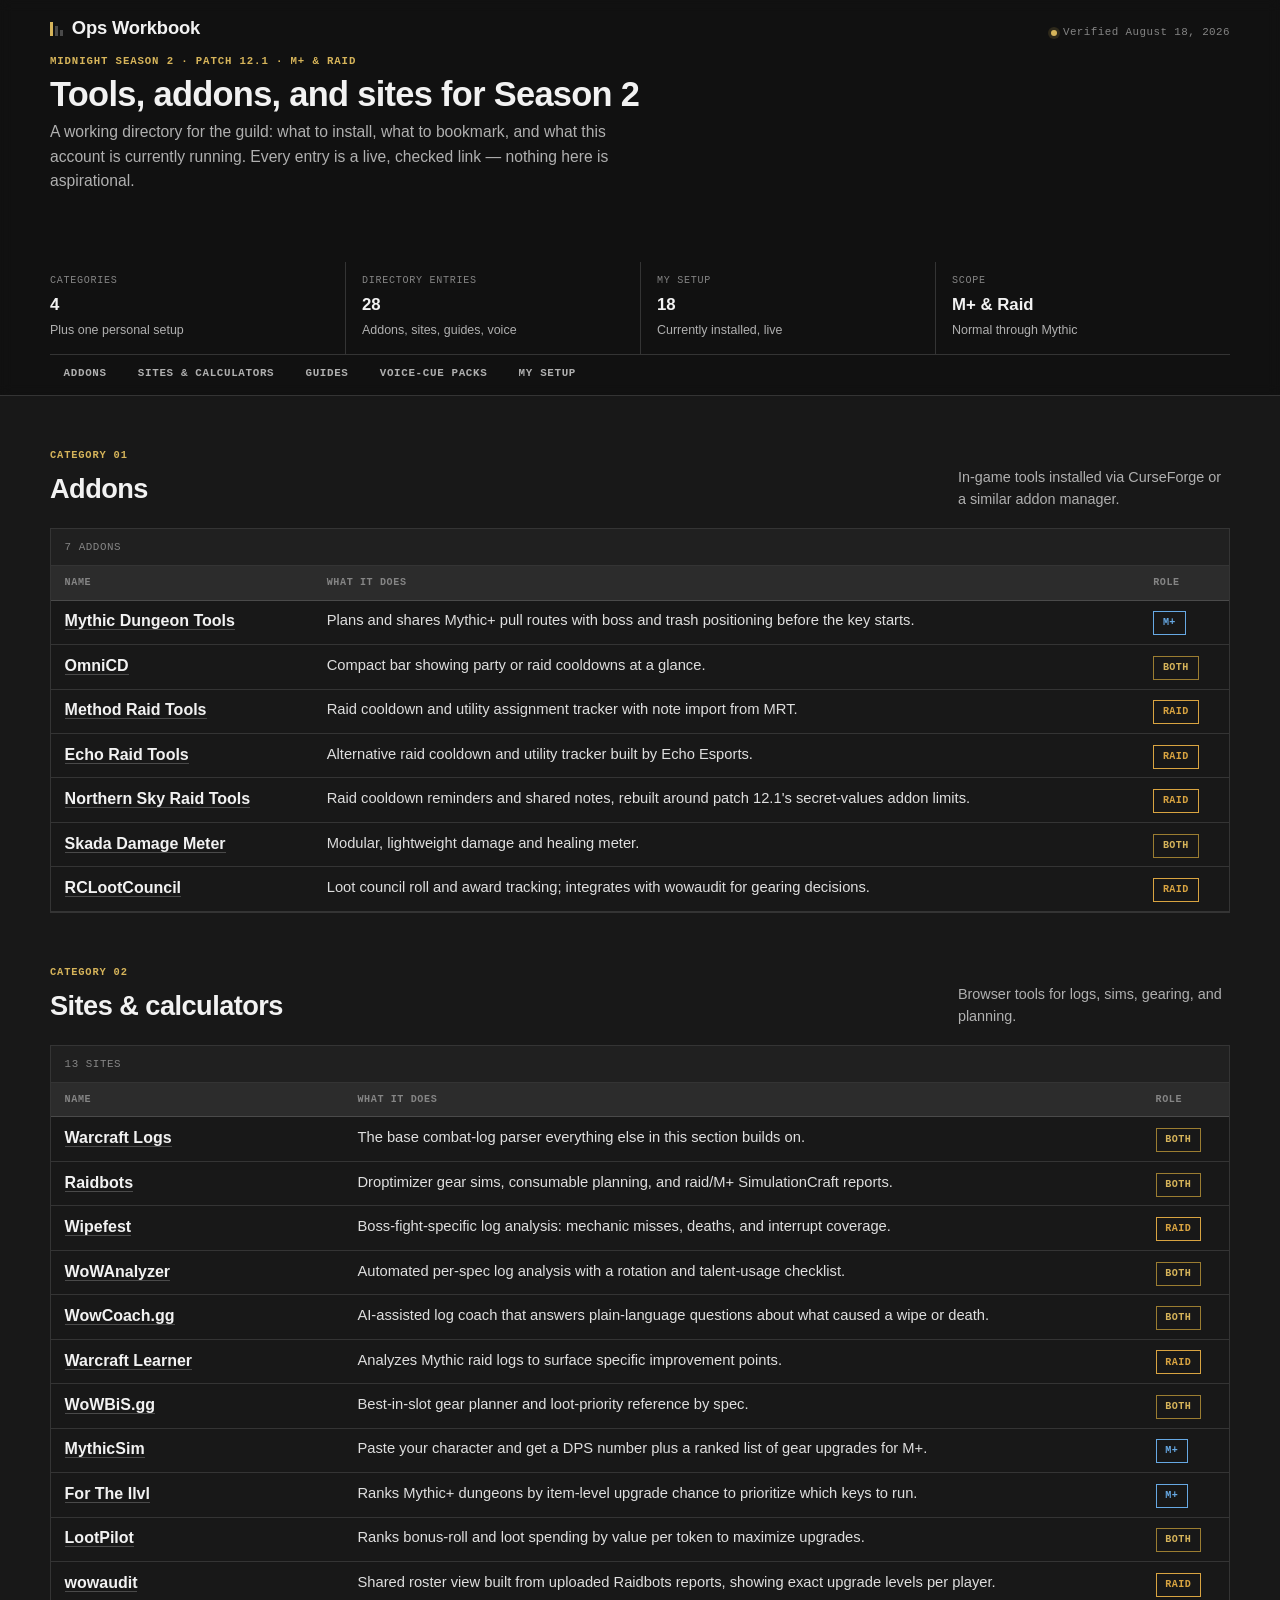
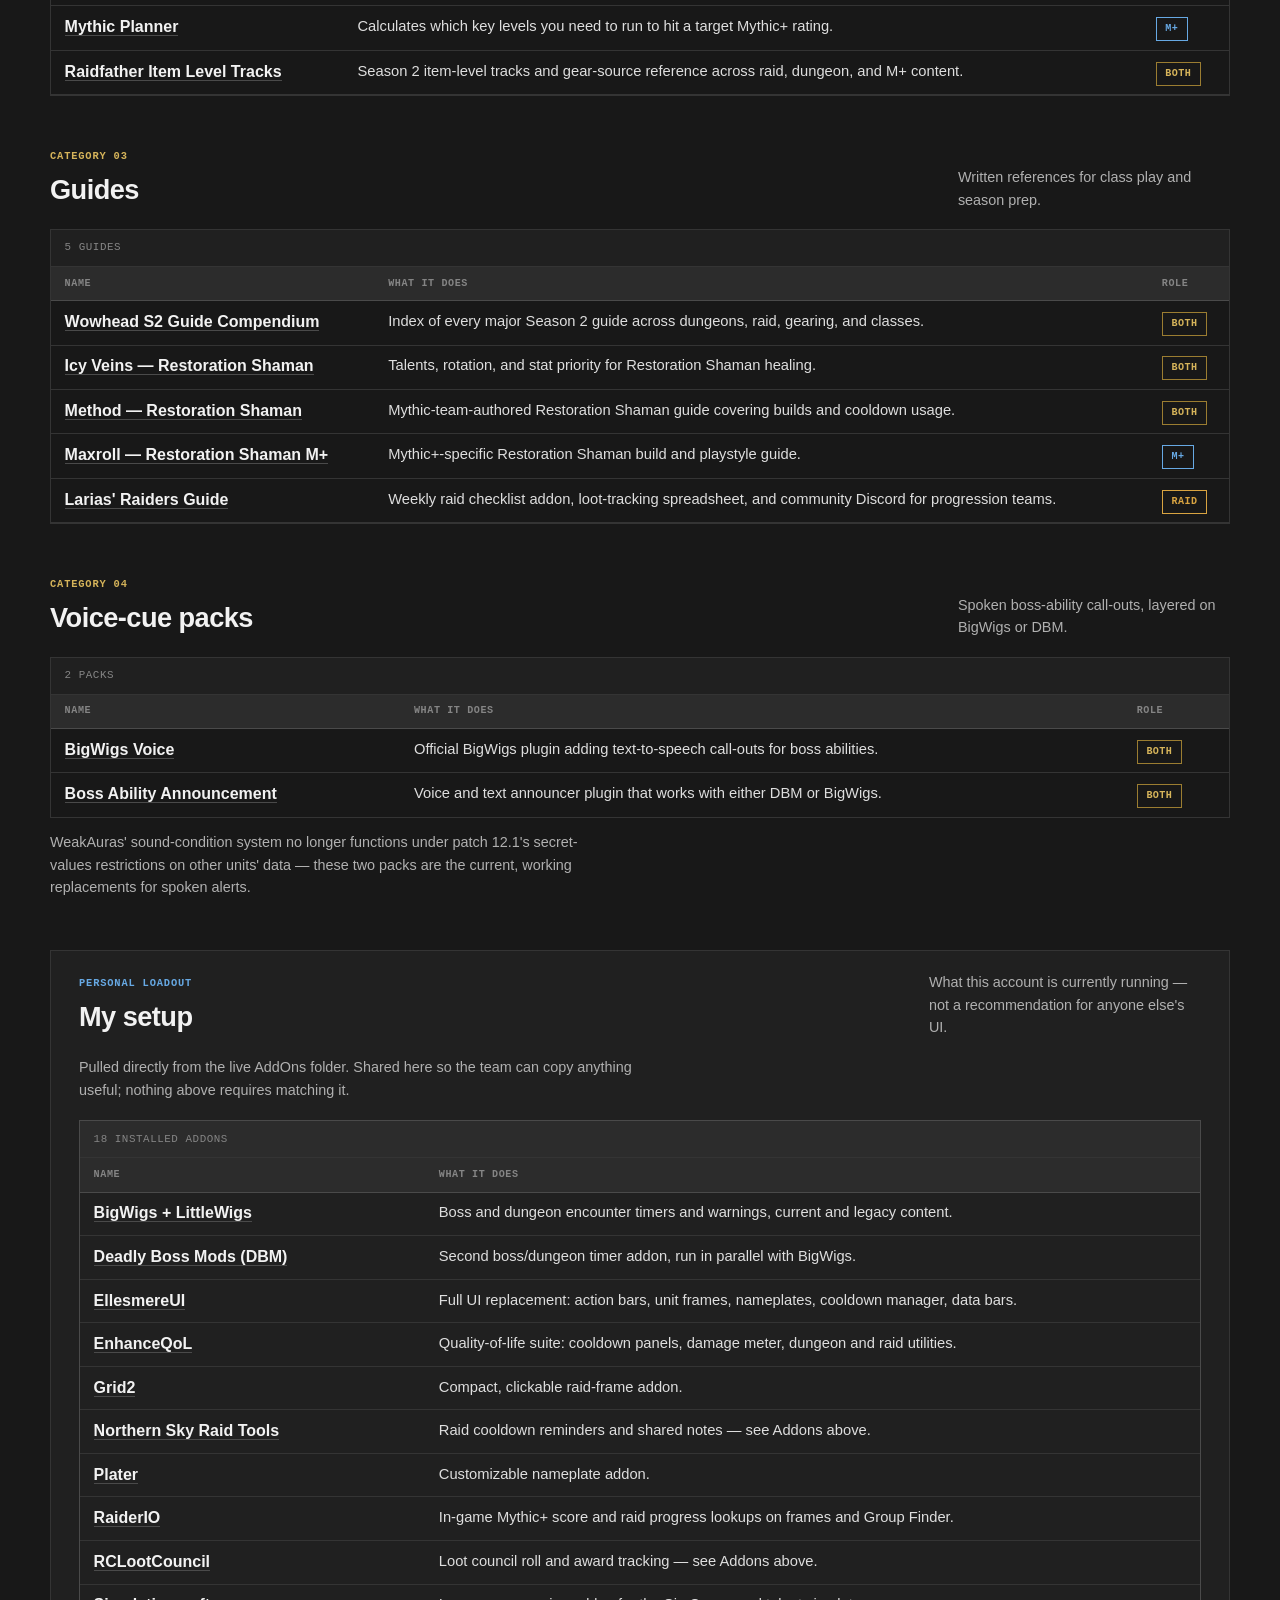
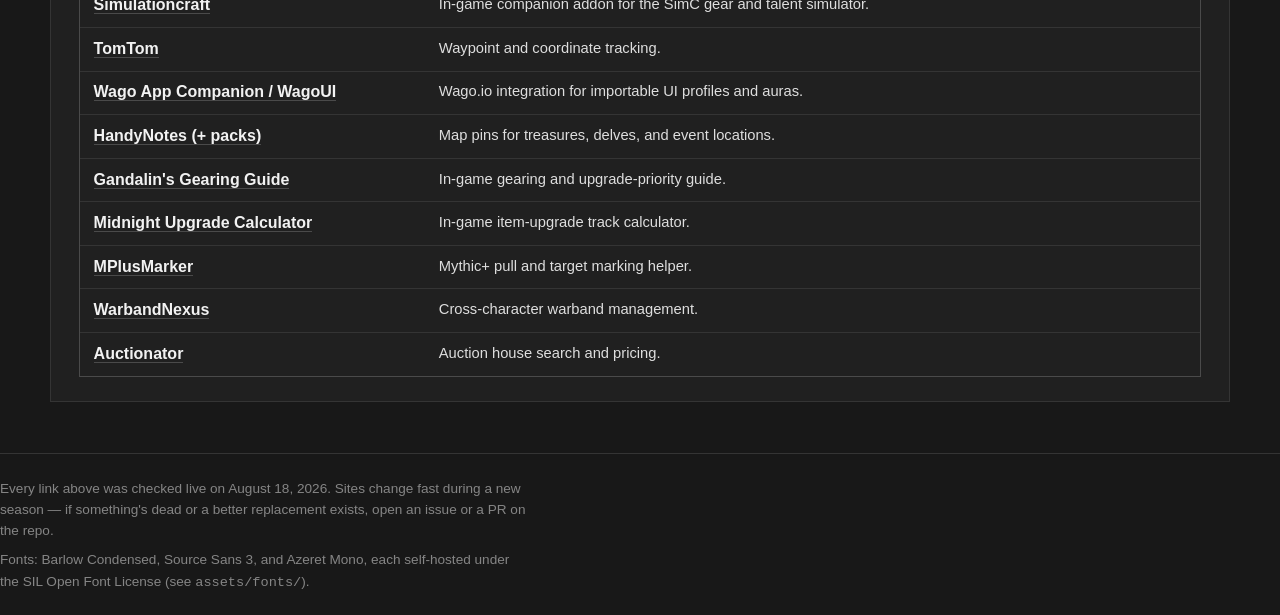
==== index.html @ 5b0ca792 "feat: initial Season 2 tool/addon directory with Pages deploy Dark workbook-style directory (shared " ====
<!DOCTYPE html>
<html lang="en">
<head>
  <meta charset="utf-8">
  <meta name="viewport" content="width=device-width, initial-scale=1">
  <meta name="description" content="A compact, verified directory of addons, sites, calculators, guides, and voice-cue packs for World of Warcraft Midnight Season 2 Mythic+ and raid play.">
  <meta name="theme-color" content="#181818">
  <meta property="og:type" content="website">
  <meta property="og:title" content="Midnight Season 2 Ops Workbook">
  <meta property="og:description" content="Addons, sites, calculators, guides, and voice-cue packs for M+ and raid, verified working and organized by category.">
  <meta property="og:url" content="https://vosbek.github.io/wow-links/">
  <meta name="twitter:card" content="summary">
  <title>Midnight S2 Ops Workbook</title>
  <link rel="preload" href="assets/fonts/barlow-condensed-600.woff2" as="font" type="font/woff2" crossorigin>
  <link rel="preload" href="assets/fonts/source-sans-3.woff2" as="font" type="font/woff2" crossorigin>
  <link rel="preload" href="assets/fonts/azeret-mono.woff2" as="font" type="font/woff2" crossorigin>
  <link rel="stylesheet" href="style.css">
</head>
<body>
  <a class="skip-link" href="#directory">Skip to directory</a>

  <header class="site-header" id="top">
    <div class="masthead">
      <a class="wordmark" href="#top" aria-label="Midnight Season 2 Ops Workbook, back to top">
        <span aria-hidden="true" class="wordmark-mark"><i></i><i></i><i></i></span>
        <span>Ops Workbook</span>
      </a>
      <p class="masthead-meta"><span class="live-dot" aria-hidden="true"></span> Verified August 18, 2026</p>
    </div>

    <div class="page-title-block">
      <p class="eyebrow">Midnight Season 2 · Patch 12.1 · M+ &amp; Raid</p>
      <h1>Tools, addons, and sites for Season 2</h1>
      <p class="standfirst">A working directory for the guild: what to install, what to bookmark, and what this account is currently running. Every entry is a live, checked link — nothing here is aspirational.</p>
    </div>

    <section class="status-strip" aria-label="Directory status">
      <div>
        <span>Categories</span>
        <strong>4</strong>
        <small>Plus one personal setup</small>
      </div>
      <div>
        <span>Directory entries</span>
        <strong>28</strong>
        <small>Addons, sites, guides, voice</small>
      </div>
      <div>
        <span>My Setup</span>
        <strong>18</strong>
        <small>Currently installed, live</small>
      </div>
      <div>
        <span>Scope</span>
        <strong>M+ &amp; Raid</strong>
        <small>Normal through Mythic</small>
      </div>
    </section>

    <nav class="section-nav" aria-label="Page sections">
      <a href="#addons">Addons</a>
      <a href="#sites">Sites &amp; Calculators</a>
      <a href="#guides">Guides</a>
      <a href="#voice">Voice-Cue Packs</a>
      <a href="#my-setup">My Setup</a>
    </nav>
  </header>

  <main id="directory">

    <section id="addons" aria-labelledby="addons-title">
      <div class="section-heading">
        <div>
          <p class="section-code">CATEGORY 01</p>
          <h2 id="addons-title">Addons</h2>
        </div>
        <p class="section-note">In-game tools installed via CurseForge or a similar addon manager.</p>
      </div>
      <div class="table-wrap">
        <table class="directory">
          <caption>7 addons</caption>
          <thead>
            <tr><th scope="col">Name</th><th scope="col">What it does</th><th scope="col">Role</th></tr>
          </thead>
          <tbody>
            <tr>
              <td class="col-name"><a href="https://www.curseforge.com/wow/addons/mythic-dungeon-tools" target="_blank" rel="noopener noreferrer">Mythic Dungeon Tools</a></td>
              <td class="col-desc">Plans and shares Mythic+ pull routes with boss and trash positioning before the key starts.</td>
              <td class="col-tag"><span class="tag tag--mplus">M+</span></td>
            </tr>
            <tr>
              <td class="col-name"><a href="https://www.curseforge.com/wow/addons/omnicd" target="_blank" rel="noopener noreferrer">OmniCD</a></td>
              <td class="col-desc">Compact bar showing party or raid cooldowns at a glance.</td>
              <td class="col-tag"><span class="tag tag--both">Both</span></td>
            </tr>
            <tr>
              <td class="col-name"><a href="https://www.curseforge.com/wow/addons/method-raid-tools" target="_blank" rel="noopener noreferrer">Method Raid Tools</a></td>
              <td class="col-desc">Raid cooldown and utility assignment tracker with note import from MRT.</td>
              <td class="col-tag"><span class="tag tag--raid">Raid</span></td>
            </tr>
            <tr>
              <td class="col-name"><a href="https://www.curseforge.com/wow/addons/echo-raid-tools" target="_blank" rel="noopener noreferrer">Echo Raid Tools</a></td>
              <td class="col-desc">Alternative raid cooldown and utility tracker built by Echo Esports.</td>
              <td class="col-tag"><span class="tag tag--raid">Raid</span></td>
            </tr>
            <tr>
              <td class="col-name"><a href="https://www.curseforge.com/wow/addons/northern-sky-raid-tools" target="_blank" rel="noopener noreferrer">Northern Sky Raid Tools</a></td>
              <td class="col-desc">Raid cooldown reminders and shared notes, rebuilt around patch 12.1's secret-values addon limits.</td>
              <td class="col-tag"><span class="tag tag--raid">Raid</span></td>
            </tr>
            <tr>
              <td class="col-name"><a href="https://www.curseforge.com/wow/addons/skada" target="_blank" rel="noopener noreferrer">Skada Damage Meter</a></td>
              <td class="col-desc">Modular, lightweight damage and healing meter.</td>
              <td class="col-tag"><span class="tag tag--both">Both</span></td>
            </tr>
            <tr>
              <td class="col-name"><a href="https://www.curseforge.com/wow/addons/rclootcouncil" target="_blank" rel="noopener noreferrer">RCLootCouncil</a></td>
              <td class="col-desc">Loot council roll and award tracking; integrates with wowaudit for gearing decisions.</td>
              <td class="col-tag"><span class="tag tag--raid">Raid</span></td>
            </tr>
          </tbody>
        </table>
      </div>
    </section>

    <section id="sites" aria-labelledby="sites-title">
      <div class="section-heading">
        <div>
          <p class="section-code">CATEGORY 02</p>
          <h2 id="sites-title">Sites &amp; calculators</h2>
        </div>
        <p class="section-note">Browser tools for logs, sims, gearing, and planning.</p>
      </div>
      <div class="table-wrap">
        <table class="directory">
          <caption>13 sites</caption>
          <thead>
            <tr><th scope="col">Name</th><th scope="col">What it does</th><th scope="col">Role</th></tr>
          </thead>
          <tbody>
            <tr>
              <td class="col-name"><a href="https://www.warcraftlogs.com" target="_blank" rel="noopener noreferrer">Warcraft Logs</a></td>
              <td class="col-desc">The base combat-log parser everything else in this section builds on.</td>
              <td class="col-tag"><span class="tag tag--both">Both</span></td>
            </tr>
            <tr>
              <td class="col-name"><a href="https://www.raidbots.com" target="_blank" rel="noopener noreferrer">Raidbots</a></td>
              <td class="col-desc">Droptimizer gear sims, consumable planning, and raid/M+ SimulationCraft reports.</td>
              <td class="col-tag"><span class="tag tag--both">Both</span></td>
            </tr>
            <tr>
              <td class="col-name"><a href="https://www.wipefest.gg" target="_blank" rel="noopener noreferrer">Wipefest</a></td>
              <td class="col-desc">Boss-fight-specific log analysis: mechanic misses, deaths, and interrupt coverage.</td>
              <td class="col-tag"><span class="tag tag--raid">Raid</span></td>
            </tr>
            <tr>
              <td class="col-name"><a href="https://wowanalyzer.com" target="_blank" rel="noopener noreferrer">WoWAnalyzer</a></td>
              <td class="col-desc">Automated per-spec log analysis with a rotation and talent-usage checklist.</td>
              <td class="col-tag"><span class="tag tag--both">Both</span></td>
            </tr>
            <tr>
              <td class="col-name"><a href="https://wowcoach.gg" target="_blank" rel="noopener noreferrer">WowCoach.gg</a></td>
              <td class="col-desc">AI-assisted log coach that answers plain-language questions about what caused a wipe or death.</td>
              <td class="col-tag"><span class="tag tag--both">Both</span></td>
            </tr>
            <tr>
              <td class="col-name"><a href="https://warcraft-learner.com" target="_blank" rel="noopener noreferrer">Warcraft Learner</a></td>
              <td class="col-desc">Analyzes Mythic raid logs to surface specific improvement points.</td>
              <td class="col-tag"><span class="tag tag--raid">Raid</span></td>
            </tr>
            <tr>
              <td class="col-name"><a href="https://wowbis.gg" target="_blank" rel="noopener noreferrer">WoWBiS.gg</a></td>
              <td class="col-desc">Best-in-slot gear planner and loot-priority reference by spec.</td>
              <td class="col-tag"><span class="tag tag--both">Both</span></td>
            </tr>
            <tr>
              <td class="col-name"><a href="https://mythicsim.com" target="_blank" rel="noopener noreferrer">MythicSim</a></td>
              <td class="col-desc">Paste your character and get a DPS number plus a ranked list of gear upgrades for M+.</td>
              <td class="col-tag"><span class="tag tag--mplus">M+</span></td>
            </tr>
            <tr>
              <td class="col-name"><a href="https://for-the-ilvl.com" target="_blank" rel="noopener noreferrer">For The Ilvl</a></td>
              <td class="col-desc">Ranks Mythic+ dungeons by item-level upgrade chance to prioritize which keys to run.</td>
              <td class="col-tag"><span class="tag tag--mplus">M+</span></td>
            </tr>
            <tr>
              <td class="col-name"><a href="https://lootpilot.app" target="_blank" rel="noopener noreferrer">LootPilot</a></td>
              <td class="col-desc">Ranks bonus-roll and loot spending by value per token to maximize upgrades.</td>
              <td class="col-tag"><span class="tag tag--both">Both</span></td>
            </tr>
            <tr>
              <td class="col-name"><a href="https://wowaudit.com" target="_blank" rel="noopener noreferrer">wowaudit</a></td>
              <td class="col-desc">Shared roster view built from uploaded Raidbots reports, showing exact upgrade levels per player.</td>
              <td class="col-tag"><span class="tag tag--raid">Raid</span></td>
            </tr>
            <tr>
              <td class="col-name"><a href="https://mythicplanner.com" target="_blank" rel="noopener noreferrer">Mythic Planner</a></td>
              <td class="col-desc">Calculates which key levels you need to run to hit a target Mythic+ rating.</td>
              <td class="col-tag"><span class="tag tag--mplus">M+</span></td>
            </tr>
            <tr>
              <td class="col-name"><a href="https://raidfather.com/12_1.html" target="_blank" rel="noopener noreferrer">Raidfather Item Level Tracks</a></td>
              <td class="col-desc">Season 2 item-level tracks and gear-source reference across raid, dungeon, and M+ content.</td>
              <td class="col-tag"><span class="tag tag--both">Both</span></td>
            </tr>
          </tbody>
        </table>
      </div>
    </section>

    <section id="guides" aria-labelledby="guides-title">
      <div class="section-heading">
        <div>
          <p class="section-code">CATEGORY 03</p>
          <h2 id="guides-title">Guides</h2>
        </div>
        <p class="section-note">Written references for class play and season prep.</p>
      </div>
      <div class="table-wrap">
        <table class="directory">
          <caption>5 guides</caption>
          <thead>
            <tr><th scope="col">Name</th><th scope="col">What it does</th><th scope="col">Role</th></tr>
          </thead>
          <tbody>
            <tr>
              <td class="col-name"><a href="https://www.wowhead.com/news/patch-12-1-guide-compendium-every-guide-you-ll-need-for-season-2-382408" target="_blank" rel="noopener noreferrer">Wowhead S2 Guide Compendium</a></td>
              <td class="col-desc">Index of every major Season 2 guide across dungeons, raid, gearing, and classes.</td>
              <td class="col-tag"><span class="tag tag--both">Both</span></td>
            </tr>
            <tr>
              <td class="col-name"><a href="https://www.icy-veins.com/wow/restoration-shaman-pve-healing-guide" target="_blank" rel="noopener noreferrer">Icy Veins — Restoration Shaman</a></td>
              <td class="col-desc">Talents, rotation, and stat priority for Restoration Shaman healing.</td>
              <td class="col-tag"><span class="tag tag--both">Both</span></td>
            </tr>
            <tr>
              <td class="col-name"><a href="https://www.method.gg/guides/restoration-shaman" target="_blank" rel="noopener noreferrer">Method — Restoration Shaman</a></td>
              <td class="col-desc">Mythic-team-authored Restoration Shaman guide covering builds and cooldown usage.</td>
              <td class="col-tag"><span class="tag tag--both">Both</span></td>
            </tr>
            <tr>
              <td class="col-name"><a href="https://maxroll.gg/wow/class-guides/restoration-shaman-mythic-plus-guide" target="_blank" rel="noopener noreferrer">Maxroll — Restoration Shaman M+</a></td>
              <td class="col-desc">Mythic+-specific Restoration Shaman build and playstyle guide.</td>
              <td class="col-tag"><span class="tag tag--mplus">M+</span></td>
            </tr>
            <tr>
              <td class="col-name"><a href="https://lariasguide.com" target="_blank" rel="noopener noreferrer">Larias' Raiders Guide</a></td>
              <td class="col-desc">Weekly raid checklist addon, loot-tracking spreadsheet, and community Discord for progression teams.</td>
              <td class="col-tag"><span class="tag tag--raid">Raid</span></td>
            </tr>
          </tbody>
        </table>
      </div>
    </section>

    <section id="voice" aria-labelledby="voice-title">
      <div class="section-heading">
        <div>
          <p class="section-code">CATEGORY 04</p>
          <h2 id="voice-title">Voice-cue packs</h2>
        </div>
        <p class="section-note">Spoken boss-ability call-outs, layered on BigWigs or DBM.</p>
      </div>
      <div class="table-wrap">
        <table class="directory">
          <caption>2 packs</caption>
          <thead>
            <tr><th scope="col">Name</th><th scope="col">What it does</th><th scope="col">Role</th></tr>
          </thead>
          <tbody>
            <tr>
              <td class="col-name"><a href="https://github.com/BigWigsMods/BigWigs_Voice" target="_blank" rel="noopener noreferrer">BigWigs Voice</a></td>
              <td class="col-desc">Official BigWigs plugin adding text-to-speech call-outs for boss abilities.</td>
              <td class="col-tag"><span class="tag tag--both">Both</span></td>
            </tr>
            <tr>
              <td class="col-name"><a href="https://www.curseforge.com/wow/addons/dbm-event-announcement" target="_blank" rel="noopener noreferrer">Boss Ability Announcement</a></td>
              <td class="col-desc">Voice and text announcer plugin that works with either DBM or BigWigs.</td>
              <td class="col-tag"><span class="tag tag--both">Both</span></td>
            </tr>
          </tbody>
        </table>
      </div>
      <p class="section-note" style="margin-top:0.85rem; max-width:var(--measure);">WeakAuras' sound-condition system no longer functions under patch 12.1's secret-values restrictions on other units' data — these two packs are the current, working replacements for spoken alerts.</p>
    </section>

    <section id="my-setup" class="setup-section" aria-labelledby="my-setup-title">
      <div class="section-heading">
        <div>
          <p class="section-code">PERSONAL LOADOUT</p>
          <h2 id="my-setup-title">My setup</h2>
        </div>
        <p class="section-note">What this account is currently running — not a recommendation for anyone else's UI.</p>
      </div>
      <p class="setup-note">Pulled directly from the live AddOns folder. Shared here so the team can copy anything useful; nothing above requires matching it.</p>
      <div class="table-wrap">
        <table class="directory">
          <caption>18 installed addons</caption>
          <thead>
            <tr><th scope="col">Name</th><th scope="col">What it does</th></tr>
          </thead>
          <tbody>
            <tr><td class="col-name"><a href="https://www.curseforge.com/wow/addons/search?search=BigWigs" target="_blank" rel="noopener noreferrer">BigWigs + LittleWigs</a></td><td class="col-desc">Boss and dungeon encounter timers and warnings, current and legacy content.</td></tr>
            <tr><td class="col-name"><a href="https://www.curseforge.com/wow/addons/search?search=Deadly+Boss+Mods" target="_blank" rel="noopener noreferrer">Deadly Boss Mods (DBM)</a></td><td class="col-desc">Second boss/dungeon timer addon, run in parallel with BigWigs.</td></tr>
            <tr><td class="col-name"><a href="https://www.curseforge.com/wow/addons/search?search=EllesmereUI" target="_blank" rel="noopener noreferrer">EllesmereUI</a></td><td class="col-desc">Full UI replacement: action bars, unit frames, nameplates, cooldown manager, data bars.</td></tr>
            <tr><td class="col-name"><a href="https://www.curseforge.com/wow/addons/search?search=EnhanceQoL" target="_blank" rel="noopener noreferrer">EnhanceQoL</a></td><td class="col-desc">Quality-of-life suite: cooldown panels, damage meter, dungeon and raid utilities.</td></tr>
            <tr><td class="col-name"><a href="https://www.curseforge.com/wow/addons/search?search=Grid2" target="_blank" rel="noopener noreferrer">Grid2</a></td><td class="col-desc">Compact, clickable raid-frame addon.</td></tr>
            <tr><td class="col-name"><a href="#addons">Northern Sky Raid Tools</a></td><td class="col-desc">Raid cooldown reminders and shared notes — see Addons above.</td></tr>
            <tr><td class="col-name"><a href="https://www.curseforge.com/wow/addons/search?search=Plater" target="_blank" rel="noopener noreferrer">Plater</a></td><td class="col-desc">Customizable nameplate addon.</td></tr>
            <tr><td class="col-name"><a href="https://www.curseforge.com/wow/addons/search?search=RaiderIO" target="_blank" rel="noopener noreferrer">RaiderIO</a></td><td class="col-desc">In-game Mythic+ score and raid progress lookups on frames and Group Finder.</td></tr>
            <tr><td class="col-name"><a href="#addons">RCLootCouncil</a></td><td class="col-desc">Loot council roll and award tracking — see Addons above.</td></tr>
            <tr><td class="col-name"><a href="https://www.curseforge.com/wow/addons/search?search=Simulationcraft" target="_blank" rel="noopener noreferrer">Simulationcraft</a></td><td class="col-desc">In-game companion addon for the SimC gear and talent simulator.</td></tr>
            <tr><td class="col-name"><a href="https://www.curseforge.com/wow/addons/search?search=TomTom" target="_blank" rel="noopener noreferrer">TomTom</a></td><td class="col-desc">Waypoint and coordinate tracking.</td></tr>
            <tr><td class="col-name"><a href="https://wago.io" target="_blank" rel="noopener noreferrer">Wago App Companion / WagoUI</a></td><td class="col-desc">Wago.io integration for importable UI profiles and auras.</td></tr>
            <tr><td class="col-name"><a href="https://www.curseforge.com/wow/addons/search?search=HandyNotes" target="_blank" rel="noopener noreferrer">HandyNotes (+ packs)</a></td><td class="col-desc">Map pins for treasures, delves, and event locations.</td></tr>
            <tr><td class="col-name"><a href="https://www.curseforge.com/wow/addons/search?search=Gandalin" target="_blank" rel="noopener noreferrer">Gandalin's Gearing Guide</a></td><td class="col-desc">In-game gearing and upgrade-priority guide.</td></tr>
            <tr><td class="col-name"><a href="https://www.curseforge.com/wow/addons/search?search=Midnight+Upgrade+Calculator" target="_blank" rel="noopener noreferrer">Midnight Upgrade Calculator</a></td><td class="col-desc">In-game item-upgrade track calculator.</td></tr>
            <tr><td class="col-name"><a href="https://www.curseforge.com/wow/addons/search?search=MPlusMarker" target="_blank" rel="noopener noreferrer">MPlusMarker</a></td><td class="col-desc">Mythic+ pull and target marking helper.</td></tr>
            <tr><td class="col-name"><a href="https://www.curseforge.com/wow/addons/search?search=WarbandNexus" target="_blank" rel="noopener noreferrer">WarbandNexus</a></td><td class="col-desc">Cross-character warband management.</td></tr>
            <tr><td class="col-name"><a href="https://www.curseforge.com/wow/addons/search?search=Auctionator" target="_blank" rel="noopener noreferrer">Auctionator</a></td><td class="col-desc">Auction house search and pricing.</td></tr>
          </tbody>
        </table>
      </div>
    </section>

  </main>

  <footer class="site-footer">
    <p>Every link above was checked live on August 18, 2026. Sites change fast during a new season — if something's dead or a better replacement exists, open an issue or a PR on the repo.</p>
    <p>Fonts: Barlow Condensed, Source Sans 3, and Azeret Mono, each self-hosted under the SIL Open Font License (see <code>assets/fonts/</code>).</p>
  </footer>
</body>
</html>
---- style.css ----
@font-face {
  font-family: "Barlow Condensed";
  font-style: normal;
  font-weight: 500;
  font-display: swap;
  src: url("assets/fonts/barlow-condensed-500.woff2") format("woff2");
}

@font-face {
  font-family: "Barlow Condensed";
  font-style: normal;
  font-weight: 600;
  font-display: swap;
  src: url("assets/fonts/barlow-condensed-600.woff2") format("woff2");
}

@font-face {
  font-family: "Barlow Condensed";
  font-style: normal;
  font-weight: 700;
  font-display: swap;
  src: url("assets/fonts/barlow-condensed-700.woff2") format("woff2");
}

@font-face {
  font-family: "Source Sans 3";
  font-style: normal;
  font-weight: 400 700;
  font-display: swap;
  src: url("assets/fonts/source-sans-3.woff2") format("woff2");
}

@font-face {
  font-family: "Source Sans 3";
  font-style: italic;
  font-weight: 400;
  font-display: swap;
  src: url("assets/fonts/source-sans-3-italic.woff2") format("woff2");
}

@font-face {
  font-family: "Azeret Mono";
  font-style: normal;
  font-weight: 400 600;
  font-display: swap;
  src: url("assets/fonts/azeret-mono.woff2") format("woff2");
}

:root {
  color-scheme: dark;
  --canvas: #181818;
  --canvas-deep: #111111;
  --field: #202020;
  --field-bright: #2c2c2c;
  --ink: #f2f2f2;
  --ink-cool: #dedede;
  --muted: #b0b0b0;
  --faint: #858585;
  --rule: #343434;
  --rule-bright: #4a4a4a;
  --venom: #d6b45a;
  --venom-deep: #9b7d31;
  --signal: #67a9e4;
  --warning: #d9a441;
  --font-display: "Barlow Condensed", "Arial Narrow", sans-serif;
  --font-body: "Source Sans 3", "Segoe UI", sans-serif;
  --font-data: "Azeret Mono", Consolas, monospace;
  --page: min(1180px, calc(100vw - 48px));
  --measure: 70ch;
  --section-gap: clamp(2.4rem, 4vw, 3.75rem);
  --ease-out: cubic-bezier(0.16, 1, 0.3, 1);
}

* {
  box-sizing: border-box;
}

[hidden] {
  display: none !important;
}

.sr-only {
  position: absolute !important;
  width: 1px !important;
  height: 1px !important;
  padding: 0 !important;
  overflow: hidden !important;
  clip: rect(0, 0, 0, 0) !important;
  white-space: nowrap !important;
  border: 0 !important;
}

html {
  scroll-behavior: smooth;
  scroll-padding-top: 4.5rem;
  scrollbar-color: var(--rule-bright) var(--canvas-deep);
  scrollbar-width: thin;
}

body {
  min-width: 320px;
  margin: 0;
  background: var(--canvas);
  color: var(--ink-cool);
  font-family: var(--font-body);
  font-size: 1.02rem;
  line-height: 1.56;
  text-rendering: optimizeLegibility;
}

::selection {
  background: var(--venom);
  color: #10200c;
}

::-webkit-scrollbar {
  width: 10px;
  height: 10px;
}

::-webkit-scrollbar-track {
  background: var(--canvas-deep);
}

::-webkit-scrollbar-thumb {
  background: var(--rule-bright);
}

a {
  color: inherit;
}

.skip-link {
  position: absolute;
  top: -3rem;
  left: 0.75rem;
  z-index: 100;
  padding: 0.5rem 0.85rem;
  background: var(--venom);
  color: #10200c;
  font-family: var(--font-data);
  font-size: 0.75rem;
  text-decoration: none;
}

.skip-link:focus {
  top: 0.75rem;
}

a:focus-visible,
button:focus-visible,
input:focus-visible {
  outline: 2px solid var(--venom);
  outline-offset: 4px;
}

/* ---------- Header ---------- */

.site-header {
  position: sticky;
  top: 0;
  z-index: 20;
  background: rgba(17, 17, 17, 0.96);
  border-bottom: 1px solid var(--rule);
  backdrop-filter: blur(6px);
}

.masthead {
  max-width: var(--page);
  margin: 0 auto;
  padding: 0.9rem 0 0;
  display: flex;
  align-items: baseline;
  justify-content: space-between;
  gap: 1rem;
  flex-wrap: wrap;
}

.wordmark {
  display: flex;
  align-items: center;
  gap: 0.55rem;
  font-family: var(--font-display);
  font-weight: 600;
  font-size: 1.15rem;
  letter-spacing: -0.01em;
  text-decoration: none;
  color: var(--ink);
}

.wordmark-mark {
  display: inline-flex;
  gap: 2px;
}

.wordmark-mark i {
  display: block;
  width: 3px;
  height: 14px;
  background: var(--venom);
}

.wordmark-mark i:nth-child(2) {
  height: 10px;
  align-self: flex-end;
  background: var(--rule-bright);
}

.wordmark-mark i:nth-child(3) {
  height: 6px;
  align-self: flex-end;
  background: var(--rule-bright);
}

.masthead-meta {
  margin: 0;
  display: flex;
  align-items: center;
  gap: 0.4rem;
  font-family: var(--font-data);
  font-size: 0.68rem;
  color: var(--faint);
  letter-spacing: 0.04em;
}

.live-dot {
  width: 6px;
  height: 6px;
  border-radius: 50%;
  background: var(--venom);
  box-shadow: 0 0 0 3px rgba(214, 180, 90, 0.15);
}

.page-title-block {
  max-width: var(--page);
  margin: 0 auto;
  padding: 0.65rem 0 1.1rem;
}

.eyebrow {
  margin: 0 0 0.35rem;
  font-family: var(--font-data);
  font-size: 0.67rem;
  font-weight: 600;
  letter-spacing: 0.08em;
  text-transform: uppercase;
  color: var(--venom);
}

.page-title-block h1 {
  margin: 0 0 0.4rem;
  font-family: var(--font-display);
  font-weight: 550;
  font-size: clamp(1.55rem, 3vw, 2.15rem);
  line-height: 1.1;
  letter-spacing: -0.02em;
  color: var(--ink);
}

.standfirst {
  margin: 0;
  max-width: var(--measure);
  color: var(--muted);
  font-size: 0.98rem;
}

.status-strip {
  max-width: var(--page);
  margin: 0 auto;
  display: grid;
  grid-template-columns: repeat(4, 1fr);
  border-top: 1px solid var(--rule);
}

.status-strip > div {
  padding: 0.7rem 1rem 0.85rem 0;
  border-left: 1px solid var(--rule);
  padding-left: 1rem;
}

.status-strip > div:first-child {
  border-left: none;
  padding-left: 0;
}

.status-strip span {
  display: block;
  font-family: var(--font-data);
  font-size: 0.63rem;
  letter-spacing: 0.07em;
  text-transform: uppercase;
  color: var(--faint);
  margin-bottom: 0.2rem;
}

.status-strip strong {
  display: block;
  font-family: var(--font-display);
  font-weight: 600;
  font-size: 1.05rem;
  color: var(--ink);
}

.status-strip small {
  display: block;
  margin-top: 0.15rem;
  font-size: 0.78rem;
  color: var(--muted);
}

.section-nav {
  max-width: var(--page);
  margin: 0 auto;
  display: flex;
  gap: 0.25rem;
  overflow-x: auto;
  scrollbar-width: none;
  border-top: 1px solid var(--rule);
}

.section-nav::-webkit-scrollbar {
  display: none;
}

.section-nav a {
  flex: none;
  display: flex;
  align-items: center;
  min-height: 2.5rem;
  padding: 0 0.85rem;
  font-family: var(--font-data);
  font-size: 0.68rem;
  font-weight: 600;
  letter-spacing: 0.06em;
  text-transform: uppercase;
  color: var(--muted);
  text-decoration: none;
  border-bottom: 2px solid transparent;
}

.section-nav a:hover,
.section-nav a:focus-visible {
  color: var(--venom);
}

/* ---------- Layout ---------- */

main {
  max-width: var(--page);
  margin: 0 auto;
  padding-bottom: var(--section-gap);
}

section {
  padding-top: var(--section-gap);
  border-top: 1px solid var(--rule);
}

section:first-of-type {
  border-top: none;
}

.section-heading {
  display: flex;
  justify-content: space-between;
  align-items: flex-end;
  gap: 1.5rem;
  margin-bottom: 1.1rem;
  flex-wrap: wrap;
}

.section-code {
  margin: 0 0 0.3rem;
  font-family: var(--font-data);
  font-size: 0.65rem;
  font-weight: 600;
  letter-spacing: 0.08em;
  text-transform: uppercase;
  color: var(--venom);
}

.section-heading h2 {
  margin: 0;
  font-family: var(--font-display);
  font-weight: 550;
  font-size: clamp(1.3rem, 2.3vw, 1.7rem);
  letter-spacing: -0.02em;
  color: var(--ink);
}

.section-note {
  margin: 0;
  max-width: 34ch;
  font-size: 0.9rem;
  color: var(--muted);
}

/* ---------- Directory table ---------- */

.table-wrap {
  overflow-x: auto;
  border: 1px solid var(--rule);
}

table.directory {
  width: 100%;
  border-collapse: collapse;
  font-size: 0.92rem;
}

table.directory caption {
  caption-side: top;
  text-align: left;
  padding: 0.6rem 0.85rem;
  font-family: var(--font-data);
  font-size: 0.68rem;
  letter-spacing: 0.05em;
  text-transform: uppercase;
  color: var(--faint);
  border-bottom: 1px solid var(--rule);
  background: var(--field);
}

table.directory thead th {
  position: sticky;
  top: 0;
  background: var(--field-bright);
  text-align: left;
  padding: 0.55rem 0.85rem;
  font-family: var(--font-data);
  font-size: 0.63rem;
  letter-spacing: 0.06em;
  text-transform: uppercase;
  color: var(--faint);
  border-bottom: 1px solid var(--rule-bright);
  white-space: nowrap;
}

table.directory td {
  padding: 0.55rem 0.85rem;
  border-bottom: 1px solid var(--rule);
  vertical-align: top;
}

table.directory tbody tr:hover {
  background: rgba(255, 255, 255, 0.025);
}

table.directory tbody tr:last-child td {
  border-bottom: none;
}

td.col-name {
  white-space: nowrap;
  font-family: var(--font-display);
  font-weight: 600;
  font-size: 1rem;
  color: var(--ink);
}

td.col-name a {
  text-decoration: none;
  color: inherit;
  border-bottom: 1px solid var(--rule-bright);
}

td.col-name a:hover {
  color: var(--venom);
  border-color: var(--venom);
}

td.col-desc {
  color: var(--ink-cool);
  min-width: 26ch;
}

td.col-tag {
  white-space: nowrap;
}

.tag {
  display: inline-flex;
  align-items: center;
  height: 1.5rem;
  padding: 0 0.55rem;
  font-family: var(--font-data);
  font-size: 0.63rem;
  font-weight: 600;
  letter-spacing: 0.04em;
  text-transform: uppercase;
  color: var(--muted);
  border: 1px solid var(--rule-bright);
}

.tag--mplus { color: var(--signal); border-color: var(--signal); }
.tag--raid { color: var(--warning); border-color: var(--warning); }
.tag--both { color: var(--venom); border-color: var(--venom-deep); }

td.col-flag {
  font-family: var(--font-data);
  font-size: 0.72rem;
  color: var(--warning);
  white-space: nowrap;
}

/* ---------- My Setup ---------- */

.setup-section {
  background: var(--field);
  border: 1px solid var(--rule);
  margin-top: var(--section-gap);
  padding: 1.25rem clamp(1rem, 3vw, 1.75rem) 1.5rem;
}

.setup-section .section-code {
  color: var(--signal);
}

.setup-note {
  margin: 0.6rem 0 1.2rem;
  max-width: var(--measure);
  font-size: 0.9rem;
  color: var(--muted);
}

.setup-section .table-wrap {
  border-color: var(--rule-bright);
}

.setup-section table.directory caption {
  background: var(--field-bright);
}

/* ---------- Footer ---------- */

.site-footer {
  border-top: 1px solid var(--rule);
  padding: 1.5rem 0 2.5rem;
}

.site-footer p {
  max-width: var(--measure);
  margin: 0 0 0.5rem;
  font-size: 0.85rem;
  color: var(--faint);
}

.site-footer a {
  color: var(--muted);
}

/* ---------- Responsive ---------- */

@media (max-width: 1050px) {
  .masthead,
  .page-title-block,
  .status-strip,
  .section-nav,
  main {
    padding-left: 18px;
    padding-right: 18px;
    max-width: 100%;
  }

  .status-strip {
    grid-template-columns: repeat(2, 1fr);
  }

  .status-strip > div:nth-child(3) {
    border-left: none;
    padding-left: 0;
  }
}

@media (max-width: 760px) {
  .masthead,
  .page-title-block,
  .status-strip,
  .section-nav,
  main {
    padding-left: 14px;
    padding-right: 14px;
  }

  .status-strip {
    grid-template-columns: 1fr;
  }

  .status-strip > div {
    border-left: none;
    padding-left: 0;
    border-top: 1px solid var(--rule);
    padding-top: 0.6rem;
  }

  .status-strip > div:first-child {
    border-top: none;
    padding-top: 0;
  }

  td.col-desc {
    min-width: 20ch;
  }
}

@media (prefers-reduced-motion: reduce) {
  html {
    scroll-behavior: auto;
  }
  * {
    animation-duration: 0.01ms !important;
    transition-duration: 0.01ms !important;
  }
}
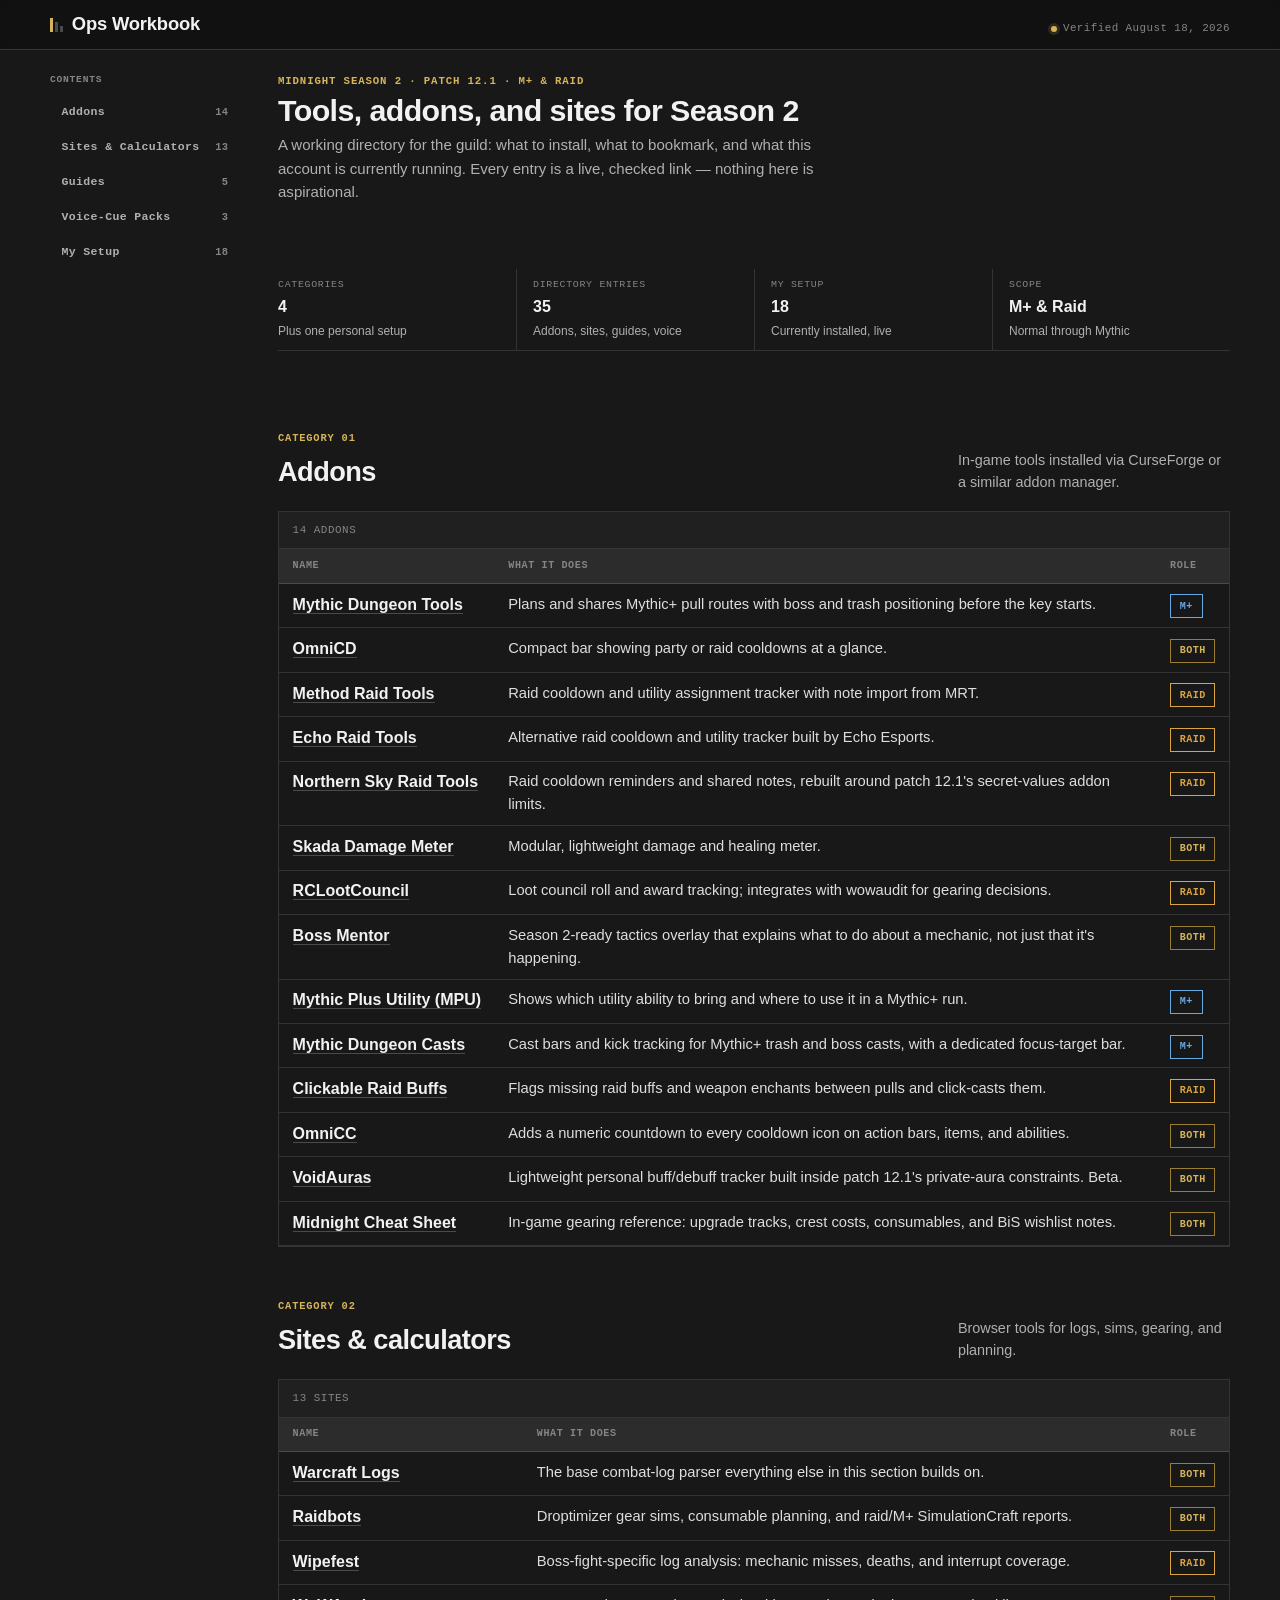
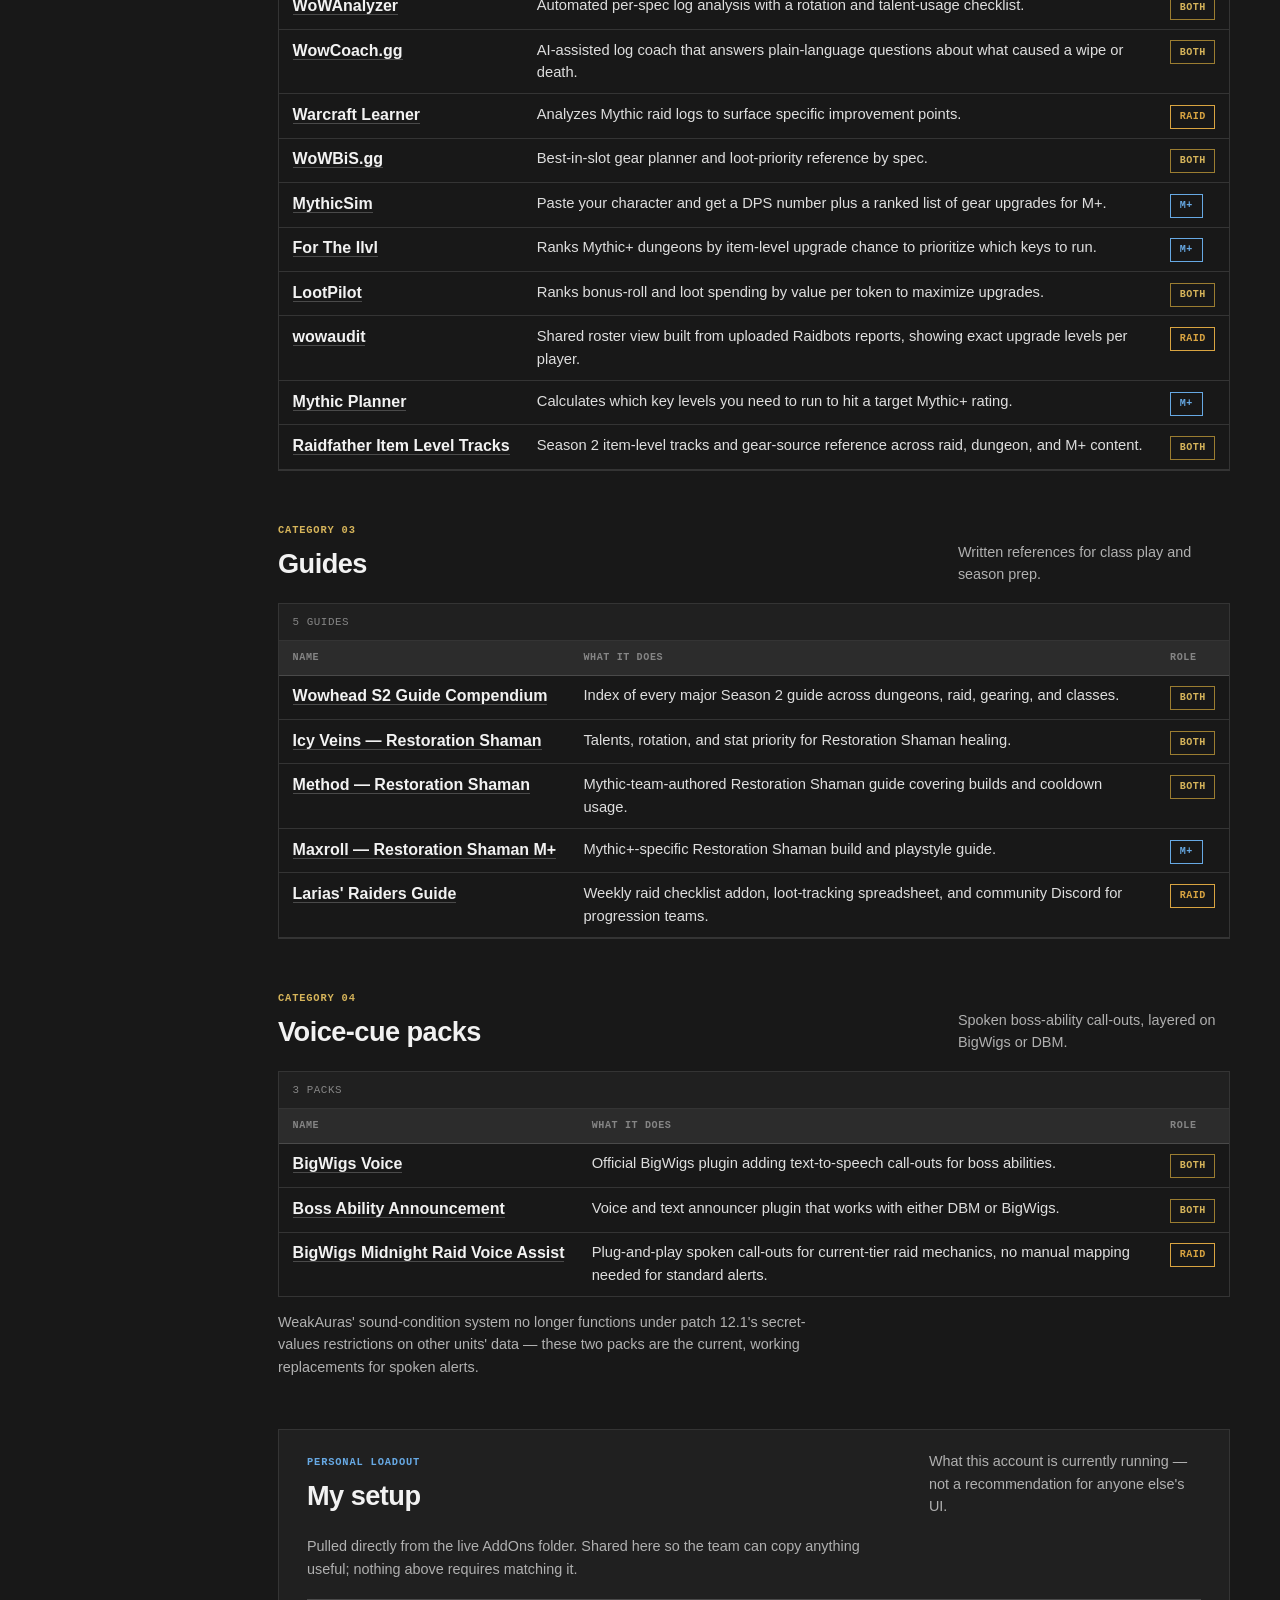
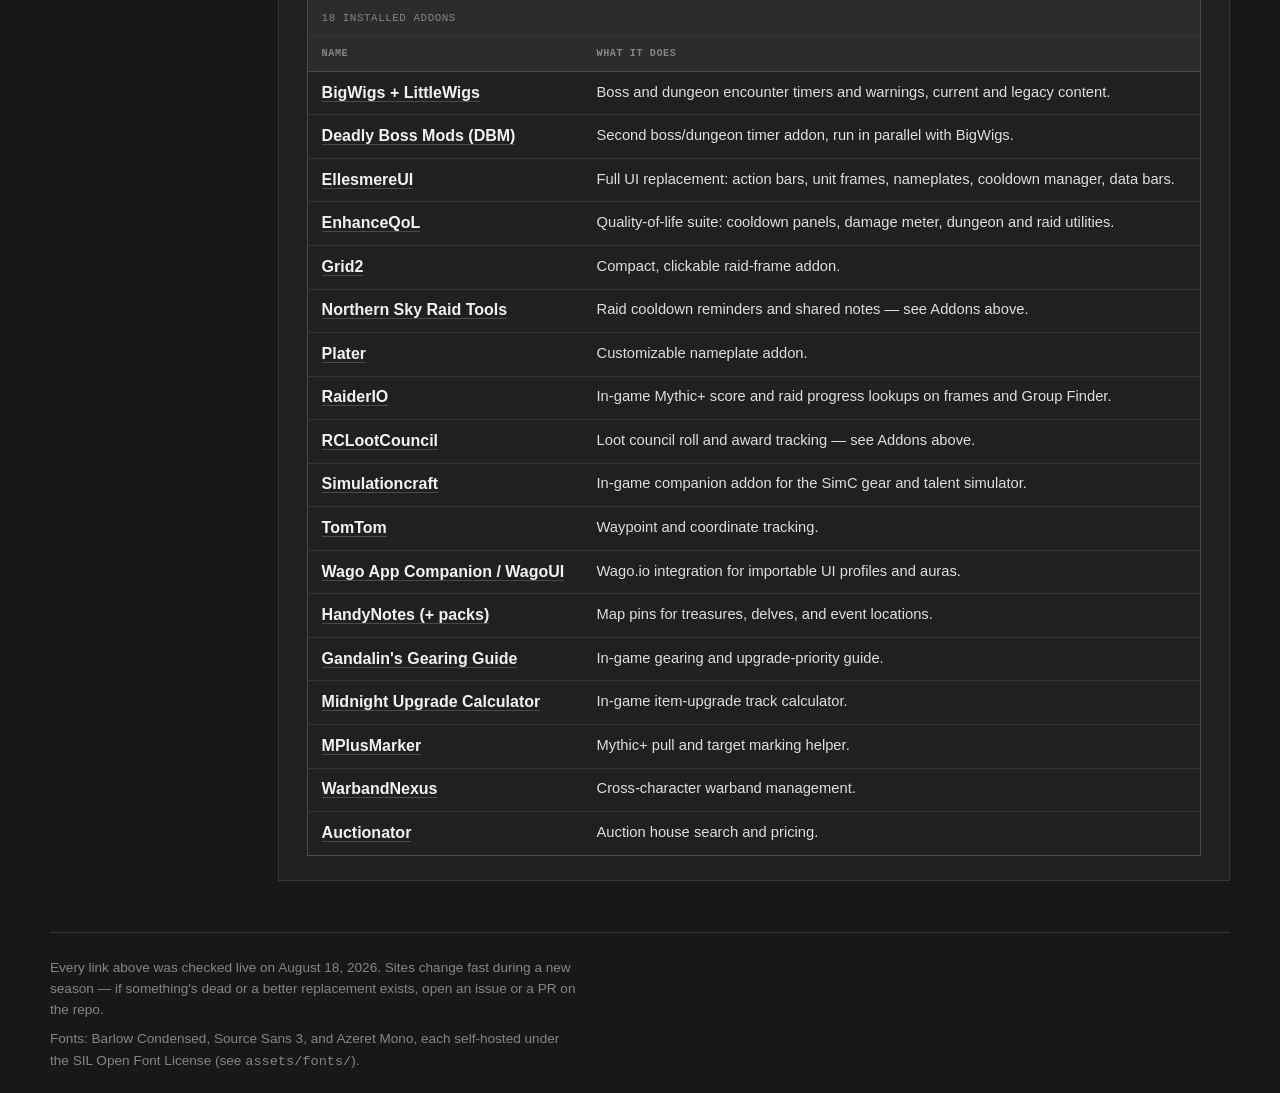
==== commit 45c32221: "fix: slim sticky topbar, add left sidebar nav, expand addon/voice coverage The whole title+status he" ====
--- a/index.html
+++ b/index.html
@@ -19,7 +19,7 @@
 <body>
   <a class="skip-link" href="#directory">Skip to directory</a>
 
-  <header class="site-header" id="top">
+  <header class="topbar" id="top">
     <div class="masthead">
       <a class="wordmark" href="#top" aria-label="Midnight Season 2 Ops Workbook, back to top">
         <span aria-hidden="true" class="wordmark-mark"><i></i><i></i><i></i></span>
@@ -27,46 +27,57 @@
       </a>
       <p class="masthead-meta"><span class="live-dot" aria-hidden="true"></span> Verified August 18, 2026</p>
     </div>
-
-    <div class="page-title-block">
-      <p class="eyebrow">Midnight Season 2 · Patch 12.1 · M+ &amp; Raid</p>
-      <h1>Tools, addons, and sites for Season 2</h1>
-      <p class="standfirst">A working directory for the guild: what to install, what to bookmark, and what this account is currently running. Every entry is a live, checked link — nothing here is aspirational.</p>
-    </div>
-
-    <section class="status-strip" aria-label="Directory status">
-      <div>
-        <span>Categories</span>
-        <strong>4</strong>
-        <small>Plus one personal setup</small>
-      </div>
-      <div>
-        <span>Directory entries</span>
-        <strong>28</strong>
-        <small>Addons, sites, guides, voice</small>
-      </div>
-      <div>
-        <span>My Setup</span>
-        <strong>18</strong>
-        <small>Currently installed, live</small>
-      </div>
-      <div>
-        <span>Scope</span>
-        <strong>M+ &amp; Raid</strong>
-        <small>Normal through Mythic</small>
-      </div>
-    </section>
-
-    <nav class="section-nav" aria-label="Page sections">
-      <a href="#addons">Addons</a>
-      <a href="#sites">Sites &amp; Calculators</a>
-      <a href="#guides">Guides</a>
-      <a href="#voice">Voice-Cue Packs</a>
-      <a href="#my-setup">My Setup</a>
-    </nav>
   </header>
 
-  <main id="directory">
+  <nav class="section-nav" aria-label="Page sections">
+    <a href="#addons">Addons</a>
+    <a href="#sites">Sites &amp; Calculators</a>
+    <a href="#guides">Guides</a>
+    <a href="#voice">Voice-Cue Packs</a>
+    <a href="#my-setup">My Setup</a>
+  </nav>
+
+  <div class="layout">
+    <aside class="side-nav" aria-label="Page sections">
+      <p class="side-nav-title">Contents</p>
+      <a href="#addons">Addons <span>14</span></a>
+      <a href="#sites">Sites &amp; Calculators <span>13</span></a>
+      <a href="#guides">Guides <span>5</span></a>
+      <a href="#voice">Voice-Cue Packs <span>3</span></a>
+      <a href="#my-setup">My Setup <span>18</span></a>
+    </aside>
+
+    <div class="content-col">
+      <div class="page-title-block">
+        <p class="eyebrow">Midnight Season 2 · Patch 12.1 · M+ &amp; Raid</p>
+        <h1>Tools, addons, and sites for Season 2</h1>
+        <p class="standfirst">A working directory for the guild: what to install, what to bookmark, and what this account is currently running. Every entry is a live, checked link — nothing here is aspirational.</p>
+      </div>
+
+      <section class="status-strip" aria-label="Directory status">
+        <div>
+          <span>Categories</span>
+          <strong>4</strong>
+          <small>Plus one personal setup</small>
+        </div>
+        <div>
+          <span>Directory entries</span>
+          <strong>35</strong>
+          <small>Addons, sites, guides, voice</small>
+        </div>
+        <div>
+          <span>My Setup</span>
+          <strong>18</strong>
+          <small>Currently installed, live</small>
+        </div>
+        <div>
+          <span>Scope</span>
+          <strong>M+ &amp; Raid</strong>
+          <small>Normal through Mythic</small>
+        </div>
+      </section>
+
+      <main id="directory">
 
     <section id="addons" aria-labelledby="addons-title">
       <div class="section-heading">
@@ -78,7 +89,7 @@
       </div>
       <div class="table-wrap">
         <table class="directory">
-          <caption>7 addons</caption>
+          <caption>14 addons</caption>
           <thead>
             <tr><th scope="col">Name</th><th scope="col">What it does</th><th scope="col">Role</th></tr>
           </thead>
@@ -118,6 +129,41 @@
               <td class="col-desc">Loot council roll and award tracking; integrates with wowaudit for gearing decisions.</td>
               <td class="col-tag"><span class="tag tag--raid">Raid</span></td>
             </tr>
+            <tr>
+              <td class="col-name"><a href="https://www.curseforge.com/wow/addons/boss-mentor" target="_blank" rel="noopener noreferrer">Boss Mentor</a></td>
+              <td class="col-desc">Season 2-ready tactics overlay that explains what to do about a mechanic, not just that it's happening.</td>
+              <td class="col-tag"><span class="tag tag--both">Both</span></td>
+            </tr>
+            <tr>
+              <td class="col-name"><a href="https://www.curseforge.com/wow/addons/mythic-plus-utility-mpu" target="_blank" rel="noopener noreferrer">Mythic Plus Utility (MPU)</a></td>
+              <td class="col-desc">Shows which utility ability to bring and where to use it in a Mythic+ run.</td>
+              <td class="col-tag"><span class="tag tag--mplus">M+</span></td>
+            </tr>
+            <tr>
+              <td class="col-name"><a href="https://www.curseforge.com/wow/addons/dungeoncasts" target="_blank" rel="noopener noreferrer">Mythic Dungeon Casts</a></td>
+              <td class="col-desc">Cast bars and kick tracking for Mythic+ trash and boss casts, with a dedicated focus-target bar.</td>
+              <td class="col-tag"><span class="tag tag--mplus">M+</span></td>
+            </tr>
+            <tr>
+              <td class="col-name"><a href="https://www.curseforge.com/wow/addons/clickable-raid-buffs" target="_blank" rel="noopener noreferrer">Clickable Raid Buffs</a></td>
+              <td class="col-desc">Flags missing raid buffs and weapon enchants between pulls and click-casts them.</td>
+              <td class="col-tag"><span class="tag tag--raid">Raid</span></td>
+            </tr>
+            <tr>
+              <td class="col-name"><a href="https://www.curseforge.com/wow/addons/omni-cc" target="_blank" rel="noopener noreferrer">OmniCC</a></td>
+              <td class="col-desc">Adds a numeric countdown to every cooldown icon on action bars, items, and abilities.</td>
+              <td class="col-tag"><span class="tag tag--both">Both</span></td>
+            </tr>
+            <tr>
+              <td class="col-name"><a href="https://www.curseforge.com/wow/addons/voidauras" target="_blank" rel="noopener noreferrer">VoidAuras</a></td>
+              <td class="col-desc">Lightweight personal buff/debuff tracker built inside patch 12.1's private-aura constraints. Beta.</td>
+              <td class="col-tag"><span class="tag tag--both">Both</span></td>
+            </tr>
+            <tr>
+              <td class="col-name"><a href="https://www.curseforge.com/wow/addons/midnight-cheat-sheet" target="_blank" rel="noopener noreferrer">Midnight Cheat Sheet</a></td>
+              <td class="col-desc">In-game gearing reference: upgrade tracks, crest costs, consumables, and BiS wishlist notes.</td>
+              <td class="col-tag"><span class="tag tag--both">Both</span></td>
+            </tr>
           </tbody>
         </table>
       </div>
@@ -263,7 +309,7 @@
       </div>
       <div class="table-wrap">
         <table class="directory">
-          <caption>2 packs</caption>
+          <caption>3 packs</caption>
           <thead>
             <tr><th scope="col">Name</th><th scope="col">What it does</th><th scope="col">Role</th></tr>
           </thead>
@@ -277,6 +323,11 @@
               <td class="col-name"><a href="https://www.curseforge.com/wow/addons/dbm-event-announcement" target="_blank" rel="noopener noreferrer">Boss Ability Announcement</a></td>
               <td class="col-desc">Voice and text announcer plugin that works with either DBM or BigWigs.</td>
               <td class="col-tag"><span class="tag tag--both">Both</span></td>
+            </tr>
+            <tr>
+              <td class="col-name"><a href="https://www.curseforge.com/wow/addons/bigwigs-midnight-raid-voice-assist" target="_blank" rel="noopener noreferrer">BigWigs Midnight Raid Voice Assist</a></td>
+              <td class="col-desc">Plug-and-play spoken call-outs for current-tier raid mechanics, no manual mapping needed for standard alerts.</td>
+              <td class="col-tag"><span class="tag tag--raid">Raid</span></td>
             </tr>
           </tbody>
         </table>
@@ -323,7 +374,9 @@
       </div>
     </section>
 
-  </main>
+      </main>
+    </div>
+  </div>
 
   <footer class="site-footer">
     <p>Every link above was checked live on August 18, 2026. Sites change fast during a new season — if something's dead or a better replacement exists, open an issue or a PR on the repo.</p>
--- a/style.css
+++ b/style.css
@@ -156,7 +156,7 @@
 
 /* ---------- Header ---------- */
 
-.site-header {
+.topbar {
   position: sticky;
   top: 0;
   z-index: 20;
@@ -168,7 +168,7 @@
 .masthead {
   max-width: var(--page);
   margin: 0 auto;
-  padding: 0.9rem 0 0;
+  padding: 0.65rem 0;
   display: flex;
   align-items: baseline;
   justify-content: space-between;
@@ -232,26 +232,24 @@
 }
 
 .page-title-block {
-  max-width: var(--page);
-  margin: 0 auto;
-  padding: 0.65rem 0 1.1rem;
+  padding: 1.4rem 0 0.9rem;
 }
 
 .eyebrow {
+  margin: 0 0 0.3rem;
+  font-family: var(--font-data);
+  font-size: 0.67rem;
+  font-weight: 600;
+  letter-spacing: 0.08em;
+  text-transform: uppercase;
+  color: var(--venom);
+}
+
+.page-title-block h1 {
   margin: 0 0 0.35rem;
-  font-family: var(--font-data);
-  font-size: 0.67rem;
-  font-weight: 600;
-  letter-spacing: 0.08em;
-  text-transform: uppercase;
-  color: var(--venom);
-}
-
-.page-title-block h1 {
-  margin: 0 0 0.4rem;
   font-family: var(--font-display);
   font-weight: 550;
-  font-size: clamp(1.55rem, 3vw, 2.15rem);
+  font-size: clamp(1.4rem, 2.6vw, 1.9rem);
   line-height: 1.1;
   letter-spacing: -0.02em;
   color: var(--ink);
@@ -261,57 +259,121 @@
   margin: 0;
   max-width: var(--measure);
   color: var(--muted);
-  font-size: 0.98rem;
+  font-size: 0.94rem;
 }
 
 .status-strip {
+  display: grid;
+  grid-template-columns: repeat(4, 1fr);
+  border-top: 1px solid var(--rule);
+  border-bottom: 1px solid var(--rule);
+  margin-bottom: 1.75rem;
+}
+
+.status-strip > div {
+  padding: 0.5rem 1rem 0.6rem 0;
+  border-left: 1px solid var(--rule);
+  padding-left: 1rem;
+}
+
+.status-strip > div:first-child {
+  border-left: none;
+  padding-left: 0;
+}
+
+.status-strip span {
+  display: block;
+  font-family: var(--font-data);
+  font-size: 0.62rem;
+  letter-spacing: 0.07em;
+  text-transform: uppercase;
+  color: var(--faint);
+  margin-bottom: 0.15rem;
+}
+
+.status-strip strong {
+  display: block;
+  font-family: var(--font-display);
+  font-weight: 600;
+  font-size: 1rem;
+  color: var(--ink);
+}
+
+.status-strip small {
+  display: block;
+  margin-top: 0.1rem;
+  font-size: 0.75rem;
+  color: var(--muted);
+}
+
+/* ---------- Layout: sidebar + content ---------- */
+
+.layout {
   max-width: var(--page);
   margin: 0 auto;
   display: grid;
-  grid-template-columns: repeat(4, 1fr);
-  border-top: 1px solid var(--rule);
-}
-
-.status-strip > div {
-  padding: 0.7rem 1rem 0.85rem 0;
-  border-left: 1px solid var(--rule);
-  padding-left: 1rem;
-}
-
-.status-strip > div:first-child {
-  border-left: none;
-  padding-left: 0;
-}
-
-.status-strip span {
-  display: block;
-  font-family: var(--font-data);
-  font-size: 0.63rem;
-  letter-spacing: 0.07em;
+  grid-template-columns: 188px 1fr;
+  gap: 2.5rem;
+  align-items: start;
+}
+
+.side-nav {
+  position: sticky;
+  top: 3.1rem;
+  align-self: start;
+  display: flex;
+  flex-direction: column;
+  gap: 1px;
+  padding-top: 1.4rem;
+  max-height: calc(100vh - 3.1rem);
+  overflow-y: auto;
+}
+
+.side-nav-title {
+  margin: 0 0 0.4rem;
+  font-family: var(--font-data);
+  font-size: 0.6rem;
+  font-weight: 600;
+  letter-spacing: 0.08em;
   text-transform: uppercase;
   color: var(--faint);
-  margin-bottom: 0.2rem;
-}
-
-.status-strip strong {
-  display: block;
-  font-family: var(--font-display);
-  font-weight: 600;
-  font-size: 1.05rem;
-  color: var(--ink);
-}
-
-.status-strip small {
-  display: block;
-  margin-top: 0.15rem;
-  font-size: 0.78rem;
-  color: var(--muted);
+}
+
+.side-nav a {
+  display: flex;
+  align-items: center;
+  justify-content: space-between;
+  gap: 0.5rem;
+  padding: 0.5rem 0.6rem;
+  font-family: var(--font-data);
+  font-size: 0.72rem;
+  font-weight: 600;
+  letter-spacing: 0.03em;
+  color: var(--muted);
+  text-decoration: none;
+  border-left: 2px solid transparent;
+}
+
+.side-nav a:hover,
+.side-nav a:focus-visible {
+  color: var(--venom);
+  border-left-color: var(--venom);
+  background: rgba(255, 255, 255, 0.03);
+}
+
+.side-nav a span {
+  font-size: 0.65rem;
+  color: var(--faint);
+}
+
+.content-col {
+  min-width: 0;
 }
 
 .section-nav {
+  display: none;
   max-width: var(--page);
   margin: 0 auto;
-  display: flex;
   gap: 0.25rem;
   overflow-x: auto;
   scrollbar-width: none;
@@ -346,8 +408,6 @@
 /* ---------- Layout ---------- */
 
 main {
-  max-width: var(--page);
-  margin: 0 auto;
   padding-bottom: var(--section-gap);
 }
 
@@ -534,6 +594,8 @@
 /* ---------- Footer ---------- */
 
 .site-footer {
+  max-width: var(--page);
+  margin: 0 auto;
   border-top: 1px solid var(--rule);
   padding: 1.5rem 0 2.5rem;
 }
@@ -551,12 +613,34 @@
 
 /* ---------- Responsive ---------- */
 
+@media (max-width: 900px) {
+  .layout {
+    grid-template-columns: 1fr;
+    gap: 0;
+  }
+
+  .side-nav {
+    display: none;
+  }
+
+  .section-nav {
+    display: flex;
+    position: sticky;
+    top: 3.1rem;
+    z-index: 19;
+    background: rgba(17, 17, 17, 0.96);
+    backdrop-filter: blur(6px);
+  }
+
+  .page-title-block {
+    padding-top: 1.1rem;
+  }
+}
+
 @media (max-width: 1050px) {
   .masthead,
-  .page-title-block,
-  .status-strip,
-  .section-nav,
-  main {
+  .layout,
+  .site-footer {
     padding-left: 18px;
     padding-right: 18px;
     max-width: 100%;
@@ -574,10 +658,8 @@
 
 @media (max-width: 760px) {
   .masthead,
-  .page-title-block,
-  .status-strip,
-  .section-nav,
-  main {
+  .layout,
+  .site-footer {
     padding-left: 14px;
     padding-right: 14px;
   }
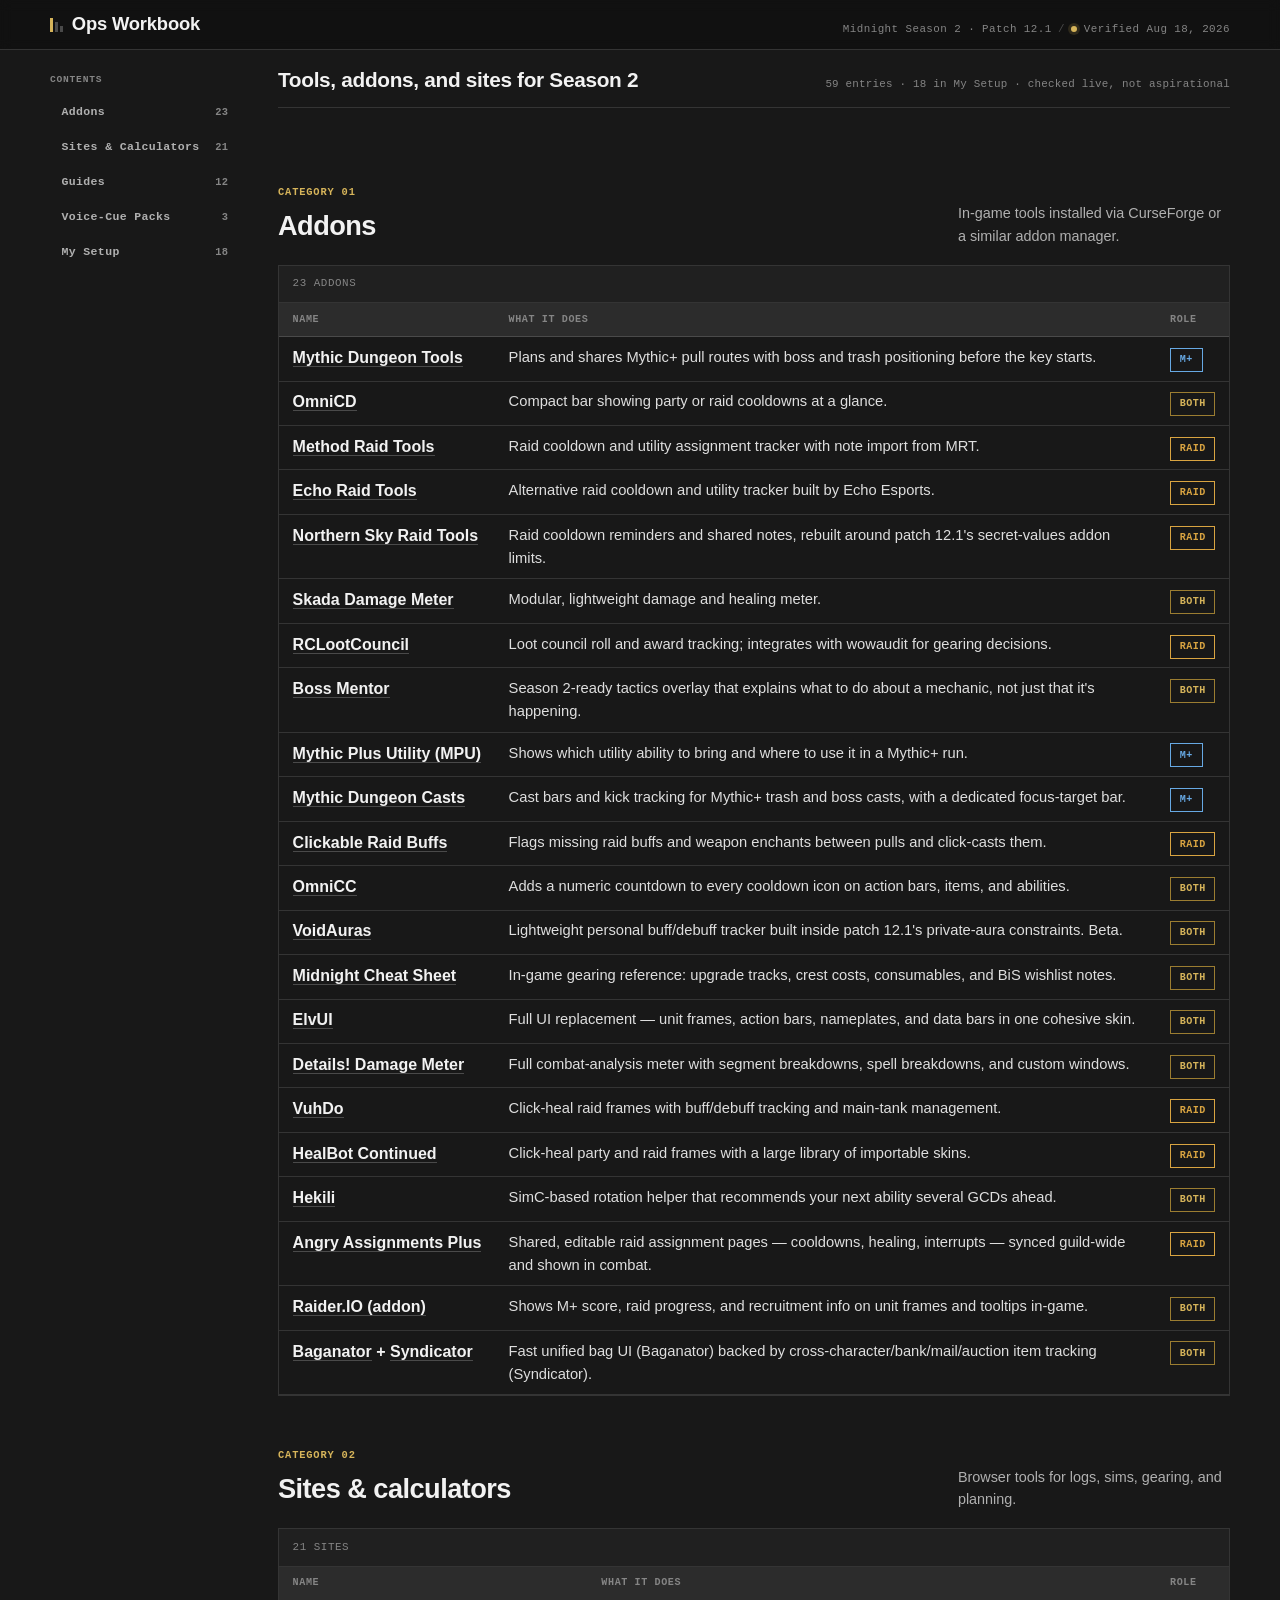
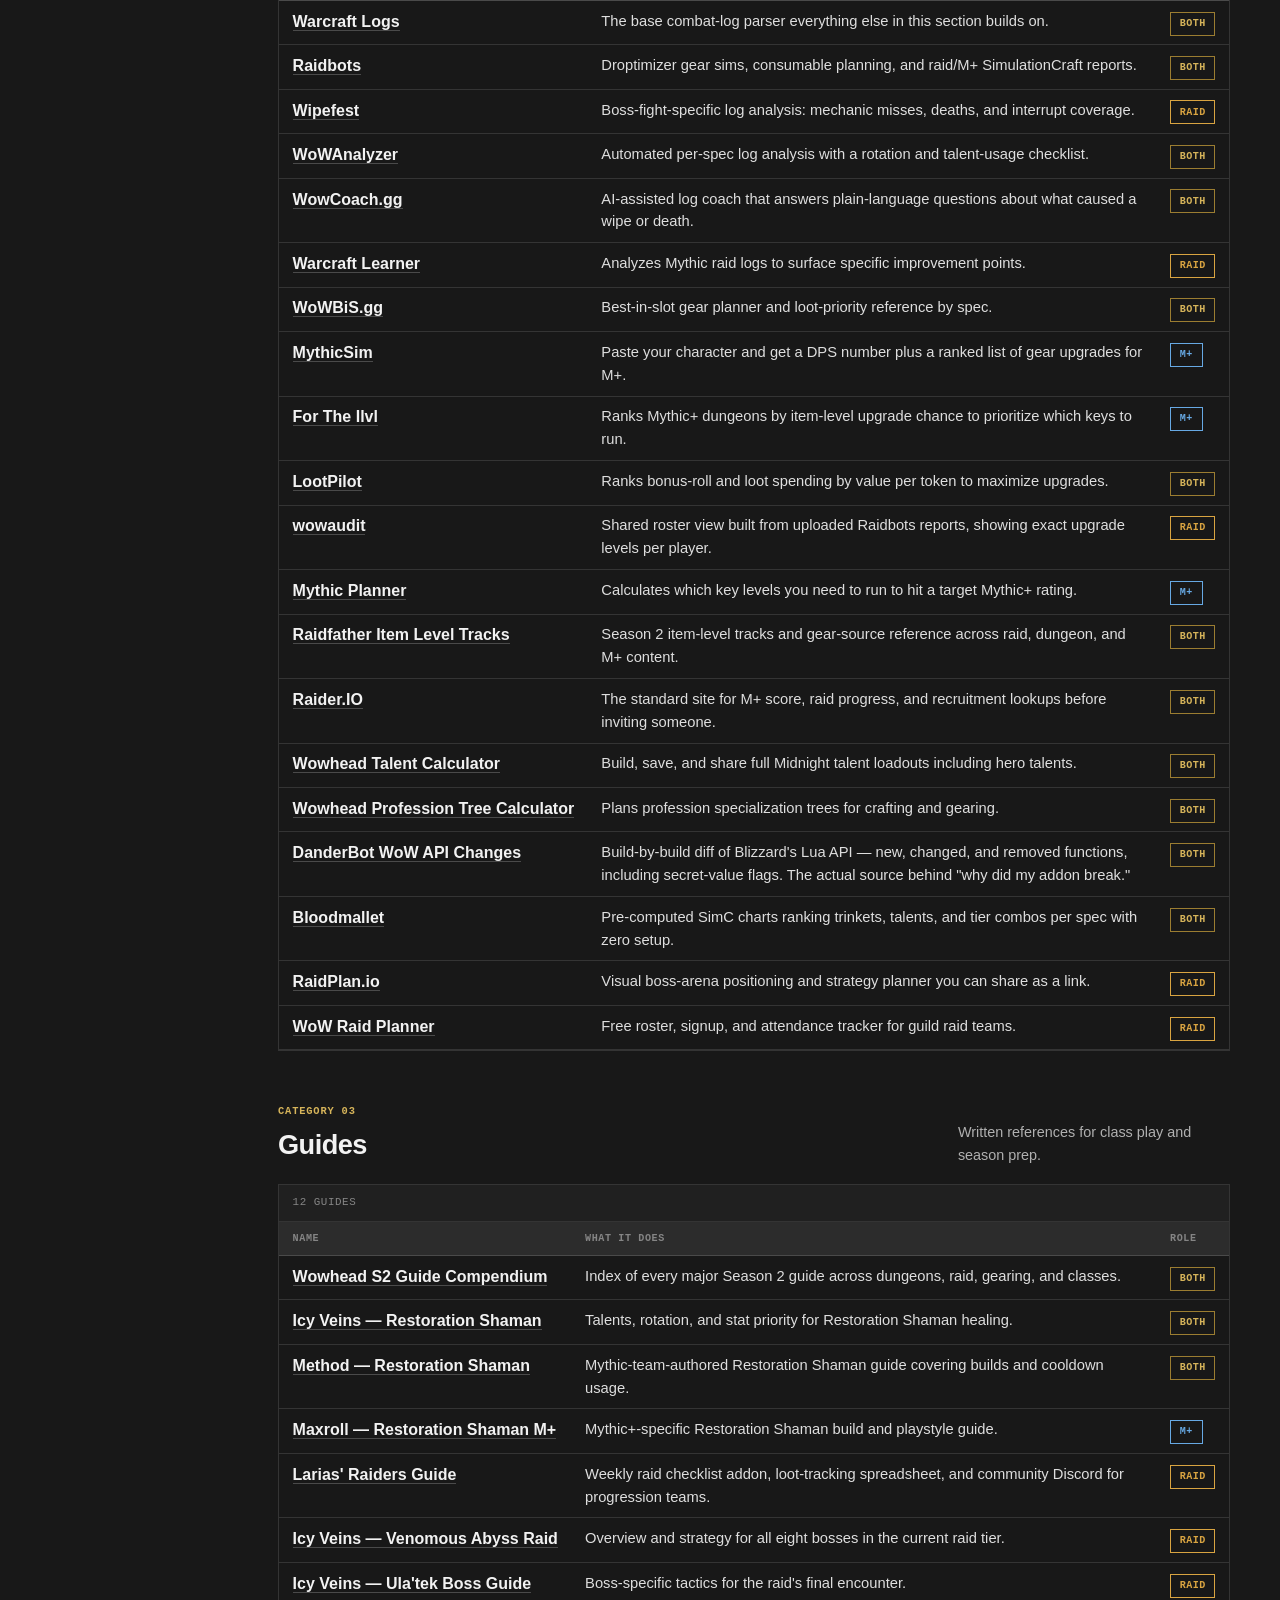
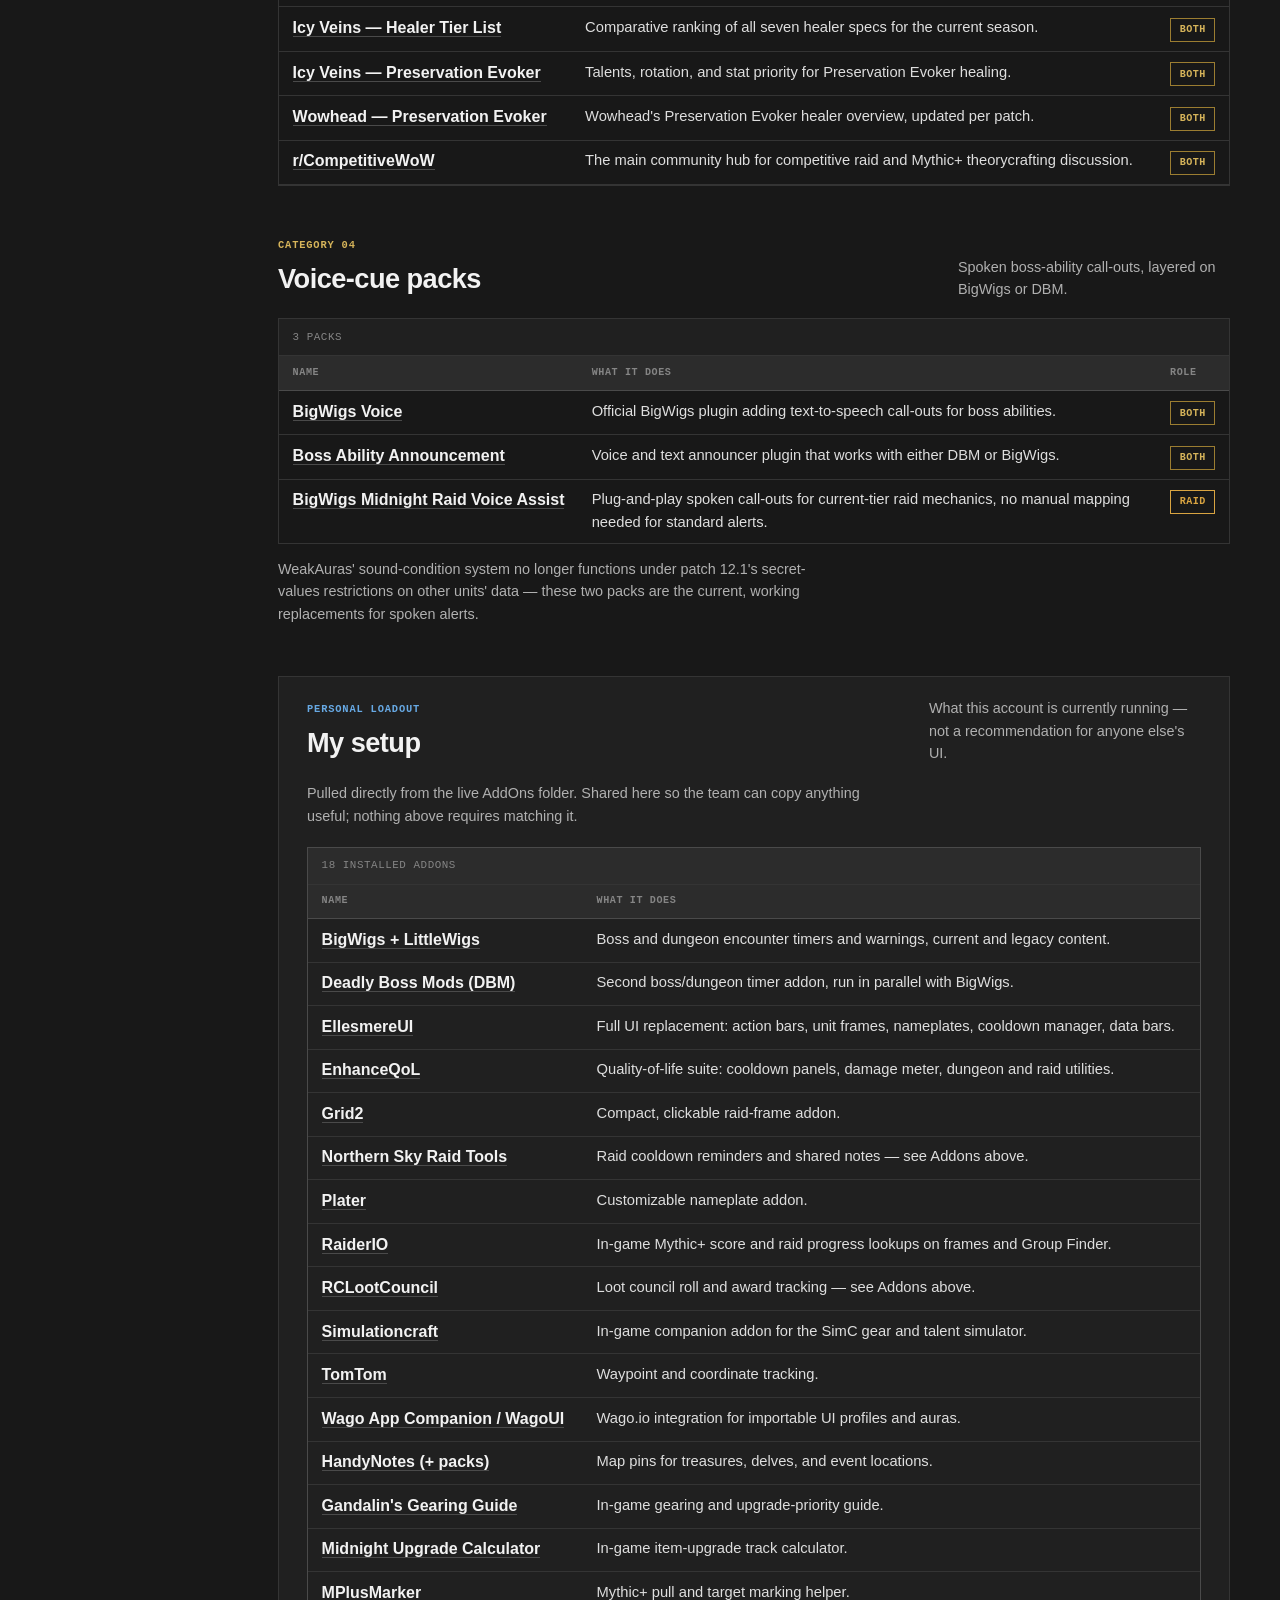
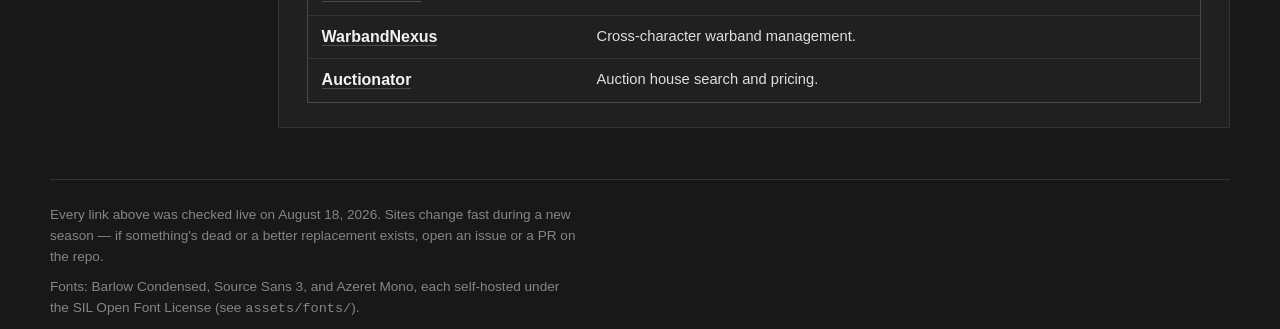
==== commit ecf4ed8c: "polish: single-line header, and much deeper tool/site coverage Header was still stacking a hero titl" ====
--- a/index.html
+++ b/index.html
@@ -25,7 +25,7 @@
         <span aria-hidden="true" class="wordmark-mark"><i></i><i></i><i></i></span>
         <span>Ops Workbook</span>
       </a>
-      <p class="masthead-meta"><span class="live-dot" aria-hidden="true"></span> Verified August 18, 2026</p>
+      <p class="masthead-meta">Midnight Season 2 · Patch 12.1 <span class="meta-sep">/</span> <span class="live-dot" aria-hidden="true"></span> Verified Aug 18, 2026</p>
     </div>
   </header>
 
@@ -40,42 +40,18 @@
   <div class="layout">
     <aside class="side-nav" aria-label="Page sections">
       <p class="side-nav-title">Contents</p>
-      <a href="#addons">Addons <span>14</span></a>
-      <a href="#sites">Sites &amp; Calculators <span>13</span></a>
-      <a href="#guides">Guides <span>5</span></a>
+      <a href="#addons">Addons <span>23</span></a>
+      <a href="#sites">Sites &amp; Calculators <span>21</span></a>
+      <a href="#guides">Guides <span>12</span></a>
       <a href="#voice">Voice-Cue Packs <span>3</span></a>
       <a href="#my-setup">My Setup <span>18</span></a>
     </aside>
 
     <div class="content-col">
-      <div class="page-title-block">
-        <p class="eyebrow">Midnight Season 2 · Patch 12.1 · M+ &amp; Raid</p>
+      <div class="page-heading-row">
         <h1>Tools, addons, and sites for Season 2</h1>
-        <p class="standfirst">A working directory for the guild: what to install, what to bookmark, and what this account is currently running. Every entry is a live, checked link — nothing here is aspirational.</p>
-      </div>
-
-      <section class="status-strip" aria-label="Directory status">
-        <div>
-          <span>Categories</span>
-          <strong>4</strong>
-          <small>Plus one personal setup</small>
-        </div>
-        <div>
-          <span>Directory entries</span>
-          <strong>35</strong>
-          <small>Addons, sites, guides, voice</small>
-        </div>
-        <div>
-          <span>My Setup</span>
-          <strong>18</strong>
-          <small>Currently installed, live</small>
-        </div>
-        <div>
-          <span>Scope</span>
-          <strong>M+ &amp; Raid</strong>
-          <small>Normal through Mythic</small>
-        </div>
-      </section>
+        <p class="page-meta">59 entries · 18 in My Setup · checked live, not aspirational</p>
+      </div>
 
       <main id="directory">
 
@@ -89,7 +65,7 @@
       </div>
       <div class="table-wrap">
         <table class="directory">
-          <caption>14 addons</caption>
+          <caption>23 addons</caption>
           <thead>
             <tr><th scope="col">Name</th><th scope="col">What it does</th><th scope="col">Role</th></tr>
           </thead>
@@ -162,6 +138,46 @@
             <tr>
               <td class="col-name"><a href="https://www.curseforge.com/wow/addons/midnight-cheat-sheet" target="_blank" rel="noopener noreferrer">Midnight Cheat Sheet</a></td>
               <td class="col-desc">In-game gearing reference: upgrade tracks, crest costs, consumables, and BiS wishlist notes.</td>
+              <td class="col-tag"><span class="tag tag--both">Both</span></td>
+            </tr>
+            <tr>
+              <td class="col-name"><a href="https://tukui.org/elvui" target="_blank" rel="noopener noreferrer">ElvUI</a></td>
+              <td class="col-desc">Full UI replacement — unit frames, action bars, nameplates, and data bars in one cohesive skin.</td>
+              <td class="col-tag"><span class="tag tag--both">Both</span></td>
+            </tr>
+            <tr>
+              <td class="col-name"><a href="https://www.curseforge.com/wow/addons/details" target="_blank" rel="noopener noreferrer">Details! Damage Meter</a></td>
+              <td class="col-desc">Full combat-analysis meter with segment breakdowns, spell breakdowns, and custom windows.</td>
+              <td class="col-tag"><span class="tag tag--both">Both</span></td>
+            </tr>
+            <tr>
+              <td class="col-name"><a href="https://www.curseforge.com/wow/addons/vuhdo" target="_blank" rel="noopener noreferrer">VuhDo</a></td>
+              <td class="col-desc">Click-heal raid frames with buff/debuff tracking and main-tank management.</td>
+              <td class="col-tag"><span class="tag tag--raid">Raid</span></td>
+            </tr>
+            <tr>
+              <td class="col-name"><a href="https://www.curseforge.com/wow/addons/heal-bot-continued" target="_blank" rel="noopener noreferrer">HealBot Continued</a></td>
+              <td class="col-desc">Click-heal party and raid frames with a large library of importable skins.</td>
+              <td class="col-tag"><span class="tag tag--raid">Raid</span></td>
+            </tr>
+            <tr>
+              <td class="col-name"><a href="https://www.curseforge.com/wow/addons/hekili" target="_blank" rel="noopener noreferrer">Hekili</a></td>
+              <td class="col-desc">SimC-based rotation helper that recommends your next ability several GCDs ahead.</td>
+              <td class="col-tag"><span class="tag tag--both">Both</span></td>
+            </tr>
+            <tr>
+              <td class="col-name"><a href="https://www.curseforge.com/wow/addons/angry-assignments-plus" target="_blank" rel="noopener noreferrer">Angry Assignments Plus</a></td>
+              <td class="col-desc">Shared, editable raid assignment pages — cooldowns, healing, interrupts — synced guild-wide and shown in combat.</td>
+              <td class="col-tag"><span class="tag tag--raid">Raid</span></td>
+            </tr>
+            <tr>
+              <td class="col-name"><a href="https://www.curseforge.com/wow/addons/raiderio" target="_blank" rel="noopener noreferrer">Raider.IO (addon)</a></td>
+              <td class="col-desc">Shows M+ score, raid progress, and recruitment info on unit frames and tooltips in-game.</td>
+              <td class="col-tag"><span class="tag tag--both">Both</span></td>
+            </tr>
+            <tr>
+              <td class="col-name"><a href="https://www.curseforge.com/wow/addons/baganator" target="_blank" rel="noopener noreferrer">Baganator</a> + <a href="https://www.curseforge.com/wow/addons/syndicator" target="_blank" rel="noopener noreferrer">Syndicator</a></td>
+              <td class="col-desc">Fast unified bag UI (Baganator) backed by cross-character/bank/mail/auction item tracking (Syndicator).</td>
               <td class="col-tag"><span class="tag tag--both">Both</span></td>
             </tr>
           </tbody>
@@ -179,7 +195,7 @@
       </div>
       <div class="table-wrap">
         <table class="directory">
-          <caption>13 sites</caption>
+          <caption>21 sites</caption>
           <thead>
             <tr><th scope="col">Name</th><th scope="col">What it does</th><th scope="col">Role</th></tr>
           </thead>
@@ -248,6 +264,41 @@
               <td class="col-name"><a href="https://raidfather.com/12_1.html" target="_blank" rel="noopener noreferrer">Raidfather Item Level Tracks</a></td>
               <td class="col-desc">Season 2 item-level tracks and gear-source reference across raid, dungeon, and M+ content.</td>
               <td class="col-tag"><span class="tag tag--both">Both</span></td>
+            </tr>
+            <tr>
+              <td class="col-name"><a href="https://raider.io" target="_blank" rel="noopener noreferrer">Raider.IO</a></td>
+              <td class="col-desc">The standard site for M+ score, raid progress, and recruitment lookups before inviting someone.</td>
+              <td class="col-tag"><span class="tag tag--both">Both</span></td>
+            </tr>
+            <tr>
+              <td class="col-name"><a href="https://www.wowhead.com/talent-calc" target="_blank" rel="noopener noreferrer">Wowhead Talent Calculator</a></td>
+              <td class="col-desc">Build, save, and share full Midnight talent loadouts including hero talents.</td>
+              <td class="col-tag"><span class="tag tag--both">Both</span></td>
+            </tr>
+            <tr>
+              <td class="col-name"><a href="https://www.wowhead.com/profession-tree-calc" target="_blank" rel="noopener noreferrer">Wowhead Profession Tree Calculator</a></td>
+              <td class="col-desc">Plans profession specialization trees for crafting and gearing.</td>
+              <td class="col-tag"><span class="tag tag--both">Both</span></td>
+            </tr>
+            <tr>
+              <td class="col-name"><a href="https://danderbot.github.io/wow-api-changes/patches/12.1.0/" target="_blank" rel="noopener noreferrer">DanderBot WoW API Changes</a></td>
+              <td class="col-desc">Build-by-build diff of Blizzard's Lua API — new, changed, and removed functions, including secret-value flags. The actual source behind "why did my addon break."</td>
+              <td class="col-tag"><span class="tag tag--both">Both</span></td>
+            </tr>
+            <tr>
+              <td class="col-name"><a href="https://bloodmallet.com" target="_blank" rel="noopener noreferrer">Bloodmallet</a></td>
+              <td class="col-desc">Pre-computed SimC charts ranking trinkets, talents, and tier combos per spec with zero setup.</td>
+              <td class="col-tag"><span class="tag tag--both">Both</span></td>
+            </tr>
+            <tr>
+              <td class="col-name"><a href="https://raidplan.io" target="_blank" rel="noopener noreferrer">RaidPlan.io</a></td>
+              <td class="col-desc">Visual boss-arena positioning and strategy planner you can share as a link.</td>
+              <td class="col-tag"><span class="tag tag--raid">Raid</span></td>
+            </tr>
+            <tr>
+              <td class="col-name"><a href="https://wowraidplanner.com" target="_blank" rel="noopener noreferrer">WoW Raid Planner</a></td>
+              <td class="col-desc">Free roster, signup, and attendance tracker for guild raid teams.</td>
+              <td class="col-tag"><span class="tag tag--raid">Raid</span></td>
             </tr>
           </tbody>
         </table>
@@ -264,7 +315,7 @@
       </div>
       <div class="table-wrap">
         <table class="directory">
-          <caption>5 guides</caption>
+          <caption>12 guides</caption>
           <thead>
             <tr><th scope="col">Name</th><th scope="col">What it does</th><th scope="col">Role</th></tr>
           </thead>
@@ -293,6 +344,36 @@
               <td class="col-name"><a href="https://lariasguide.com" target="_blank" rel="noopener noreferrer">Larias' Raiders Guide</a></td>
               <td class="col-desc">Weekly raid checklist addon, loot-tracking spreadsheet, and community Discord for progression teams.</td>
               <td class="col-tag"><span class="tag tag--raid">Raid</span></td>
+            </tr>
+            <tr>
+              <td class="col-name"><a href="https://www.icy-veins.com/wow/venomous-abyss-raid-guide" target="_blank" rel="noopener noreferrer">Icy Veins — Venomous Abyss Raid</a></td>
+              <td class="col-desc">Overview and strategy for all eight bosses in the current raid tier.</td>
+              <td class="col-tag"><span class="tag tag--raid">Raid</span></td>
+            </tr>
+            <tr>
+              <td class="col-name"><a href="https://www.icy-veins.com/wow/ulatek-raid-guide" target="_blank" rel="noopener noreferrer">Icy Veins — Ula'tek Boss Guide</a></td>
+              <td class="col-desc">Boss-specific tactics for the raid's final encounter.</td>
+              <td class="col-tag"><span class="tag tag--raid">Raid</span></td>
+            </tr>
+            <tr>
+              <td class="col-name"><a href="https://www.icy-veins.com/wow/healer-rankings-tier-list" target="_blank" rel="noopener noreferrer">Icy Veins — Healer Tier List</a></td>
+              <td class="col-desc">Comparative ranking of all seven healer specs for the current season.</td>
+              <td class="col-tag"><span class="tag tag--both">Both</span></td>
+            </tr>
+            <tr>
+              <td class="col-name"><a href="https://www.icy-veins.com/wow/preservation-evoker-pve-healing-guide" target="_blank" rel="noopener noreferrer">Icy Veins — Preservation Evoker</a></td>
+              <td class="col-desc">Talents, rotation, and stat priority for Preservation Evoker healing.</td>
+              <td class="col-tag"><span class="tag tag--both">Both</span></td>
+            </tr>
+            <tr>
+              <td class="col-name"><a href="https://www.wowhead.com/guide/classes/evoker/preservation/overview-pve-healer" target="_blank" rel="noopener noreferrer">Wowhead — Preservation Evoker</a></td>
+              <td class="col-desc">Wowhead's Preservation Evoker healer overview, updated per patch.</td>
+              <td class="col-tag"><span class="tag tag--both">Both</span></td>
+            </tr>
+            <tr>
+              <td class="col-name"><a href="https://www.reddit.com/r/CompetitiveWoW/" target="_blank" rel="noopener noreferrer">r/CompetitiveWoW</a></td>
+              <td class="col-desc">The main community hub for competitive raid and Mythic+ theorycrafting discussion.</td>
+              <td class="col-tag"><span class="tag tag--both">Both</span></td>
             </tr>
           </tbody>
         </table>
--- a/style.css
+++ b/style.css
@@ -223,6 +223,10 @@
   letter-spacing: 0.04em;
 }
 
+.meta-sep {
+  color: var(--rule-bright);
+}
+
 .live-dot {
   width: 6px;
   height: 6px;
@@ -231,79 +235,34 @@
   box-shadow: 0 0 0 3px rgba(214, 180, 90, 0.15);
 }
 
-.page-title-block {
-  padding: 1.4rem 0 0.9rem;
-}
-
-.eyebrow {
-  margin: 0 0 0.3rem;
-  font-family: var(--font-data);
-  font-size: 0.67rem;
-  font-weight: 600;
-  letter-spacing: 0.08em;
-  text-transform: uppercase;
-  color: var(--venom);
-}
-
-.page-title-block h1 {
-  margin: 0 0 0.35rem;
+.page-heading-row {
+  display: flex;
+  align-items: baseline;
+  justify-content: space-between;
+  gap: 1rem;
+  flex-wrap: wrap;
+  padding: 1.1rem 0 0.9rem;
+  border-bottom: 1px solid var(--rule);
+  margin-bottom: 1.5rem;
+}
+
+.page-heading-row h1 {
+  margin: 0;
   font-family: var(--font-display);
   font-weight: 550;
-  font-size: clamp(1.4rem, 2.6vw, 1.9rem);
-  line-height: 1.1;
-  letter-spacing: -0.02em;
+  font-size: 1.3rem;
+  line-height: 1.15;
+  letter-spacing: -0.015em;
   color: var(--ink);
 }
 
-.standfirst {
+.page-meta {
   margin: 0;
-  max-width: var(--measure);
-  color: var(--muted);
-  font-size: 0.94rem;
-}
-
-.status-strip {
-  display: grid;
-  grid-template-columns: repeat(4, 1fr);
-  border-top: 1px solid var(--rule);
-  border-bottom: 1px solid var(--rule);
-  margin-bottom: 1.75rem;
-}
-
-.status-strip > div {
-  padding: 0.5rem 1rem 0.6rem 0;
-  border-left: 1px solid var(--rule);
-  padding-left: 1rem;
-}
-
-.status-strip > div:first-child {
-  border-left: none;
-  padding-left: 0;
-}
-
-.status-strip span {
-  display: block;
-  font-family: var(--font-data);
-  font-size: 0.62rem;
-  letter-spacing: 0.07em;
-  text-transform: uppercase;
+  font-family: var(--font-data);
+  font-size: 0.68rem;
+  letter-spacing: 0.02em;
   color: var(--faint);
-  margin-bottom: 0.15rem;
-}
-
-.status-strip strong {
-  display: block;
-  font-family: var(--font-display);
-  font-weight: 600;
-  font-size: 1rem;
-  color: var(--ink);
-}
-
-.status-strip small {
-  display: block;
-  margin-top: 0.1rem;
-  font-size: 0.75rem;
-  color: var(--muted);
+  white-space: nowrap;
 }
 
 /* ---------- Layout: sidebar + content ---------- */
@@ -632,8 +591,8 @@
     backdrop-filter: blur(6px);
   }
 
-  .page-title-block {
-    padding-top: 1.1rem;
+  .page-heading-row {
+    padding-top: 0.9rem;
   }
 }
 
@@ -645,15 +604,6 @@
     padding-right: 18px;
     max-width: 100%;
   }
-
-  .status-strip {
-    grid-template-columns: repeat(2, 1fr);
-  }
-
-  .status-strip > div:nth-child(3) {
-    border-left: none;
-    padding-left: 0;
-  }
 }
 
 @media (max-width: 760px) {
@@ -664,20 +614,8 @@
     padding-right: 14px;
   }
 
-  .status-strip {
-    grid-template-columns: 1fr;
-  }
-
-  .status-strip > div {
-    border-left: none;
-    padding-left: 0;
-    border-top: 1px solid var(--rule);
-    padding-top: 0.6rem;
-  }
-
-  .status-strip > div:first-child {
-    border-top: none;
-    padding-top: 0;
+  .page-meta {
+    white-space: normal;
   }
 
   td.col-desc {
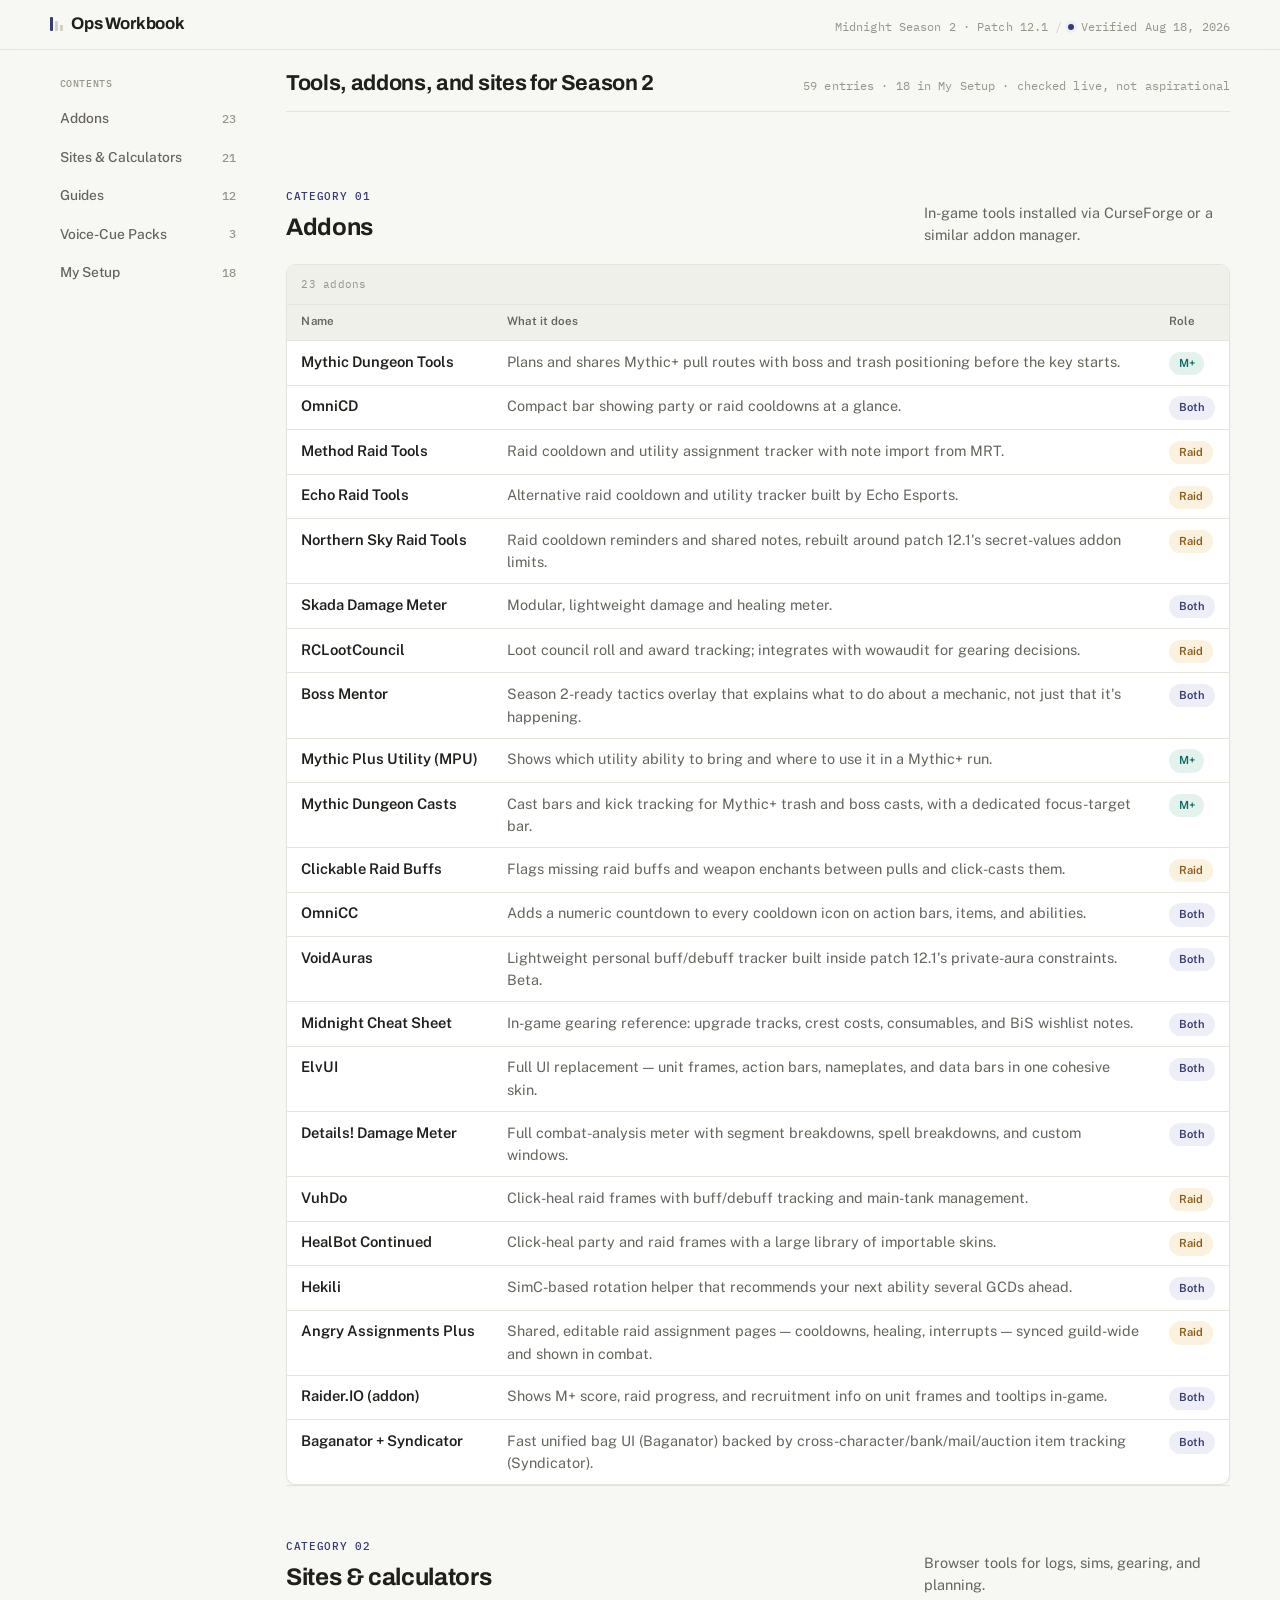
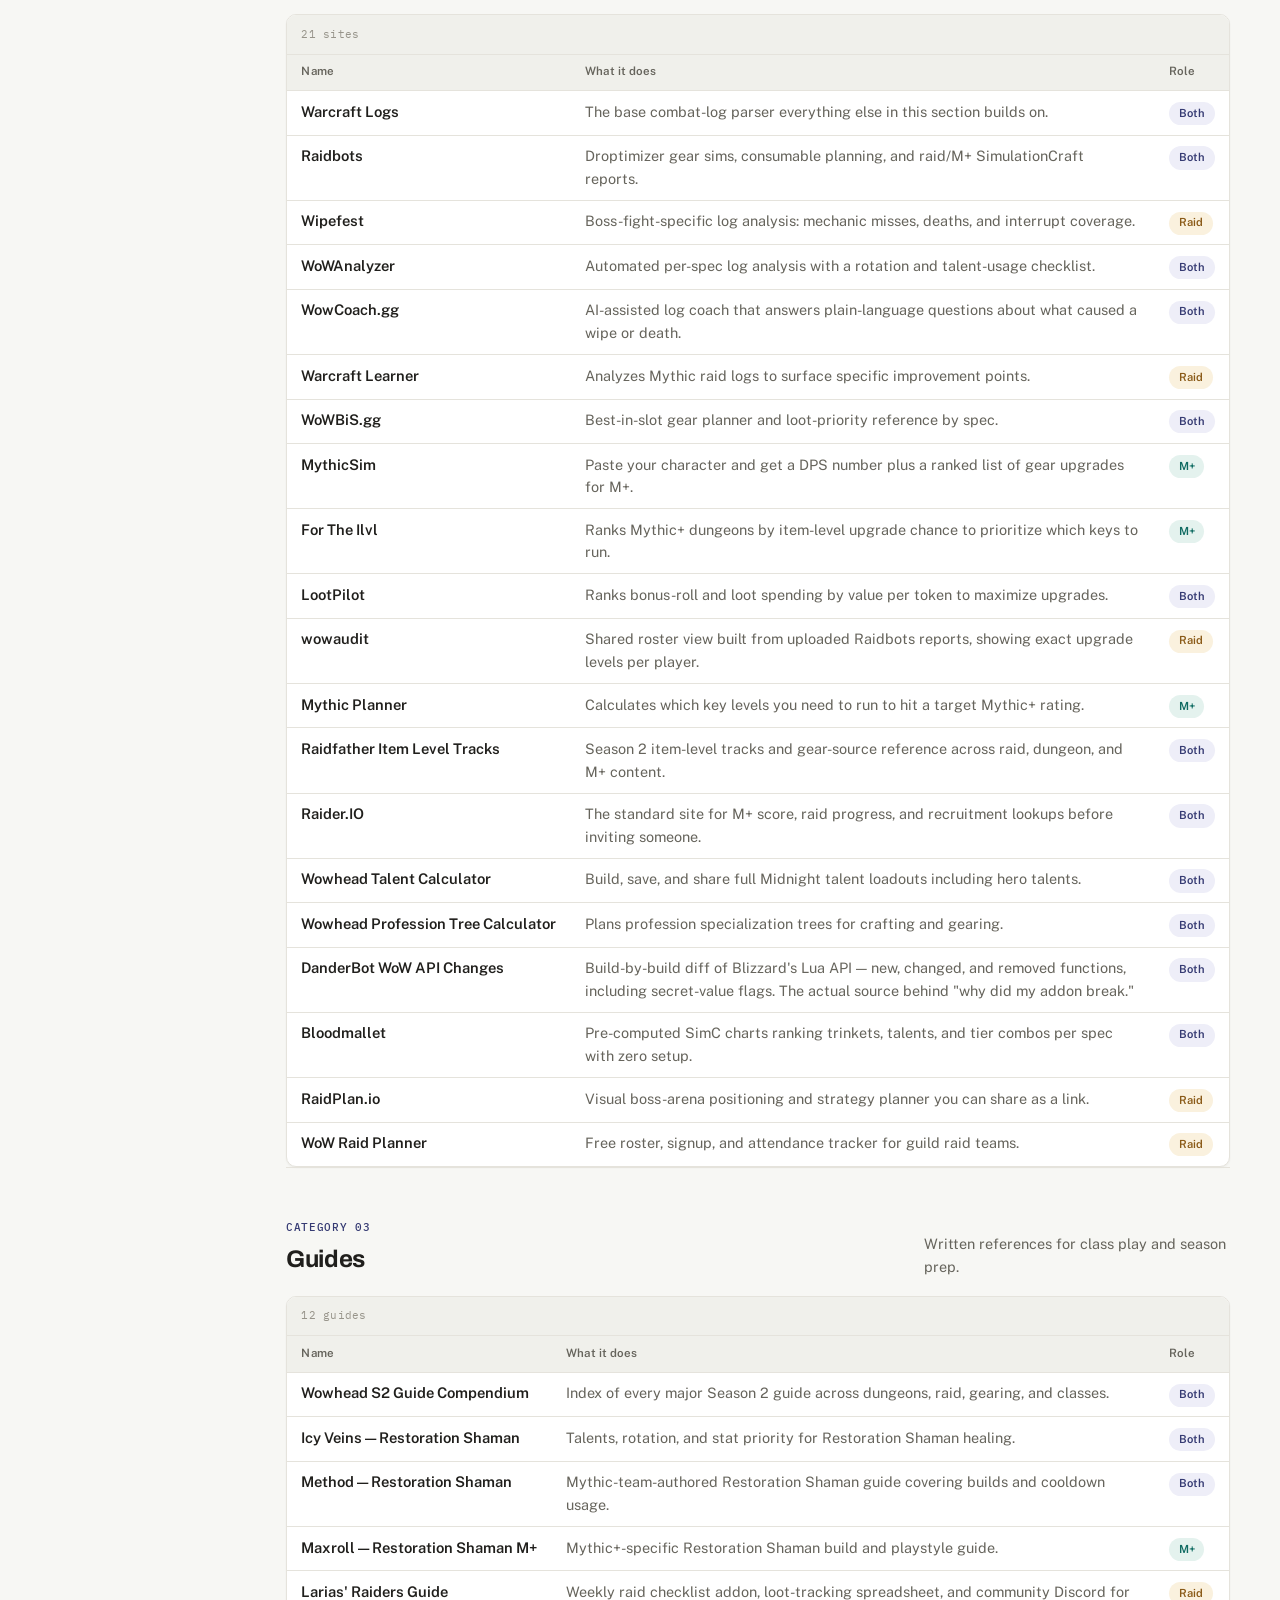
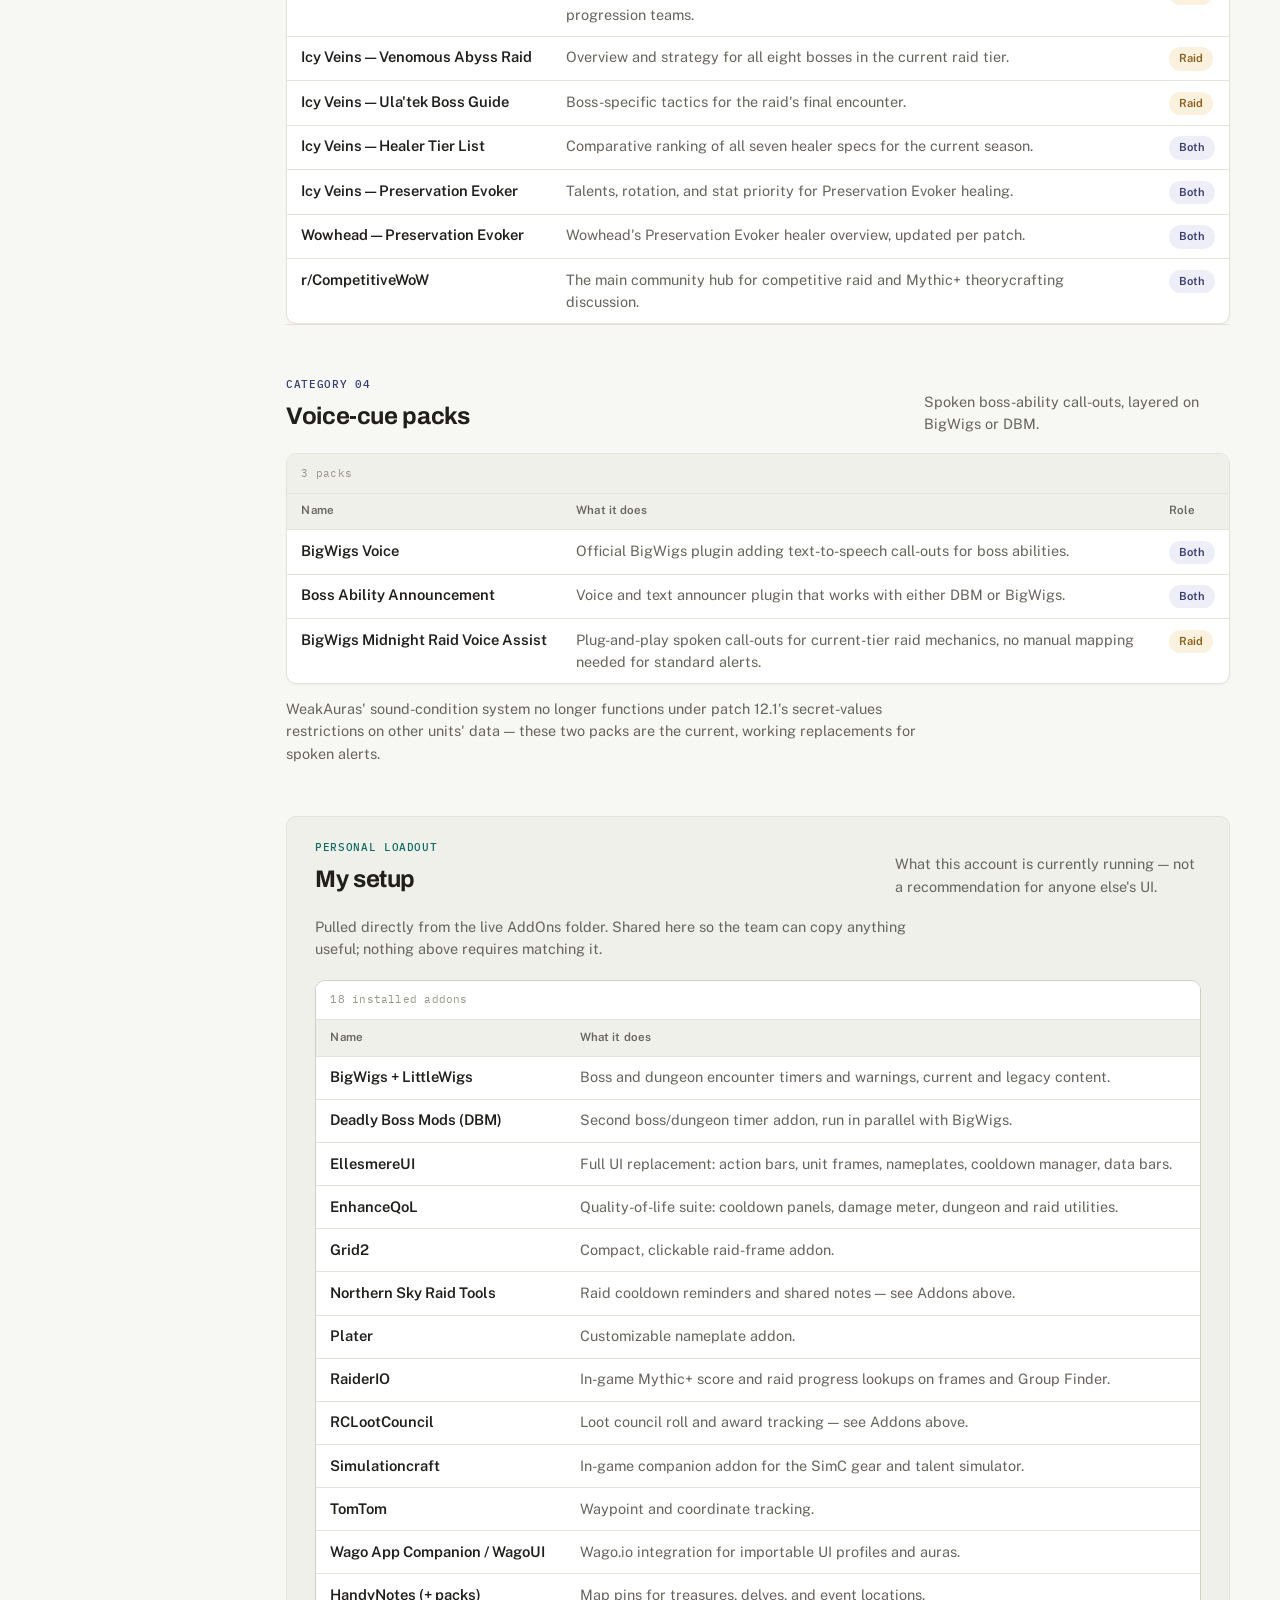
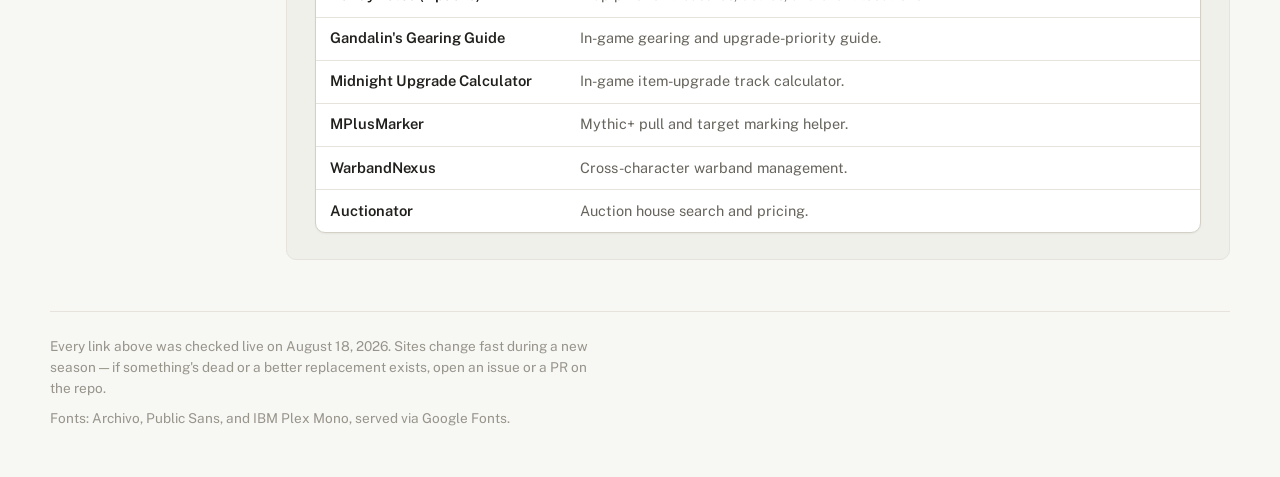
==== commit 9cf9eba7: "redesign: replace dark instrument-panel theme with a light Linear/Notion look Full visual redo per f" ====
--- a/index.html
+++ b/index.html
@@ -4,16 +4,16 @@
   <meta charset="utf-8">
   <meta name="viewport" content="width=device-width, initial-scale=1">
   <meta name="description" content="A compact, verified directory of addons, sites, calculators, guides, and voice-cue packs for World of Warcraft Midnight Season 2 Mythic+ and raid play.">
-  <meta name="theme-color" content="#181818">
+  <meta name="theme-color" content="#f7f7f4">
   <meta property="og:type" content="website">
   <meta property="og:title" content="Midnight Season 2 Ops Workbook">
   <meta property="og:description" content="Addons, sites, calculators, guides, and voice-cue packs for M+ and raid, verified working and organized by category.">
   <meta property="og:url" content="https://vosbek.github.io/wow-links/">
   <meta name="twitter:card" content="summary">
   <title>Midnight S2 Ops Workbook</title>
-  <link rel="preload" href="assets/fonts/barlow-condensed-600.woff2" as="font" type="font/woff2" crossorigin>
-  <link rel="preload" href="assets/fonts/source-sans-3.woff2" as="font" type="font/woff2" crossorigin>
-  <link rel="preload" href="assets/fonts/azeret-mono.woff2" as="font" type="font/woff2" crossorigin>
+  <link rel="preconnect" href="https://fonts.googleapis.com">
+  <link rel="preconnect" href="https://fonts.gstatic.com" crossorigin>
+  <link rel="stylesheet" href="https://fonts.googleapis.com/css2?family=Archivo:wght@600;700&family=Public+Sans:wght@400;500;600&family=IBM+Plex+Mono:wght@500;600&display=swap">
   <link rel="stylesheet" href="style.css">
 </head>
 <body>
@@ -461,7 +461,7 @@
 
   <footer class="site-footer">
     <p>Every link above was checked live on August 18, 2026. Sites change fast during a new season — if something's dead or a better replacement exists, open an issue or a PR on the repo.</p>
-    <p>Fonts: Barlow Condensed, Source Sans 3, and Azeret Mono, each self-hosted under the SIL Open Font License (see <code>assets/fonts/</code>).</p>
+    <p>Fonts: Archivo, Public Sans, and IBM Plex Mono, served via Google Fonts.</p>
   </footer>
 </body>
 </html>
--- a/style.css
+++ b/style.css
@@ -1,74 +1,31 @@
-@font-face {
-  font-family: "Barlow Condensed";
-  font-style: normal;
-  font-weight: 500;
-  font-display: swap;
-  src: url("assets/fonts/barlow-condensed-500.woff2") format("woff2");
-}
-
-@font-face {
-  font-family: "Barlow Condensed";
-  font-style: normal;
-  font-weight: 600;
-  font-display: swap;
-  src: url("assets/fonts/barlow-condensed-600.woff2") format("woff2");
-}
-
-@font-face {
-  font-family: "Barlow Condensed";
-  font-style: normal;
-  font-weight: 700;
-  font-display: swap;
-  src: url("assets/fonts/barlow-condensed-700.woff2") format("woff2");
-}
-
-@font-face {
-  font-family: "Source Sans 3";
-  font-style: normal;
-  font-weight: 400 700;
-  font-display: swap;
-  src: url("assets/fonts/source-sans-3.woff2") format("woff2");
-}
-
-@font-face {
-  font-family: "Source Sans 3";
-  font-style: italic;
-  font-weight: 400;
-  font-display: swap;
-  src: url("assets/fonts/source-sans-3-italic.woff2") format("woff2");
-}
-
-@font-face {
-  font-family: "Azeret Mono";
-  font-style: normal;
-  font-weight: 400 600;
-  font-display: swap;
-  src: url("assets/fonts/azeret-mono.woff2") format("woff2");
-}
-
 :root {
-  color-scheme: dark;
-  --canvas: #181818;
-  --canvas-deep: #111111;
-  --field: #202020;
-  --field-bright: #2c2c2c;
-  --ink: #f2f2f2;
-  --ink-cool: #dedede;
-  --muted: #b0b0b0;
-  --faint: #858585;
-  --rule: #343434;
-  --rule-bright: #4a4a4a;
-  --venom: #d6b45a;
-  --venom-deep: #9b7d31;
-  --signal: #67a9e4;
-  --warning: #d9a441;
-  --font-display: "Barlow Condensed", "Arial Narrow", sans-serif;
-  --font-body: "Source Sans 3", "Segoe UI", sans-serif;
-  --font-data: "Azeret Mono", Consolas, monospace;
+  color-scheme: light;
+  --bg: #f7f7f4;
+  --surface: #ffffff;
+  --surface-sunken: #f0f0eb;
+  --border: #e5e3dc;
+  --border-strong: #d3d0c6;
+  --text: #201f1c;
+  --text-muted: #66645c;
+  --text-faint: #97948a;
+  --accent: #363b73;
+  --accent-hover: #282c58;
+  --accent-soft: #eeeef8;
+  --accent-soft-border: #d7d8ed;
+  --teal: #0f6b62;
+  --teal-soft: #e4f2ee;
+  --amber: #8a5a17;
+  --amber-soft: #faf1de;
+  --font-display: "Archivo", "Arial", sans-serif;
+  --font-body: "Public Sans", "Segoe UI", sans-serif;
+  --font-data: "IBM Plex Mono", Consolas, monospace;
   --page: min(1180px, calc(100vw - 48px));
   --measure: 70ch;
-  --section-gap: clamp(2.4rem, 4vw, 3.75rem);
-  --ease-out: cubic-bezier(0.16, 1, 0.3, 1);
+  --section-gap: clamp(2.4rem, 4vw, 3.5rem);
+  --radius-sm: 6px;
+  --radius-md: 10px;
+  --shadow-sm: 0 1px 2px rgba(32, 31, 28, 0.05);
+  --shadow-md: 0 8px 24px rgba(32, 31, 28, 0.07);
 }
 
 * {
@@ -93,24 +50,25 @@
 html {
   scroll-behavior: smooth;
   scroll-padding-top: 4.5rem;
-  scrollbar-color: var(--rule-bright) var(--canvas-deep);
+  scrollbar-color: var(--border-strong) var(--bg);
   scrollbar-width: thin;
 }
 
 body {
   min-width: 320px;
   margin: 0;
-  background: var(--canvas);
-  color: var(--ink-cool);
+  background: var(--bg);
+  color: var(--text);
   font-family: var(--font-body);
-  font-size: 1.02rem;
+  font-size: 1rem;
   line-height: 1.56;
   text-rendering: optimizeLegibility;
+  -webkit-font-smoothing: antialiased;
 }
 
 ::selection {
-  background: var(--venom);
-  color: #10200c;
+  background: var(--accent-soft-border);
+  color: var(--accent-hover);
 }
 
 ::-webkit-scrollbar {
@@ -119,11 +77,12 @@
 }
 
 ::-webkit-scrollbar-track {
-  background: var(--canvas-deep);
+  background: var(--bg);
 }
 
 ::-webkit-scrollbar-thumb {
-  background: var(--rule-bright);
+  background: var(--border-strong);
+  border-radius: 999px;
 }
 
 a {
@@ -136,8 +95,9 @@
   left: 0.75rem;
   z-index: 100;
   padding: 0.5rem 0.85rem;
-  background: var(--venom);
-  color: #10200c;
+  background: var(--accent);
+  color: #fff;
+  border-radius: var(--radius-sm);
   font-family: var(--font-data);
   font-size: 0.75rem;
   text-decoration: none;
@@ -150,8 +110,8 @@
 a:focus-visible,
 button:focus-visible,
 input:focus-visible {
-  outline: 2px solid var(--venom);
-  outline-offset: 4px;
+  outline: 2px solid var(--accent);
+  outline-offset: 3px;
 }
 
 /* ---------- Header ---------- */
@@ -160,15 +120,15 @@
   position: sticky;
   top: 0;
   z-index: 20;
-  background: rgba(17, 17, 17, 0.96);
-  border-bottom: 1px solid var(--rule);
-  backdrop-filter: blur(6px);
+  background: rgba(247, 247, 244, 0.9);
+  border-bottom: 1px solid var(--border);
+  backdrop-filter: blur(8px);
 }
 
 .masthead {
   max-width: var(--page);
   margin: 0 auto;
-  padding: 0.65rem 0;
+  padding: 0.7rem 0;
   display: flex;
   align-items: baseline;
   justify-content: space-between;
@@ -179,13 +139,13 @@
 .wordmark {
   display: flex;
   align-items: center;
-  gap: 0.55rem;
+  gap: 0.5rem;
   font-family: var(--font-display);
-  font-weight: 600;
-  font-size: 1.15rem;
+  font-weight: 700;
+  font-size: 1.05rem;
   letter-spacing: -0.01em;
   text-decoration: none;
-  color: var(--ink);
+  color: var(--text);
 }
 
 .wordmark-mark {
@@ -197,19 +157,20 @@
   display: block;
   width: 3px;
   height: 14px;
-  background: var(--venom);
+  border-radius: 1px;
+  background: var(--accent);
 }
 
 .wordmark-mark i:nth-child(2) {
   height: 10px;
   align-self: flex-end;
-  background: var(--rule-bright);
+  background: var(--border-strong);
 }
 
 .wordmark-mark i:nth-child(3) {
   height: 6px;
   align-self: flex-end;
-  background: var(--rule-bright);
+  background: var(--border-strong);
 }
 
 .masthead-meta {
@@ -218,21 +179,21 @@
   align-items: center;
   gap: 0.4rem;
   font-family: var(--font-data);
-  font-size: 0.68rem;
-  color: var(--faint);
-  letter-spacing: 0.04em;
+  font-size: 0.72rem;
+  color: var(--text-faint);
+  letter-spacing: 0.01em;
 }
 
 .meta-sep {
-  color: var(--rule-bright);
+  color: var(--border-strong);
 }
 
 .live-dot {
   width: 6px;
   height: 6px;
   border-radius: 50%;
-  background: var(--venom);
-  box-shadow: 0 0 0 3px rgba(214, 180, 90, 0.15);
+  background: var(--accent);
+  box-shadow: 0 0 0 3px var(--accent-soft);
 }
 
 .page-heading-row {
@@ -241,27 +202,27 @@
   justify-content: space-between;
   gap: 1rem;
   flex-wrap: wrap;
-  padding: 1.1rem 0 0.9rem;
-  border-bottom: 1px solid var(--rule);
+  padding: 1.35rem 0 0.9rem;
+  border-bottom: 1px solid var(--border);
   margin-bottom: 1.5rem;
 }
 
 .page-heading-row h1 {
   margin: 0;
   font-family: var(--font-display);
-  font-weight: 550;
-  font-size: 1.3rem;
-  line-height: 1.15;
+  font-weight: 700;
+  font-size: 1.35rem;
+  line-height: 1.2;
   letter-spacing: -0.015em;
-  color: var(--ink);
+  color: var(--text);
 }
 
 .page-meta {
   margin: 0;
   font-family: var(--font-data);
-  font-size: 0.68rem;
-  letter-spacing: 0.02em;
-  color: var(--faint);
+  font-size: 0.72rem;
+  letter-spacing: 0.01em;
+  color: var(--text-faint);
   white-space: nowrap;
 }
 
@@ -271,31 +232,32 @@
   max-width: var(--page);
   margin: 0 auto;
   display: grid;
-  grid-template-columns: 188px 1fr;
+  grid-template-columns: 196px 1fr;
   gap: 2.5rem;
   align-items: start;
 }
 
 .side-nav {
   position: sticky;
-  top: 3.1rem;
+  top: 3.2rem;
   align-self: start;
   display: flex;
   flex-direction: column;
   gap: 1px;
-  padding-top: 1.4rem;
-  max-height: calc(100vh - 3.1rem);
+  padding-top: 1.5rem;
+  max-height: calc(100vh - 3.2rem);
   overflow-y: auto;
 }
 
 .side-nav-title {
-  margin: 0 0 0.4rem;
-  font-family: var(--font-data);
-  font-size: 0.6rem;
-  font-weight: 600;
-  letter-spacing: 0.08em;
+  margin: 0 0 0.5rem;
+  padding: 0 0.6rem;
+  font-family: var(--font-data);
+  font-size: 0.63rem;
+  font-weight: 500;
+  letter-spacing: 0.06em;
   text-transform: uppercase;
-  color: var(--faint);
+  color: var(--text-faint);
 }
 
 .side-nav a {
@@ -304,25 +266,24 @@
   justify-content: space-between;
   gap: 0.5rem;
   padding: 0.5rem 0.6rem;
-  font-family: var(--font-data);
-  font-size: 0.72rem;
-  font-weight: 600;
-  letter-spacing: 0.03em;
-  color: var(--muted);
+  border-radius: var(--radius-sm);
+  font-family: var(--font-body);
+  font-size: 0.86rem;
+  font-weight: 500;
+  color: var(--text-muted);
   text-decoration: none;
-  border-left: 2px solid transparent;
 }
 
 .side-nav a:hover,
 .side-nav a:focus-visible {
-  color: var(--venom);
-  border-left-color: var(--venom);
-  background: rgba(255, 255, 255, 0.03);
+  color: var(--accent);
+  background: var(--accent-soft);
 }
 
 .side-nav a span {
-  font-size: 0.65rem;
-  color: var(--faint);
+  font-family: var(--font-data);
+  font-size: 0.72rem;
+  color: var(--text-faint);
 }
 
 .content-col {
@@ -336,7 +297,7 @@
   gap: 0.25rem;
   overflow-x: auto;
   scrollbar-width: none;
-  border-top: 1px solid var(--rule);
+  border-top: 1px solid var(--border);
 }
 
 .section-nav::-webkit-scrollbar {
@@ -349,19 +310,17 @@
   align-items: center;
   min-height: 2.5rem;
   padding: 0 0.85rem;
-  font-family: var(--font-data);
-  font-size: 0.68rem;
-  font-weight: 600;
-  letter-spacing: 0.06em;
-  text-transform: uppercase;
-  color: var(--muted);
+  font-family: var(--font-body);
+  font-size: 0.83rem;
+  font-weight: 500;
+  color: var(--text-muted);
   text-decoration: none;
   border-bottom: 2px solid transparent;
 }
 
 .section-nav a:hover,
 .section-nav a:focus-visible {
-  color: var(--venom);
+  color: var(--accent);
 }
 
 /* ---------- Layout ---------- */
@@ -372,7 +331,7 @@
 
 section {
   padding-top: var(--section-gap);
-  border-top: 1px solid var(--rule);
+  border-top: 1px solid var(--border);
 }
 
 section:first-of-type {
@@ -391,78 +350,81 @@
 .section-code {
   margin: 0 0 0.3rem;
   font-family: var(--font-data);
-  font-size: 0.65rem;
-  font-weight: 600;
-  letter-spacing: 0.08em;
+  font-size: 0.68rem;
+  font-weight: 500;
+  letter-spacing: 0.06em;
   text-transform: uppercase;
-  color: var(--venom);
+  color: var(--accent);
 }
 
 .section-heading h2 {
   margin: 0;
   font-family: var(--font-display);
-  font-weight: 550;
-  font-size: clamp(1.3rem, 2.3vw, 1.7rem);
-  letter-spacing: -0.02em;
-  color: var(--ink);
+  font-weight: 700;
+  font-size: clamp(1.2rem, 2.1vw, 1.5rem);
+  letter-spacing: -0.015em;
+  color: var(--text);
 }
 
 .section-note {
   margin: 0;
   max-width: 34ch;
   font-size: 0.9rem;
-  color: var(--muted);
+  color: var(--text-muted);
 }
 
 /* ---------- Directory table ---------- */
 
 .table-wrap {
   overflow-x: auto;
-  border: 1px solid var(--rule);
+  overflow-y: hidden;
+  border: 1px solid var(--border);
+  border-radius: var(--radius-md);
+  box-shadow: var(--shadow-sm);
+  background: var(--surface);
 }
 
 table.directory {
   width: 100%;
   border-collapse: collapse;
-  font-size: 0.92rem;
+  font-size: 0.9rem;
 }
 
 table.directory caption {
   caption-side: top;
   text-align: left;
-  padding: 0.6rem 0.85rem;
-  font-family: var(--font-data);
-  font-size: 0.68rem;
-  letter-spacing: 0.05em;
-  text-transform: uppercase;
-  color: var(--faint);
-  border-bottom: 1px solid var(--rule);
-  background: var(--field);
+  padding: 0.65rem 0.9rem;
+  font-family: var(--font-data);
+  font-size: 0.7rem;
+  letter-spacing: 0.02em;
+  color: var(--text-faint);
+  border-bottom: 1px solid var(--border);
+  background: var(--surface-sunken);
 }
 
 table.directory thead th {
   position: sticky;
   top: 0;
-  background: var(--field-bright);
+  background: var(--surface-sunken);
   text-align: left;
-  padding: 0.55rem 0.85rem;
-  font-family: var(--font-data);
-  font-size: 0.63rem;
-  letter-spacing: 0.06em;
-  text-transform: uppercase;
-  color: var(--faint);
-  border-bottom: 1px solid var(--rule-bright);
+  padding: 0.55rem 0.9rem;
+  font-family: var(--font-body);
+  font-size: 0.72rem;
+  font-weight: 600;
+  letter-spacing: 0.01em;
+  color: var(--text-muted);
+  border-bottom: 1px solid var(--border);
   white-space: nowrap;
 }
 
 table.directory td {
-  padding: 0.55rem 0.85rem;
-  border-bottom: 1px solid var(--rule);
+  padding: 0.6rem 0.9rem;
+  border-bottom: 1px solid var(--border);
   vertical-align: top;
 }
 
 table.directory tbody tr:hover {
-  background: rgba(255, 255, 255, 0.025);
+  background: var(--surface-sunken);
 }
 
 table.directory tbody tr:last-child td {
@@ -471,25 +433,25 @@
 
 td.col-name {
   white-space: nowrap;
-  font-family: var(--font-display);
+  font-family: var(--font-body);
   font-weight: 600;
-  font-size: 1rem;
-  color: var(--ink);
+  font-size: 0.92rem;
+  color: var(--text);
 }
 
 td.col-name a {
   text-decoration: none;
   color: inherit;
-  border-bottom: 1px solid var(--rule-bright);
 }
 
 td.col-name a:hover {
-  color: var(--venom);
-  border-color: var(--venom);
+  color: var(--accent);
+  text-decoration: underline;
+  text-underline-offset: 2px;
 }
 
 td.col-desc {
-  color: var(--ink-cool);
+  color: var(--text-muted);
   min-width: 26ch;
 }
 
@@ -500,54 +462,53 @@
 .tag {
   display: inline-flex;
   align-items: center;
-  height: 1.5rem;
-  padding: 0 0.55rem;
-  font-family: var(--font-data);
-  font-size: 0.63rem;
+  height: 1.45rem;
+  padding: 0 0.6rem;
+  border-radius: 999px;
+  font-family: var(--font-body);
+  font-size: 0.7rem;
   font-weight: 600;
-  letter-spacing: 0.04em;
-  text-transform: uppercase;
-  color: var(--muted);
-  border: 1px solid var(--rule-bright);
-}
-
-.tag--mplus { color: var(--signal); border-color: var(--signal); }
-.tag--raid { color: var(--warning); border-color: var(--warning); }
-.tag--both { color: var(--venom); border-color: var(--venom-deep); }
+  letter-spacing: 0.01em;
+}
+
+.tag--mplus { color: var(--teal); background: var(--teal-soft); }
+.tag--raid { color: var(--amber); background: var(--amber-soft); }
+.tag--both { color: var(--accent); background: var(--accent-soft); }
 
 td.col-flag {
   font-family: var(--font-data);
   font-size: 0.72rem;
-  color: var(--warning);
+  color: var(--amber);
   white-space: nowrap;
 }
 
 /* ---------- My Setup ---------- */
 
 .setup-section {
-  background: var(--field);
-  border: 1px solid var(--rule);
+  background: var(--surface-sunken);
+  border: 1px solid var(--border);
+  border-radius: var(--radius-md);
   margin-top: var(--section-gap);
-  padding: 1.25rem clamp(1rem, 3vw, 1.75rem) 1.5rem;
+  padding: 1.35rem clamp(1rem, 3vw, 1.75rem) 1.6rem;
 }
 
 .setup-section .section-code {
-  color: var(--signal);
+  color: var(--teal);
 }
 
 .setup-note {
   margin: 0.6rem 0 1.2rem;
   max-width: var(--measure);
   font-size: 0.9rem;
-  color: var(--muted);
+  color: var(--text-muted);
 }
 
 .setup-section .table-wrap {
-  border-color: var(--rule-bright);
+  border-color: var(--border-strong);
 }
 
 .setup-section table.directory caption {
-  background: var(--field-bright);
+  background: var(--surface);
 }
 
 /* ---------- Footer ---------- */
@@ -555,7 +516,7 @@
 .site-footer {
   max-width: var(--page);
   margin: 0 auto;
-  border-top: 1px solid var(--rule);
+  border-top: 1px solid var(--border);
   padding: 1.5rem 0 2.5rem;
 }
 
@@ -563,11 +524,15 @@
   max-width: var(--measure);
   margin: 0 0 0.5rem;
   font-size: 0.85rem;
-  color: var(--faint);
+  color: var(--text-faint);
 }
 
 .site-footer a {
-  color: var(--muted);
+  color: var(--text-muted);
+}
+
+.site-footer a:hover {
+  color: var(--accent);
 }
 
 /* ---------- Responsive ---------- */
@@ -585,14 +550,14 @@
   .section-nav {
     display: flex;
     position: sticky;
-    top: 3.1rem;
+    top: 3.2rem;
     z-index: 19;
-    background: rgba(17, 17, 17, 0.96);
-    backdrop-filter: blur(6px);
+    background: rgba(247, 247, 244, 0.94);
+    backdrop-filter: blur(8px);
   }
 
   .page-heading-row {
-    padding-top: 0.9rem;
+    padding-top: 1.1rem;
   }
 }
 
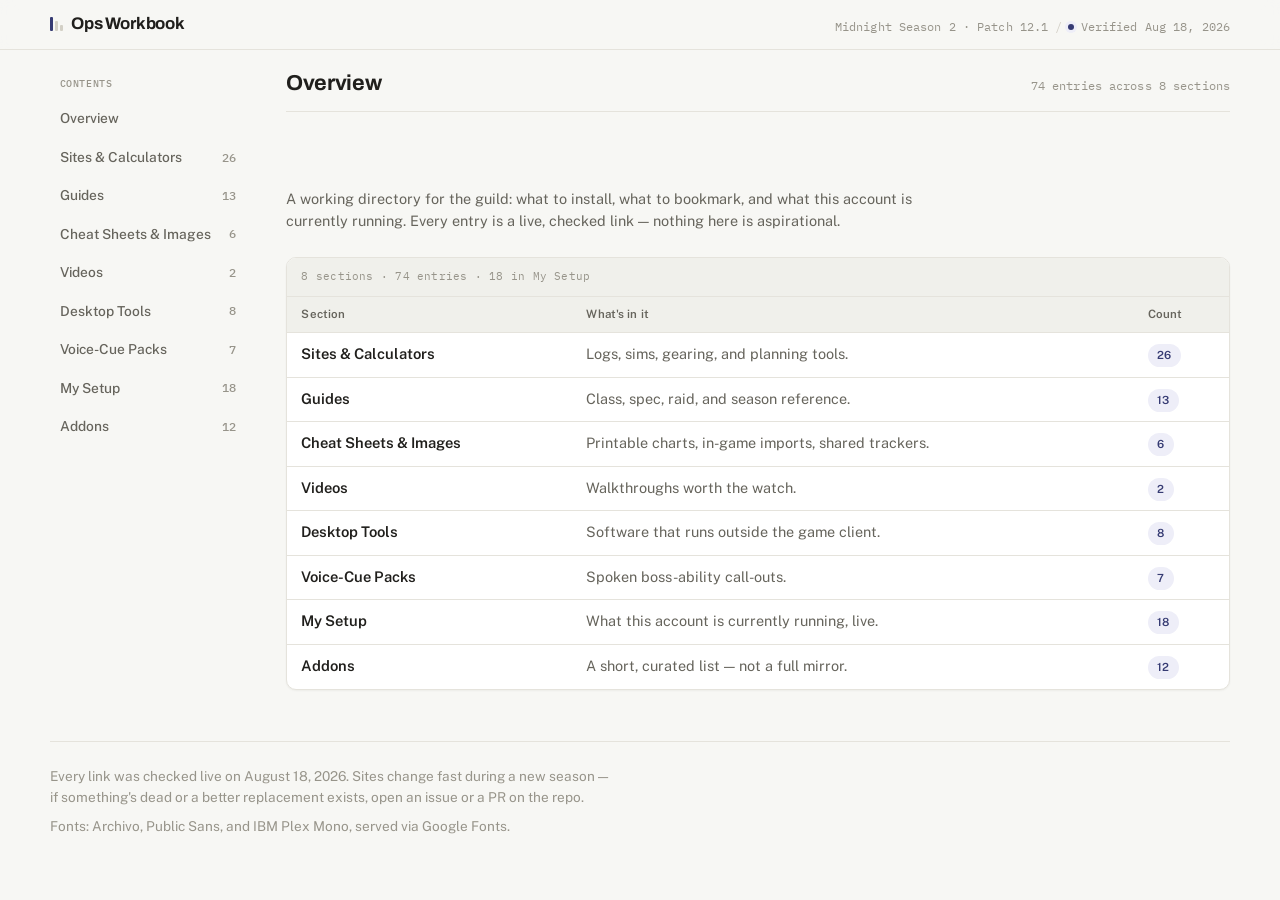
==== commit 0517b4f3: "Add Warcraft Recorder, Archon App, Raider.IO desktop app, CurseForge App, and Wago App to Desktop To" ====
--- a/index.html
+++ b/index.html
@@ -3,456 +3,117 @@
 <head>
   <meta charset="utf-8">
   <meta name="viewport" content="width=device-width, initial-scale=1">
-  <meta name="description" content="A compact, verified directory of addons, sites, calculators, guides, and voice-cue packs for World of Warcraft Midnight Season 2 Mythic+ and raid play.">
+  <meta name="description" content="A compact, verified directory of addons, sites, calculators, guides, cheat sheets, videos, and tools for World of Warcraft Midnight Season 2 Mythic+ and raid play.">
   <meta name="theme-color" content="#f7f7f4">
   <meta property="og:type" content="website">
-  <meta property="og:title" content="Midnight Season 2 Ops Workbook">
-  <meta property="og:description" content="Addons, sites, calculators, guides, and voice-cue packs for M+ and raid, verified working and organized by category.">
-  <meta property="og:url" content="https://vosbek.github.io/wow-links/">
+  <meta property="og:title" content="Overview — Midnight Season 2 Ops Workbook">
+  <meta property="og:description" content="Verified tools, sites, guides, and references for M+ and raid, organized by category.">
+  <meta property="og:url" content="https://vosbek.github.io/wow-links/index.html">
   <meta name="twitter:card" content="summary">
-  <title>Midnight S2 Ops Workbook</title>
+  <title>Overview — Midnight S2 Ops Workbook</title>
   <link rel="preconnect" href="https://fonts.googleapis.com">
   <link rel="preconnect" href="https://fonts.gstatic.com" crossorigin>
   <link rel="stylesheet" href="https://fonts.googleapis.com/css2?family=Archivo:wght@600;700&family=Public+Sans:wght@400;500;600&family=IBM+Plex+Mono:wght@500;600&display=swap">
   <link rel="stylesheet" href="style.css">
 </head>
 <body>
-  <a class="skip-link" href="#directory">Skip to directory</a>
+  <a class="skip-link" href="#directory">Skip to content</a>
 
   <header class="topbar" id="top">
     <div class="masthead">
-      <a class="wordmark" href="#top" aria-label="Midnight Season 2 Ops Workbook, back to top">
+      <a class="wordmark" href="index.html" aria-label="Midnight Season 2 Ops Workbook, back to overview">
         <span aria-hidden="true" class="wordmark-mark"><i></i><i></i><i></i></span>
         <span>Ops Workbook</span>
       </a>
-      <p class="masthead-meta">Midnight Season 2 · Patch 12.1 <span class="meta-sep">/</span> <span class="live-dot" aria-hidden="true"></span> Verified Aug 18, 2026</p>
+      <p class="masthead-meta">Midnight Season 2 &middot; Patch 12.1 <span class="meta-sep">/</span> <span class="live-dot" aria-hidden="true"></span> Verified Aug 18, 2026</p>
     </div>
   </header>
 
   <nav class="section-nav" aria-label="Page sections">
-    <a href="#addons">Addons</a>
-    <a href="#sites">Sites &amp; Calculators</a>
-    <a href="#guides">Guides</a>
-    <a href="#voice">Voice-Cue Packs</a>
-    <a href="#my-setup">My Setup</a>
+    <a href="index.html" aria-current="page">Overview</a>
+    <a href="sites.html">Sites & Calculators</a>
+    <a href="guides.html">Guides</a>
+    <a href="cheatsheets.html">Cheat Sheets & Images</a>
+    <a href="videos.html">Videos</a>
+    <a href="tools.html">Desktop Tools</a>
+    <a href="voice.html">Voice-Cue Packs</a>
+    <a href="my-setup.html">My Setup</a>
+    <a href="addons.html">Addons</a>
   </nav>
 
   <div class="layout">
     <aside class="side-nav" aria-label="Page sections">
       <p class="side-nav-title">Contents</p>
-      <a href="#addons">Addons <span>23</span></a>
-      <a href="#sites">Sites &amp; Calculators <span>21</span></a>
-      <a href="#guides">Guides <span>12</span></a>
-      <a href="#voice">Voice-Cue Packs <span>3</span></a>
-      <a href="#my-setup">My Setup <span>18</span></a>
+      <a href="index.html" aria-current="page">Overview</a>
+      <a href="sites.html">Sites &amp; Calculators <span>26</span></a>
+      <a href="guides.html">Guides <span>13</span></a>
+      <a href="cheatsheets.html">Cheat Sheets &amp; Images <span>6</span></a>
+      <a href="videos.html">Videos <span>2</span></a>
+      <a href="tools.html">Desktop Tools <span>8</span></a>
+      <a href="voice.html">Voice-Cue Packs <span>7</span></a>
+      <a href="my-setup.html">My Setup <span>18</span></a>
+      <a href="addons.html">Addons <span>12</span></a>
     </aside>
 
     <div class="content-col">
       <div class="page-heading-row">
-        <h1>Tools, addons, and sites for Season 2</h1>
-        <p class="page-meta">59 entries · 18 in My Setup · checked live, not aspirational</p>
+        <h1>Overview</h1>
+        <p class="page-meta">74 entries across 8 sections</p>
       </div>
 
       <main id="directory">
-
-    <section id="addons" aria-labelledby="addons-title">
-      <div class="section-heading">
-        <div>
-          <p class="section-code">CATEGORY 01</p>
-          <h2 id="addons-title">Addons</h2>
-        </div>
-        <p class="section-note">In-game tools installed via CurseForge or a similar addon manager.</p>
-      </div>
-      <div class="table-wrap">
+    <section>
+<p class="section-note" style="max-width:var(--measure); margin-bottom:1.5rem;">A working directory for the guild: what to install, what to bookmark, and what this account is currently running. Every entry is a live, checked link — nothing here is aspirational.</p>      <div class="table-wrap">
         <table class="directory">
-          <caption>23 addons</caption>
+          <caption>8 sections &middot; 74 entries &middot; 18 in My Setup</caption>
           <thead>
-            <tr><th scope="col">Name</th><th scope="col">What it does</th><th scope="col">Role</th></tr>
+            <tr><th scope="col">Section</th><th scope="col">What's in it</th><th scope="col">Count</th></tr>
           </thead>
           <tbody>
             <tr>
-              <td class="col-name"><a href="https://www.curseforge.com/wow/addons/mythic-dungeon-tools" target="_blank" rel="noopener noreferrer">Mythic Dungeon Tools</a></td>
-              <td class="col-desc">Plans and shares Mythic+ pull routes with boss and trash positioning before the key starts.</td>
-              <td class="col-tag"><span class="tag tag--mplus">M+</span></td>
+              <td class="col-name"><a href="sites.html">Sites &amp; Calculators</a></td>
+              <td class="col-desc">Logs, sims, gearing, and planning tools.</td>
+              <td class="col-tag"><span class="tag tag--both">26</span></td>
             </tr>
             <tr>
-              <td class="col-name"><a href="https://www.curseforge.com/wow/addons/omnicd" target="_blank" rel="noopener noreferrer">OmniCD</a></td>
-              <td class="col-desc">Compact bar showing party or raid cooldowns at a glance.</td>
-              <td class="col-tag"><span class="tag tag--both">Both</span></td>
+              <td class="col-name"><a href="guides.html">Guides</a></td>
+              <td class="col-desc">Class, spec, raid, and season reference.</td>
+              <td class="col-tag"><span class="tag tag--both">13</span></td>
             </tr>
             <tr>
-              <td class="col-name"><a href="https://www.curseforge.com/wow/addons/method-raid-tools" target="_blank" rel="noopener noreferrer">Method Raid Tools</a></td>
-              <td class="col-desc">Raid cooldown and utility assignment tracker with note import from MRT.</td>
-              <td class="col-tag"><span class="tag tag--raid">Raid</span></td>
+              <td class="col-name"><a href="cheatsheets.html">Cheat Sheets &amp; Images</a></td>
+              <td class="col-desc">Printable charts, in-game imports, shared trackers.</td>
+              <td class="col-tag"><span class="tag tag--both">6</span></td>
             </tr>
             <tr>
-              <td class="col-name"><a href="https://www.curseforge.com/wow/addons/echo-raid-tools" target="_blank" rel="noopener noreferrer">Echo Raid Tools</a></td>
-              <td class="col-desc">Alternative raid cooldown and utility tracker built by Echo Esports.</td>
-              <td class="col-tag"><span class="tag tag--raid">Raid</span></td>
+              <td class="col-name"><a href="videos.html">Videos</a></td>
+              <td class="col-desc">Walkthroughs worth the watch.</td>
+              <td class="col-tag"><span class="tag tag--both">2</span></td>
             </tr>
             <tr>
-              <td class="col-name"><a href="https://www.curseforge.com/wow/addons/northern-sky-raid-tools" target="_blank" rel="noopener noreferrer">Northern Sky Raid Tools</a></td>
-              <td class="col-desc">Raid cooldown reminders and shared notes, rebuilt around patch 12.1's secret-values addon limits.</td>
-              <td class="col-tag"><span class="tag tag--raid">Raid</span></td>
+              <td class="col-name"><a href="tools.html">Desktop Tools</a></td>
+              <td class="col-desc">Software that runs outside the game client.</td>
+              <td class="col-tag"><span class="tag tag--both">8</span></td>
             </tr>
             <tr>
-              <td class="col-name"><a href="https://www.curseforge.com/wow/addons/skada" target="_blank" rel="noopener noreferrer">Skada Damage Meter</a></td>
-              <td class="col-desc">Modular, lightweight damage and healing meter.</td>
-              <td class="col-tag"><span class="tag tag--both">Both</span></td>
+              <td class="col-name"><a href="voice.html">Voice-Cue Packs</a></td>
+              <td class="col-desc">Spoken boss-ability call-outs.</td>
+              <td class="col-tag"><span class="tag tag--both">7</span></td>
             </tr>
             <tr>
-              <td class="col-name"><a href="https://www.curseforge.com/wow/addons/rclootcouncil" target="_blank" rel="noopener noreferrer">RCLootCouncil</a></td>
-              <td class="col-desc">Loot council roll and award tracking; integrates with wowaudit for gearing decisions.</td>
-              <td class="col-tag"><span class="tag tag--raid">Raid</span></td>
+              <td class="col-name"><a href="my-setup.html">My Setup</a></td>
+              <td class="col-desc">What this account is currently running, live.</td>
+              <td class="col-tag"><span class="tag tag--both">18</span></td>
             </tr>
             <tr>
-              <td class="col-name"><a href="https://www.curseforge.com/wow/addons/boss-mentor" target="_blank" rel="noopener noreferrer">Boss Mentor</a></td>
-              <td class="col-desc">Season 2-ready tactics overlay that explains what to do about a mechanic, not just that it's happening.</td>
-              <td class="col-tag"><span class="tag tag--both">Both</span></td>
-            </tr>
-            <tr>
-              <td class="col-name"><a href="https://www.curseforge.com/wow/addons/mythic-plus-utility-mpu" target="_blank" rel="noopener noreferrer">Mythic Plus Utility (MPU)</a></td>
-              <td class="col-desc">Shows which utility ability to bring and where to use it in a Mythic+ run.</td>
-              <td class="col-tag"><span class="tag tag--mplus">M+</span></td>
-            </tr>
-            <tr>
-              <td class="col-name"><a href="https://www.curseforge.com/wow/addons/dungeoncasts" target="_blank" rel="noopener noreferrer">Mythic Dungeon Casts</a></td>
-              <td class="col-desc">Cast bars and kick tracking for Mythic+ trash and boss casts, with a dedicated focus-target bar.</td>
-              <td class="col-tag"><span class="tag tag--mplus">M+</span></td>
-            </tr>
-            <tr>
-              <td class="col-name"><a href="https://www.curseforge.com/wow/addons/clickable-raid-buffs" target="_blank" rel="noopener noreferrer">Clickable Raid Buffs</a></td>
-              <td class="col-desc">Flags missing raid buffs and weapon enchants between pulls and click-casts them.</td>
-              <td class="col-tag"><span class="tag tag--raid">Raid</span></td>
-            </tr>
-            <tr>
-              <td class="col-name"><a href="https://www.curseforge.com/wow/addons/omni-cc" target="_blank" rel="noopener noreferrer">OmniCC</a></td>
-              <td class="col-desc">Adds a numeric countdown to every cooldown icon on action bars, items, and abilities.</td>
-              <td class="col-tag"><span class="tag tag--both">Both</span></td>
-            </tr>
-            <tr>
-              <td class="col-name"><a href="https://www.curseforge.com/wow/addons/voidauras" target="_blank" rel="noopener noreferrer">VoidAuras</a></td>
-              <td class="col-desc">Lightweight personal buff/debuff tracker built inside patch 12.1's private-aura constraints. Beta.</td>
-              <td class="col-tag"><span class="tag tag--both">Both</span></td>
-            </tr>
-            <tr>
-              <td class="col-name"><a href="https://www.curseforge.com/wow/addons/midnight-cheat-sheet" target="_blank" rel="noopener noreferrer">Midnight Cheat Sheet</a></td>
-              <td class="col-desc">In-game gearing reference: upgrade tracks, crest costs, consumables, and BiS wishlist notes.</td>
-              <td class="col-tag"><span class="tag tag--both">Both</span></td>
-            </tr>
-            <tr>
-              <td class="col-name"><a href="https://tukui.org/elvui" target="_blank" rel="noopener noreferrer">ElvUI</a></td>
-              <td class="col-desc">Full UI replacement — unit frames, action bars, nameplates, and data bars in one cohesive skin.</td>
-              <td class="col-tag"><span class="tag tag--both">Both</span></td>
-            </tr>
-            <tr>
-              <td class="col-name"><a href="https://www.curseforge.com/wow/addons/details" target="_blank" rel="noopener noreferrer">Details! Damage Meter</a></td>
-              <td class="col-desc">Full combat-analysis meter with segment breakdowns, spell breakdowns, and custom windows.</td>
-              <td class="col-tag"><span class="tag tag--both">Both</span></td>
-            </tr>
-            <tr>
-              <td class="col-name"><a href="https://www.curseforge.com/wow/addons/vuhdo" target="_blank" rel="noopener noreferrer">VuhDo</a></td>
-              <td class="col-desc">Click-heal raid frames with buff/debuff tracking and main-tank management.</td>
-              <td class="col-tag"><span class="tag tag--raid">Raid</span></td>
-            </tr>
-            <tr>
-              <td class="col-name"><a href="https://www.curseforge.com/wow/addons/heal-bot-continued" target="_blank" rel="noopener noreferrer">HealBot Continued</a></td>
-              <td class="col-desc">Click-heal party and raid frames with a large library of importable skins.</td>
-              <td class="col-tag"><span class="tag tag--raid">Raid</span></td>
-            </tr>
-            <tr>
-              <td class="col-name"><a href="https://www.curseforge.com/wow/addons/hekili" target="_blank" rel="noopener noreferrer">Hekili</a></td>
-              <td class="col-desc">SimC-based rotation helper that recommends your next ability several GCDs ahead.</td>
-              <td class="col-tag"><span class="tag tag--both">Both</span></td>
-            </tr>
-            <tr>
-              <td class="col-name"><a href="https://www.curseforge.com/wow/addons/angry-assignments-plus" target="_blank" rel="noopener noreferrer">Angry Assignments Plus</a></td>
-              <td class="col-desc">Shared, editable raid assignment pages — cooldowns, healing, interrupts — synced guild-wide and shown in combat.</td>
-              <td class="col-tag"><span class="tag tag--raid">Raid</span></td>
-            </tr>
-            <tr>
-              <td class="col-name"><a href="https://www.curseforge.com/wow/addons/raiderio" target="_blank" rel="noopener noreferrer">Raider.IO (addon)</a></td>
-              <td class="col-desc">Shows M+ score, raid progress, and recruitment info on unit frames and tooltips in-game.</td>
-              <td class="col-tag"><span class="tag tag--both">Both</span></td>
-            </tr>
-            <tr>
-              <td class="col-name"><a href="https://www.curseforge.com/wow/addons/baganator" target="_blank" rel="noopener noreferrer">Baganator</a> + <a href="https://www.curseforge.com/wow/addons/syndicator" target="_blank" rel="noopener noreferrer">Syndicator</a></td>
-              <td class="col-desc">Fast unified bag UI (Baganator) backed by cross-character/bank/mail/auction item tracking (Syndicator).</td>
-              <td class="col-tag"><span class="tag tag--both">Both</span></td>
+              <td class="col-name"><a href="addons.html">Addons</a></td>
+              <td class="col-desc">A short, curated list — not a full mirror.</td>
+              <td class="col-tag"><span class="tag tag--both">12</span></td>
             </tr>
           </tbody>
         </table>
       </div>
-    </section>
 
-    <section id="sites" aria-labelledby="sites-title">
-      <div class="section-heading">
-        <div>
-          <p class="section-code">CATEGORY 02</p>
-          <h2 id="sites-title">Sites &amp; calculators</h2>
-        </div>
-        <p class="section-note">Browser tools for logs, sims, gearing, and planning.</p>
-      </div>
-      <div class="table-wrap">
-        <table class="directory">
-          <caption>21 sites</caption>
-          <thead>
-            <tr><th scope="col">Name</th><th scope="col">What it does</th><th scope="col">Role</th></tr>
-          </thead>
-          <tbody>
-            <tr>
-              <td class="col-name"><a href="https://www.warcraftlogs.com" target="_blank" rel="noopener noreferrer">Warcraft Logs</a></td>
-              <td class="col-desc">The base combat-log parser everything else in this section builds on.</td>
-              <td class="col-tag"><span class="tag tag--both">Both</span></td>
-            </tr>
-            <tr>
-              <td class="col-name"><a href="https://www.raidbots.com" target="_blank" rel="noopener noreferrer">Raidbots</a></td>
-              <td class="col-desc">Droptimizer gear sims, consumable planning, and raid/M+ SimulationCraft reports.</td>
-              <td class="col-tag"><span class="tag tag--both">Both</span></td>
-            </tr>
-            <tr>
-              <td class="col-name"><a href="https://www.wipefest.gg" target="_blank" rel="noopener noreferrer">Wipefest</a></td>
-              <td class="col-desc">Boss-fight-specific log analysis: mechanic misses, deaths, and interrupt coverage.</td>
-              <td class="col-tag"><span class="tag tag--raid">Raid</span></td>
-            </tr>
-            <tr>
-              <td class="col-name"><a href="https://wowanalyzer.com" target="_blank" rel="noopener noreferrer">WoWAnalyzer</a></td>
-              <td class="col-desc">Automated per-spec log analysis with a rotation and talent-usage checklist.</td>
-              <td class="col-tag"><span class="tag tag--both">Both</span></td>
-            </tr>
-            <tr>
-              <td class="col-name"><a href="https://wowcoach.gg" target="_blank" rel="noopener noreferrer">WowCoach.gg</a></td>
-              <td class="col-desc">AI-assisted log coach that answers plain-language questions about what caused a wipe or death.</td>
-              <td class="col-tag"><span class="tag tag--both">Both</span></td>
-            </tr>
-            <tr>
-              <td class="col-name"><a href="https://warcraft-learner.com" target="_blank" rel="noopener noreferrer">Warcraft Learner</a></td>
-              <td class="col-desc">Analyzes Mythic raid logs to surface specific improvement points.</td>
-              <td class="col-tag"><span class="tag tag--raid">Raid</span></td>
-            </tr>
-            <tr>
-              <td class="col-name"><a href="https://wowbis.gg" target="_blank" rel="noopener noreferrer">WoWBiS.gg</a></td>
-              <td class="col-desc">Best-in-slot gear planner and loot-priority reference by spec.</td>
-              <td class="col-tag"><span class="tag tag--both">Both</span></td>
-            </tr>
-            <tr>
-              <td class="col-name"><a href="https://mythicsim.com" target="_blank" rel="noopener noreferrer">MythicSim</a></td>
-              <td class="col-desc">Paste your character and get a DPS number plus a ranked list of gear upgrades for M+.</td>
-              <td class="col-tag"><span class="tag tag--mplus">M+</span></td>
-            </tr>
-            <tr>
-              <td class="col-name"><a href="https://for-the-ilvl.com" target="_blank" rel="noopener noreferrer">For The Ilvl</a></td>
-              <td class="col-desc">Ranks Mythic+ dungeons by item-level upgrade chance to prioritize which keys to run.</td>
-              <td class="col-tag"><span class="tag tag--mplus">M+</span></td>
-            </tr>
-            <tr>
-              <td class="col-name"><a href="https://lootpilot.app" target="_blank" rel="noopener noreferrer">LootPilot</a></td>
-              <td class="col-desc">Ranks bonus-roll and loot spending by value per token to maximize upgrades.</td>
-              <td class="col-tag"><span class="tag tag--both">Both</span></td>
-            </tr>
-            <tr>
-              <td class="col-name"><a href="https://wowaudit.com" target="_blank" rel="noopener noreferrer">wowaudit</a></td>
-              <td class="col-desc">Shared roster view built from uploaded Raidbots reports, showing exact upgrade levels per player.</td>
-              <td class="col-tag"><span class="tag tag--raid">Raid</span></td>
-            </tr>
-            <tr>
-              <td class="col-name"><a href="https://mythicplanner.com" target="_blank" rel="noopener noreferrer">Mythic Planner</a></td>
-              <td class="col-desc">Calculates which key levels you need to run to hit a target Mythic+ rating.</td>
-              <td class="col-tag"><span class="tag tag--mplus">M+</span></td>
-            </tr>
-            <tr>
-              <td class="col-name"><a href="https://raidfather.com/12_1.html" target="_blank" rel="noopener noreferrer">Raidfather Item Level Tracks</a></td>
-              <td class="col-desc">Season 2 item-level tracks and gear-source reference across raid, dungeon, and M+ content.</td>
-              <td class="col-tag"><span class="tag tag--both">Both</span></td>
-            </tr>
-            <tr>
-              <td class="col-name"><a href="https://raider.io" target="_blank" rel="noopener noreferrer">Raider.IO</a></td>
-              <td class="col-desc">The standard site for M+ score, raid progress, and recruitment lookups before inviting someone.</td>
-              <td class="col-tag"><span class="tag tag--both">Both</span></td>
-            </tr>
-            <tr>
-              <td class="col-name"><a href="https://www.wowhead.com/talent-calc" target="_blank" rel="noopener noreferrer">Wowhead Talent Calculator</a></td>
-              <td class="col-desc">Build, save, and share full Midnight talent loadouts including hero talents.</td>
-              <td class="col-tag"><span class="tag tag--both">Both</span></td>
-            </tr>
-            <tr>
-              <td class="col-name"><a href="https://www.wowhead.com/profession-tree-calc" target="_blank" rel="noopener noreferrer">Wowhead Profession Tree Calculator</a></td>
-              <td class="col-desc">Plans profession specialization trees for crafting and gearing.</td>
-              <td class="col-tag"><span class="tag tag--both">Both</span></td>
-            </tr>
-            <tr>
-              <td class="col-name"><a href="https://danderbot.github.io/wow-api-changes/patches/12.1.0/" target="_blank" rel="noopener noreferrer">DanderBot WoW API Changes</a></td>
-              <td class="col-desc">Build-by-build diff of Blizzard's Lua API — new, changed, and removed functions, including secret-value flags. The actual source behind "why did my addon break."</td>
-              <td class="col-tag"><span class="tag tag--both">Both</span></td>
-            </tr>
-            <tr>
-              <td class="col-name"><a href="https://bloodmallet.com" target="_blank" rel="noopener noreferrer">Bloodmallet</a></td>
-              <td class="col-desc">Pre-computed SimC charts ranking trinkets, talents, and tier combos per spec with zero setup.</td>
-              <td class="col-tag"><span class="tag tag--both">Both</span></td>
-            </tr>
-            <tr>
-              <td class="col-name"><a href="https://raidplan.io" target="_blank" rel="noopener noreferrer">RaidPlan.io</a></td>
-              <td class="col-desc">Visual boss-arena positioning and strategy planner you can share as a link.</td>
-              <td class="col-tag"><span class="tag tag--raid">Raid</span></td>
-            </tr>
-            <tr>
-              <td class="col-name"><a href="https://wowraidplanner.com" target="_blank" rel="noopener noreferrer">WoW Raid Planner</a></td>
-              <td class="col-desc">Free roster, signup, and attendance tracker for guild raid teams.</td>
-              <td class="col-tag"><span class="tag tag--raid">Raid</span></td>
-            </tr>
-          </tbody>
-        </table>
-      </div>
-    </section>
-
-    <section id="guides" aria-labelledby="guides-title">
-      <div class="section-heading">
-        <div>
-          <p class="section-code">CATEGORY 03</p>
-          <h2 id="guides-title">Guides</h2>
-        </div>
-        <p class="section-note">Written references for class play and season prep.</p>
-      </div>
-      <div class="table-wrap">
-        <table class="directory">
-          <caption>12 guides</caption>
-          <thead>
-            <tr><th scope="col">Name</th><th scope="col">What it does</th><th scope="col">Role</th></tr>
-          </thead>
-          <tbody>
-            <tr>
-              <td class="col-name"><a href="https://www.wowhead.com/news/patch-12-1-guide-compendium-every-guide-you-ll-need-for-season-2-382408" target="_blank" rel="noopener noreferrer">Wowhead S2 Guide Compendium</a></td>
-              <td class="col-desc">Index of every major Season 2 guide across dungeons, raid, gearing, and classes.</td>
-              <td class="col-tag"><span class="tag tag--both">Both</span></td>
-            </tr>
-            <tr>
-              <td class="col-name"><a href="https://www.icy-veins.com/wow/restoration-shaman-pve-healing-guide" target="_blank" rel="noopener noreferrer">Icy Veins — Restoration Shaman</a></td>
-              <td class="col-desc">Talents, rotation, and stat priority for Restoration Shaman healing.</td>
-              <td class="col-tag"><span class="tag tag--both">Both</span></td>
-            </tr>
-            <tr>
-              <td class="col-name"><a href="https://www.method.gg/guides/restoration-shaman" target="_blank" rel="noopener noreferrer">Method — Restoration Shaman</a></td>
-              <td class="col-desc">Mythic-team-authored Restoration Shaman guide covering builds and cooldown usage.</td>
-              <td class="col-tag"><span class="tag tag--both">Both</span></td>
-            </tr>
-            <tr>
-              <td class="col-name"><a href="https://maxroll.gg/wow/class-guides/restoration-shaman-mythic-plus-guide" target="_blank" rel="noopener noreferrer">Maxroll — Restoration Shaman M+</a></td>
-              <td class="col-desc">Mythic+-specific Restoration Shaman build and playstyle guide.</td>
-              <td class="col-tag"><span class="tag tag--mplus">M+</span></td>
-            </tr>
-            <tr>
-              <td class="col-name"><a href="https://lariasguide.com" target="_blank" rel="noopener noreferrer">Larias' Raiders Guide</a></td>
-              <td class="col-desc">Weekly raid checklist addon, loot-tracking spreadsheet, and community Discord for progression teams.</td>
-              <td class="col-tag"><span class="tag tag--raid">Raid</span></td>
-            </tr>
-            <tr>
-              <td class="col-name"><a href="https://www.icy-veins.com/wow/venomous-abyss-raid-guide" target="_blank" rel="noopener noreferrer">Icy Veins — Venomous Abyss Raid</a></td>
-              <td class="col-desc">Overview and strategy for all eight bosses in the current raid tier.</td>
-              <td class="col-tag"><span class="tag tag--raid">Raid</span></td>
-            </tr>
-            <tr>
-              <td class="col-name"><a href="https://www.icy-veins.com/wow/ulatek-raid-guide" target="_blank" rel="noopener noreferrer">Icy Veins — Ula'tek Boss Guide</a></td>
-              <td class="col-desc">Boss-specific tactics for the raid's final encounter.</td>
-              <td class="col-tag"><span class="tag tag--raid">Raid</span></td>
-            </tr>
-            <tr>
-              <td class="col-name"><a href="https://www.icy-veins.com/wow/healer-rankings-tier-list" target="_blank" rel="noopener noreferrer">Icy Veins — Healer Tier List</a></td>
-              <td class="col-desc">Comparative ranking of all seven healer specs for the current season.</td>
-              <td class="col-tag"><span class="tag tag--both">Both</span></td>
-            </tr>
-            <tr>
-              <td class="col-name"><a href="https://www.icy-veins.com/wow/preservation-evoker-pve-healing-guide" target="_blank" rel="noopener noreferrer">Icy Veins — Preservation Evoker</a></td>
-              <td class="col-desc">Talents, rotation, and stat priority for Preservation Evoker healing.</td>
-              <td class="col-tag"><span class="tag tag--both">Both</span></td>
-            </tr>
-            <tr>
-              <td class="col-name"><a href="https://www.wowhead.com/guide/classes/evoker/preservation/overview-pve-healer" target="_blank" rel="noopener noreferrer">Wowhead — Preservation Evoker</a></td>
-              <td class="col-desc">Wowhead's Preservation Evoker healer overview, updated per patch.</td>
-              <td class="col-tag"><span class="tag tag--both">Both</span></td>
-            </tr>
-            <tr>
-              <td class="col-name"><a href="https://www.reddit.com/r/CompetitiveWoW/" target="_blank" rel="noopener noreferrer">r/CompetitiveWoW</a></td>
-              <td class="col-desc">The main community hub for competitive raid and Mythic+ theorycrafting discussion.</td>
-              <td class="col-tag"><span class="tag tag--both">Both</span></td>
-            </tr>
-          </tbody>
-        </table>
-      </div>
-    </section>
-
-    <section id="voice" aria-labelledby="voice-title">
-      <div class="section-heading">
-        <div>
-          <p class="section-code">CATEGORY 04</p>
-          <h2 id="voice-title">Voice-cue packs</h2>
-        </div>
-        <p class="section-note">Spoken boss-ability call-outs, layered on BigWigs or DBM.</p>
-      </div>
-      <div class="table-wrap">
-        <table class="directory">
-          <caption>3 packs</caption>
-          <thead>
-            <tr><th scope="col">Name</th><th scope="col">What it does</th><th scope="col">Role</th></tr>
-          </thead>
-          <tbody>
-            <tr>
-              <td class="col-name"><a href="https://github.com/BigWigsMods/BigWigs_Voice" target="_blank" rel="noopener noreferrer">BigWigs Voice</a></td>
-              <td class="col-desc">Official BigWigs plugin adding text-to-speech call-outs for boss abilities.</td>
-              <td class="col-tag"><span class="tag tag--both">Both</span></td>
-            </tr>
-            <tr>
-              <td class="col-name"><a href="https://www.curseforge.com/wow/addons/dbm-event-announcement" target="_blank" rel="noopener noreferrer">Boss Ability Announcement</a></td>
-              <td class="col-desc">Voice and text announcer plugin that works with either DBM or BigWigs.</td>
-              <td class="col-tag"><span class="tag tag--both">Both</span></td>
-            </tr>
-            <tr>
-              <td class="col-name"><a href="https://www.curseforge.com/wow/addons/bigwigs-midnight-raid-voice-assist" target="_blank" rel="noopener noreferrer">BigWigs Midnight Raid Voice Assist</a></td>
-              <td class="col-desc">Plug-and-play spoken call-outs for current-tier raid mechanics, no manual mapping needed for standard alerts.</td>
-              <td class="col-tag"><span class="tag tag--raid">Raid</span></td>
-            </tr>
-          </tbody>
-        </table>
-      </div>
-      <p class="section-note" style="margin-top:0.85rem; max-width:var(--measure);">WeakAuras' sound-condition system no longer functions under patch 12.1's secret-values restrictions on other units' data — these two packs are the current, working replacements for spoken alerts.</p>
-    </section>
-
-    <section id="my-setup" class="setup-section" aria-labelledby="my-setup-title">
-      <div class="section-heading">
-        <div>
-          <p class="section-code">PERSONAL LOADOUT</p>
-          <h2 id="my-setup-title">My setup</h2>
-        </div>
-        <p class="section-note">What this account is currently running — not a recommendation for anyone else's UI.</p>
-      </div>
-      <p class="setup-note">Pulled directly from the live AddOns folder. Shared here so the team can copy anything useful; nothing above requires matching it.</p>
-      <div class="table-wrap">
-        <table class="directory">
-          <caption>18 installed addons</caption>
-          <thead>
-            <tr><th scope="col">Name</th><th scope="col">What it does</th></tr>
-          </thead>
-          <tbody>
-            <tr><td class="col-name"><a href="https://www.curseforge.com/wow/addons/search?search=BigWigs" target="_blank" rel="noopener noreferrer">BigWigs + LittleWigs</a></td><td class="col-desc">Boss and dungeon encounter timers and warnings, current and legacy content.</td></tr>
-            <tr><td class="col-name"><a href="https://www.curseforge.com/wow/addons/search?search=Deadly+Boss+Mods" target="_blank" rel="noopener noreferrer">Deadly Boss Mods (DBM)</a></td><td class="col-desc">Second boss/dungeon timer addon, run in parallel with BigWigs.</td></tr>
-            <tr><td class="col-name"><a href="https://www.curseforge.com/wow/addons/search?search=EllesmereUI" target="_blank" rel="noopener noreferrer">EllesmereUI</a></td><td class="col-desc">Full UI replacement: action bars, unit frames, nameplates, cooldown manager, data bars.</td></tr>
-            <tr><td class="col-name"><a href="https://www.curseforge.com/wow/addons/search?search=EnhanceQoL" target="_blank" rel="noopener noreferrer">EnhanceQoL</a></td><td class="col-desc">Quality-of-life suite: cooldown panels, damage meter, dungeon and raid utilities.</td></tr>
-            <tr><td class="col-name"><a href="https://www.curseforge.com/wow/addons/search?search=Grid2" target="_blank" rel="noopener noreferrer">Grid2</a></td><td class="col-desc">Compact, clickable raid-frame addon.</td></tr>
-            <tr><td class="col-name"><a href="#addons">Northern Sky Raid Tools</a></td><td class="col-desc">Raid cooldown reminders and shared notes — see Addons above.</td></tr>
-            <tr><td class="col-name"><a href="https://www.curseforge.com/wow/addons/search?search=Plater" target="_blank" rel="noopener noreferrer">Plater</a></td><td class="col-desc">Customizable nameplate addon.</td></tr>
-            <tr><td class="col-name"><a href="https://www.curseforge.com/wow/addons/search?search=RaiderIO" target="_blank" rel="noopener noreferrer">RaiderIO</a></td><td class="col-desc">In-game Mythic+ score and raid progress lookups on frames and Group Finder.</td></tr>
-            <tr><td class="col-name"><a href="#addons">RCLootCouncil</a></td><td class="col-desc">Loot council roll and award tracking — see Addons above.</td></tr>
-            <tr><td class="col-name"><a href="https://www.curseforge.com/wow/addons/search?search=Simulationcraft" target="_blank" rel="noopener noreferrer">Simulationcraft</a></td><td class="col-desc">In-game companion addon for the SimC gear and talent simulator.</td></tr>
-            <tr><td class="col-name"><a href="https://www.curseforge.com/wow/addons/search?search=TomTom" target="_blank" rel="noopener noreferrer">TomTom</a></td><td class="col-desc">Waypoint and coordinate tracking.</td></tr>
-            <tr><td class="col-name"><a href="https://wago.io" target="_blank" rel="noopener noreferrer">Wago App Companion / WagoUI</a></td><td class="col-desc">Wago.io integration for importable UI profiles and auras.</td></tr>
-            <tr><td class="col-name"><a href="https://www.curseforge.com/wow/addons/search?search=HandyNotes" target="_blank" rel="noopener noreferrer">HandyNotes (+ packs)</a></td><td class="col-desc">Map pins for treasures, delves, and event locations.</td></tr>
-            <tr><td class="col-name"><a href="https://www.curseforge.com/wow/addons/search?search=Gandalin" target="_blank" rel="noopener noreferrer">Gandalin's Gearing Guide</a></td><td class="col-desc">In-game gearing and upgrade-priority guide.</td></tr>
-            <tr><td class="col-name"><a href="https://www.curseforge.com/wow/addons/search?search=Midnight+Upgrade+Calculator" target="_blank" rel="noopener noreferrer">Midnight Upgrade Calculator</a></td><td class="col-desc">In-game item-upgrade track calculator.</td></tr>
-            <tr><td class="col-name"><a href="https://www.curseforge.com/wow/addons/search?search=MPlusMarker" target="_blank" rel="noopener noreferrer">MPlusMarker</a></td><td class="col-desc">Mythic+ pull and target marking helper.</td></tr>
-            <tr><td class="col-name"><a href="https://www.curseforge.com/wow/addons/search?search=WarbandNexus" target="_blank" rel="noopener noreferrer">WarbandNexus</a></td><td class="col-desc">Cross-character warband management.</td></tr>
-            <tr><td class="col-name"><a href="https://www.curseforge.com/wow/addons/search?search=Auctionator" target="_blank" rel="noopener noreferrer">Auctionator</a></td><td class="col-desc">Auction house search and pricing.</td></tr>
-          </tbody>
-        </table>
-      </div>
     </section>
 
       </main>
@@ -460,7 +121,7 @@
   </div>
 
   <footer class="site-footer">
-    <p>Every link above was checked live on August 18, 2026. Sites change fast during a new season — if something's dead or a better replacement exists, open an issue or a PR on the repo.</p>
+    <p>Every link was checked live on August 18, 2026. Sites change fast during a new season — if something's dead or a better replacement exists, open an issue or a PR on the repo.</p>
     <p>Fonts: Archivo, Public Sans, and IBM Plex Mono, served via Google Fonts.</p>
   </footer>
 </body>
--- a/style.css
+++ b/style.css
@@ -475,40 +475,13 @@
 .tag--raid { color: var(--amber); background: var(--amber-soft); }
 .tag--both { color: var(--accent); background: var(--accent-soft); }
 
-td.col-flag {
-  font-family: var(--font-data);
-  font-size: 0.72rem;
-  color: var(--amber);
-  white-space: nowrap;
-}
-
 /* ---------- My Setup ---------- */
 
-.setup-section {
-  background: var(--surface-sunken);
-  border: 1px solid var(--border);
-  border-radius: var(--radius-md);
-  margin-top: var(--section-gap);
-  padding: 1.35rem clamp(1rem, 3vw, 1.75rem) 1.6rem;
-}
-
-.setup-section .section-code {
-  color: var(--teal);
-}
-
 .setup-note {
-  margin: 0.6rem 0 1.2rem;
+  margin: 0 0 1.2rem;
   max-width: var(--measure);
   font-size: 0.9rem;
   color: var(--text-muted);
-}
-
-.setup-section .table-wrap {
-  border-color: var(--border-strong);
-}
-
-.setup-section table.directory caption {
-  background: var(--surface);
 }
 
 /* ---------- Footer ---------- */
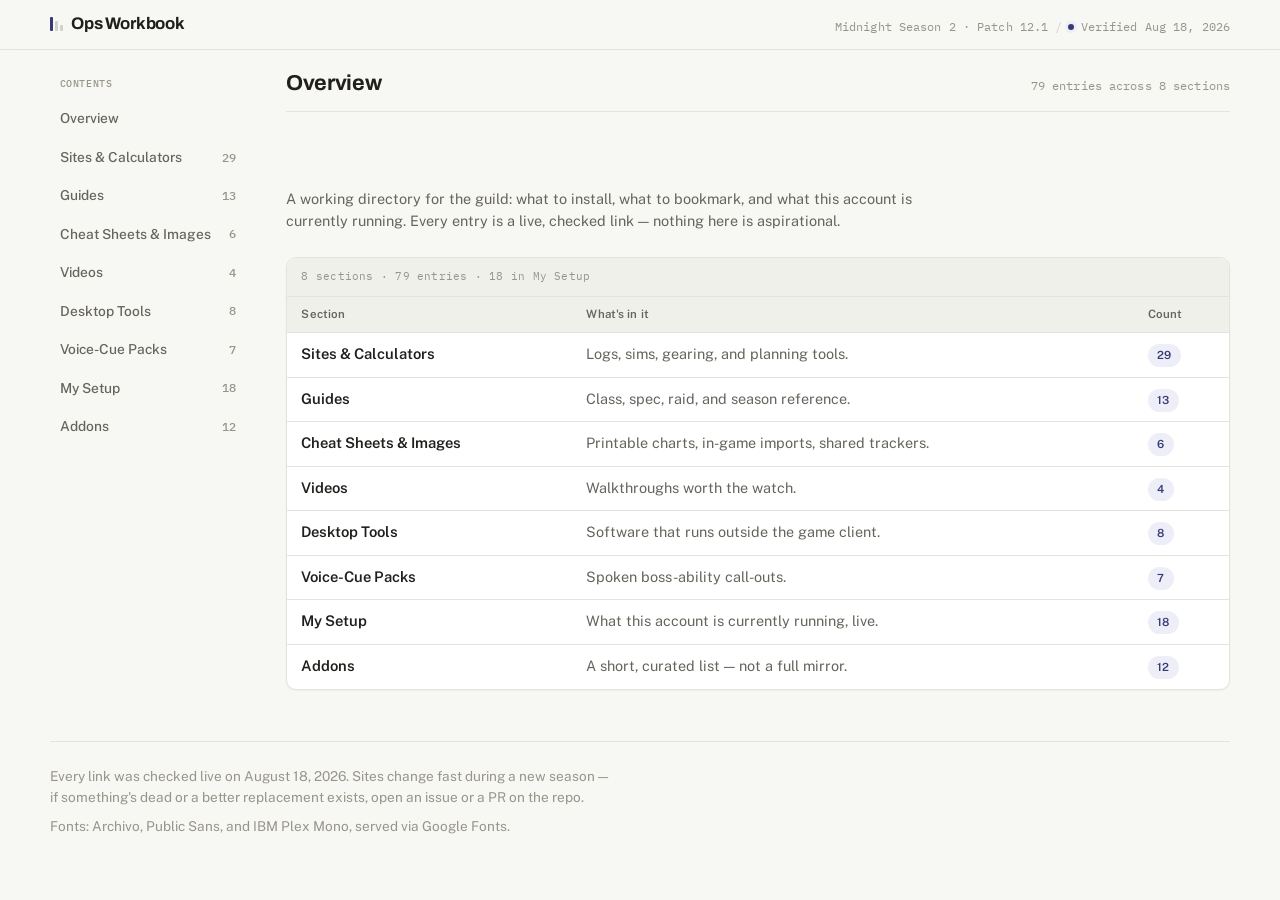
==== commit 888c4586: "Add Questionably Epic Live, WoWUtils, Raidstrats.gg, and Ready Check Pull Corrects the wowaudit desc" ====
--- a/index.html
+++ b/index.html
@@ -45,10 +45,10 @@
     <aside class="side-nav" aria-label="Page sections">
       <p class="side-nav-title">Contents</p>
       <a href="index.html" aria-current="page">Overview</a>
-      <a href="sites.html">Sites &amp; Calculators <span>26</span></a>
+      <a href="sites.html">Sites &amp; Calculators <span>29</span></a>
       <a href="guides.html">Guides <span>13</span></a>
       <a href="cheatsheets.html">Cheat Sheets &amp; Images <span>6</span></a>
-      <a href="videos.html">Videos <span>2</span></a>
+      <a href="videos.html">Videos <span>4</span></a>
       <a href="tools.html">Desktop Tools <span>8</span></a>
       <a href="voice.html">Voice-Cue Packs <span>7</span></a>
       <a href="my-setup.html">My Setup <span>18</span></a>
@@ -58,14 +58,14 @@
     <div class="content-col">
       <div class="page-heading-row">
         <h1>Overview</h1>
-        <p class="page-meta">74 entries across 8 sections</p>
+        <p class="page-meta">79 entries across 8 sections</p>
       </div>
 
       <main id="directory">
     <section>
 <p class="section-note" style="max-width:var(--measure); margin-bottom:1.5rem;">A working directory for the guild: what to install, what to bookmark, and what this account is currently running. Every entry is a live, checked link — nothing here is aspirational.</p>      <div class="table-wrap">
         <table class="directory">
-          <caption>8 sections &middot; 74 entries &middot; 18 in My Setup</caption>
+          <caption>8 sections &middot; 79 entries &middot; 18 in My Setup</caption>
           <thead>
             <tr><th scope="col">Section</th><th scope="col">What's in it</th><th scope="col">Count</th></tr>
           </thead>
@@ -73,7 +73,7 @@
             <tr>
               <td class="col-name"><a href="sites.html">Sites &amp; Calculators</a></td>
               <td class="col-desc">Logs, sims, gearing, and planning tools.</td>
-              <td class="col-tag"><span class="tag tag--both">26</span></td>
+              <td class="col-tag"><span class="tag tag--both">29</span></td>
             </tr>
             <tr>
               <td class="col-name"><a href="guides.html">Guides</a></td>
@@ -88,7 +88,7 @@
             <tr>
               <td class="col-name"><a href="videos.html">Videos</a></td>
               <td class="col-desc">Walkthroughs worth the watch.</td>
-              <td class="col-tag"><span class="tag tag--both">2</span></td>
+              <td class="col-tag"><span class="tag tag--both">4</span></td>
             </tr>
             <tr>
               <td class="col-name"><a href="tools.html">Desktop Tools</a></td>
